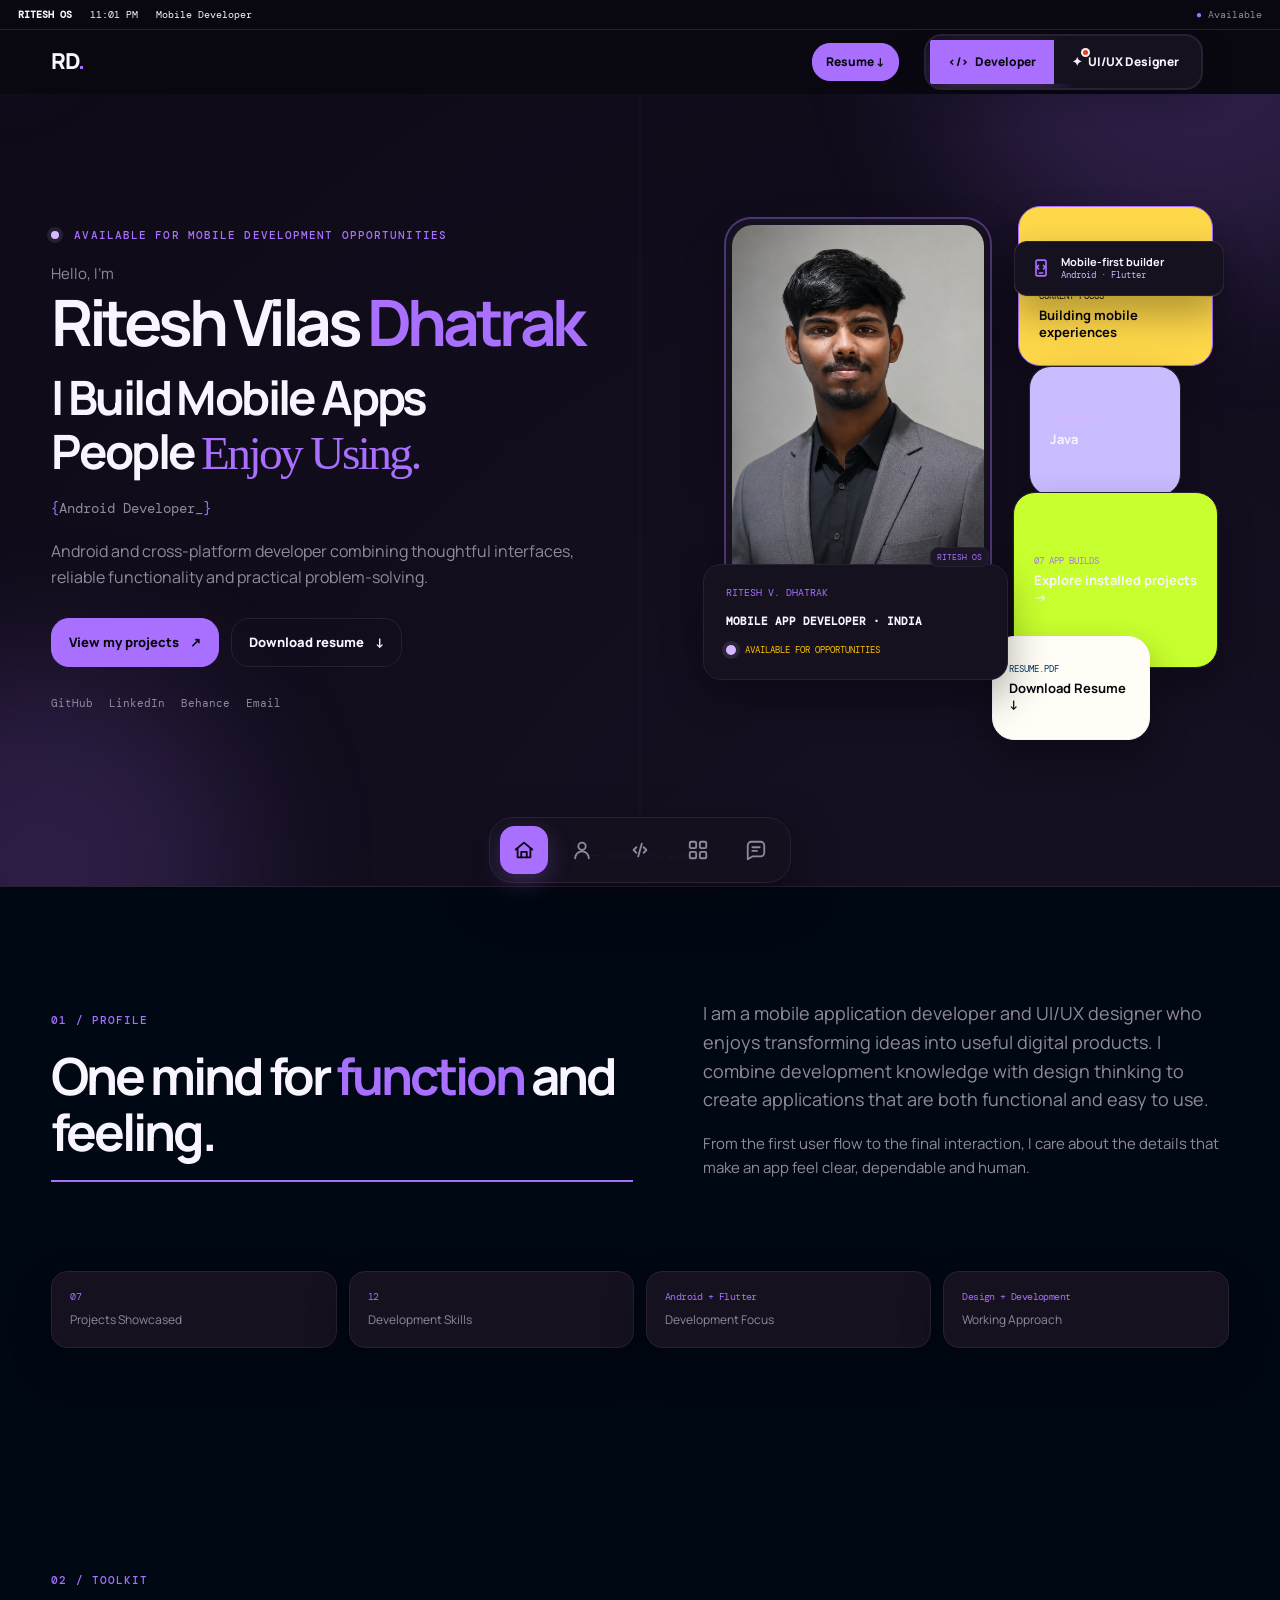
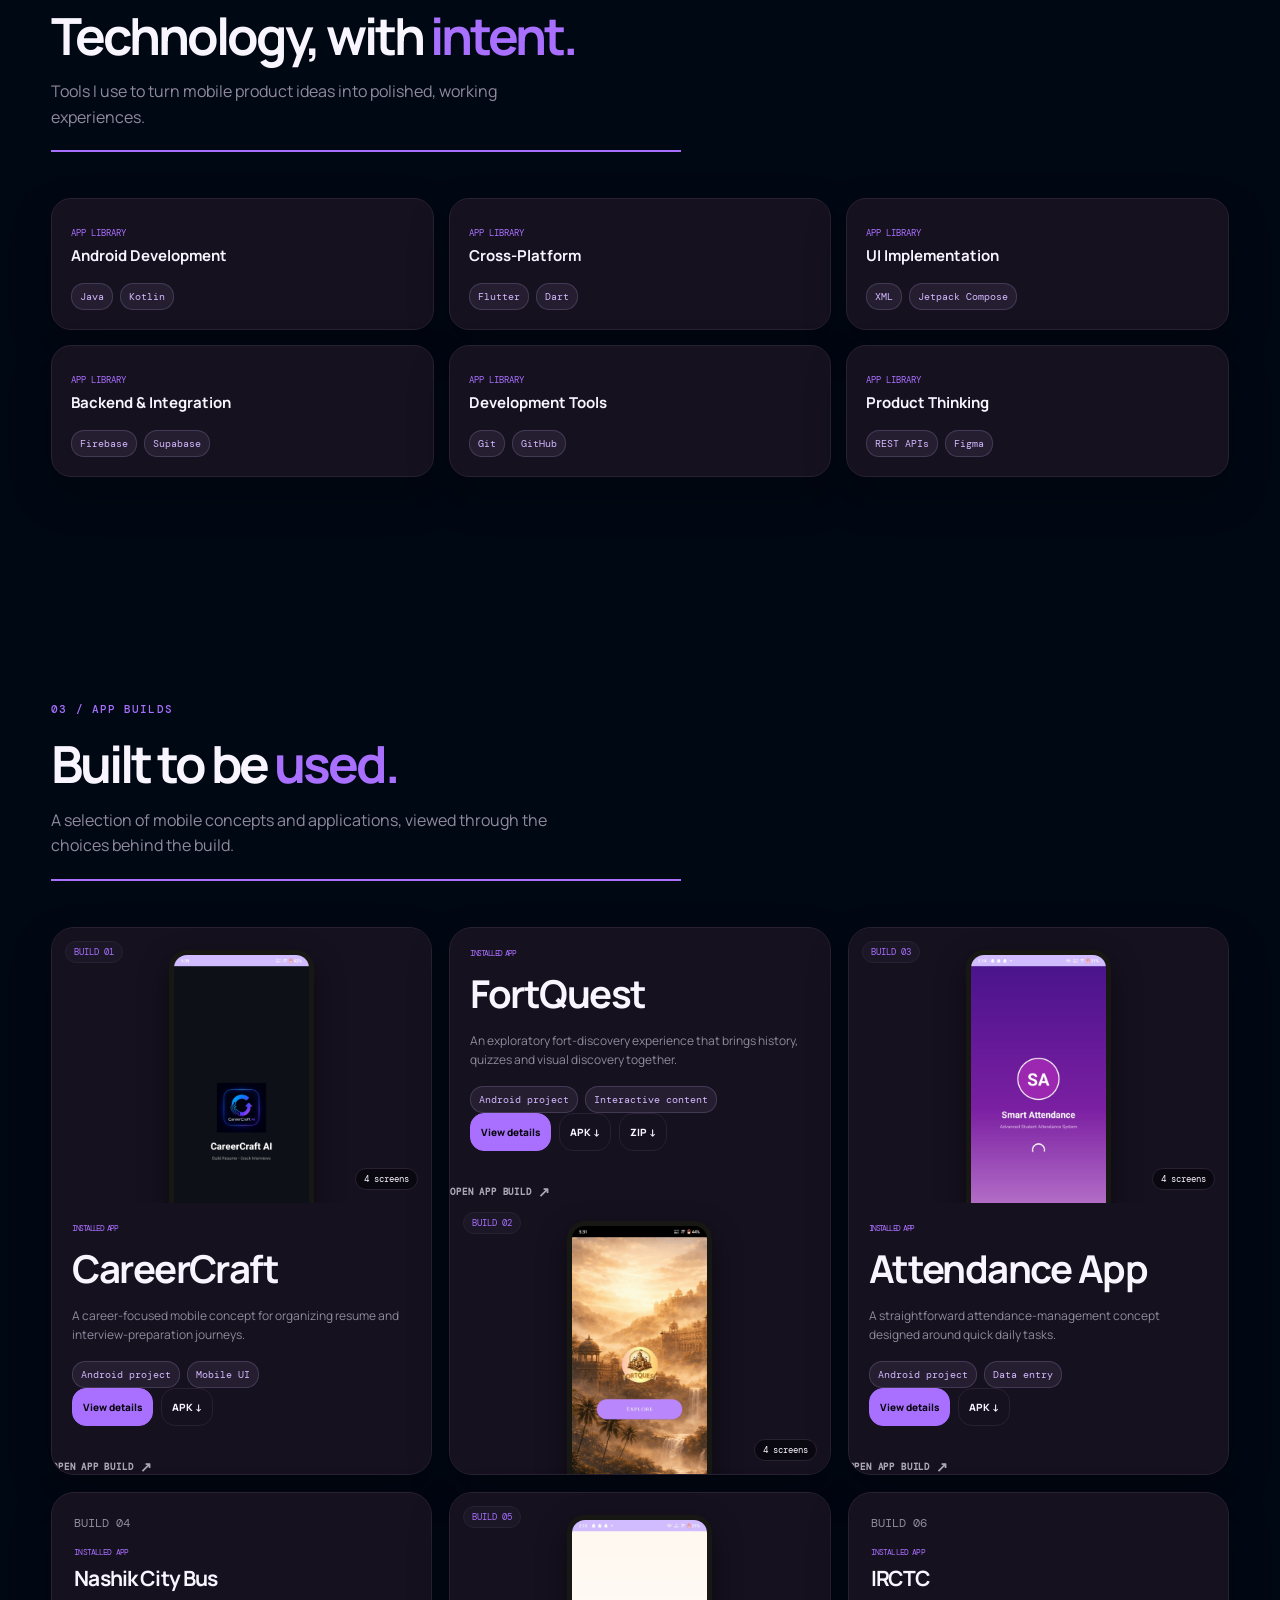
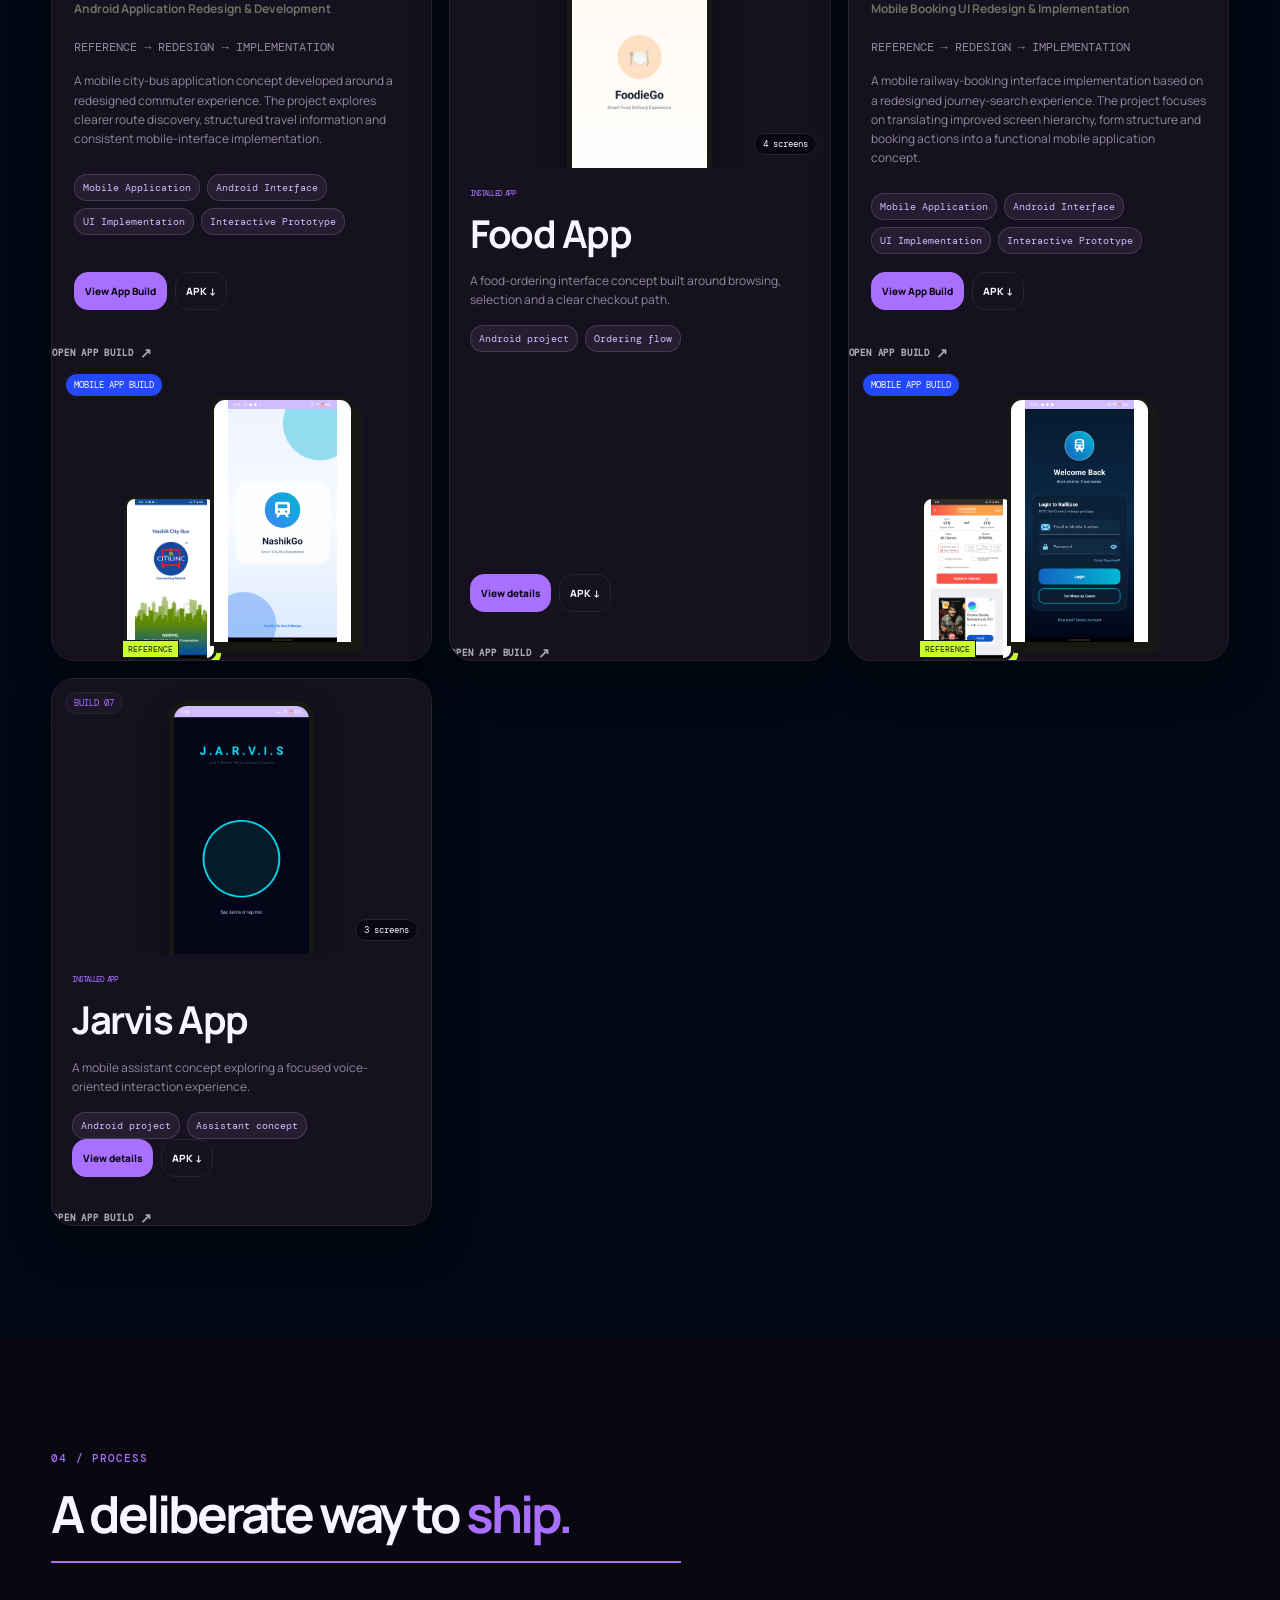
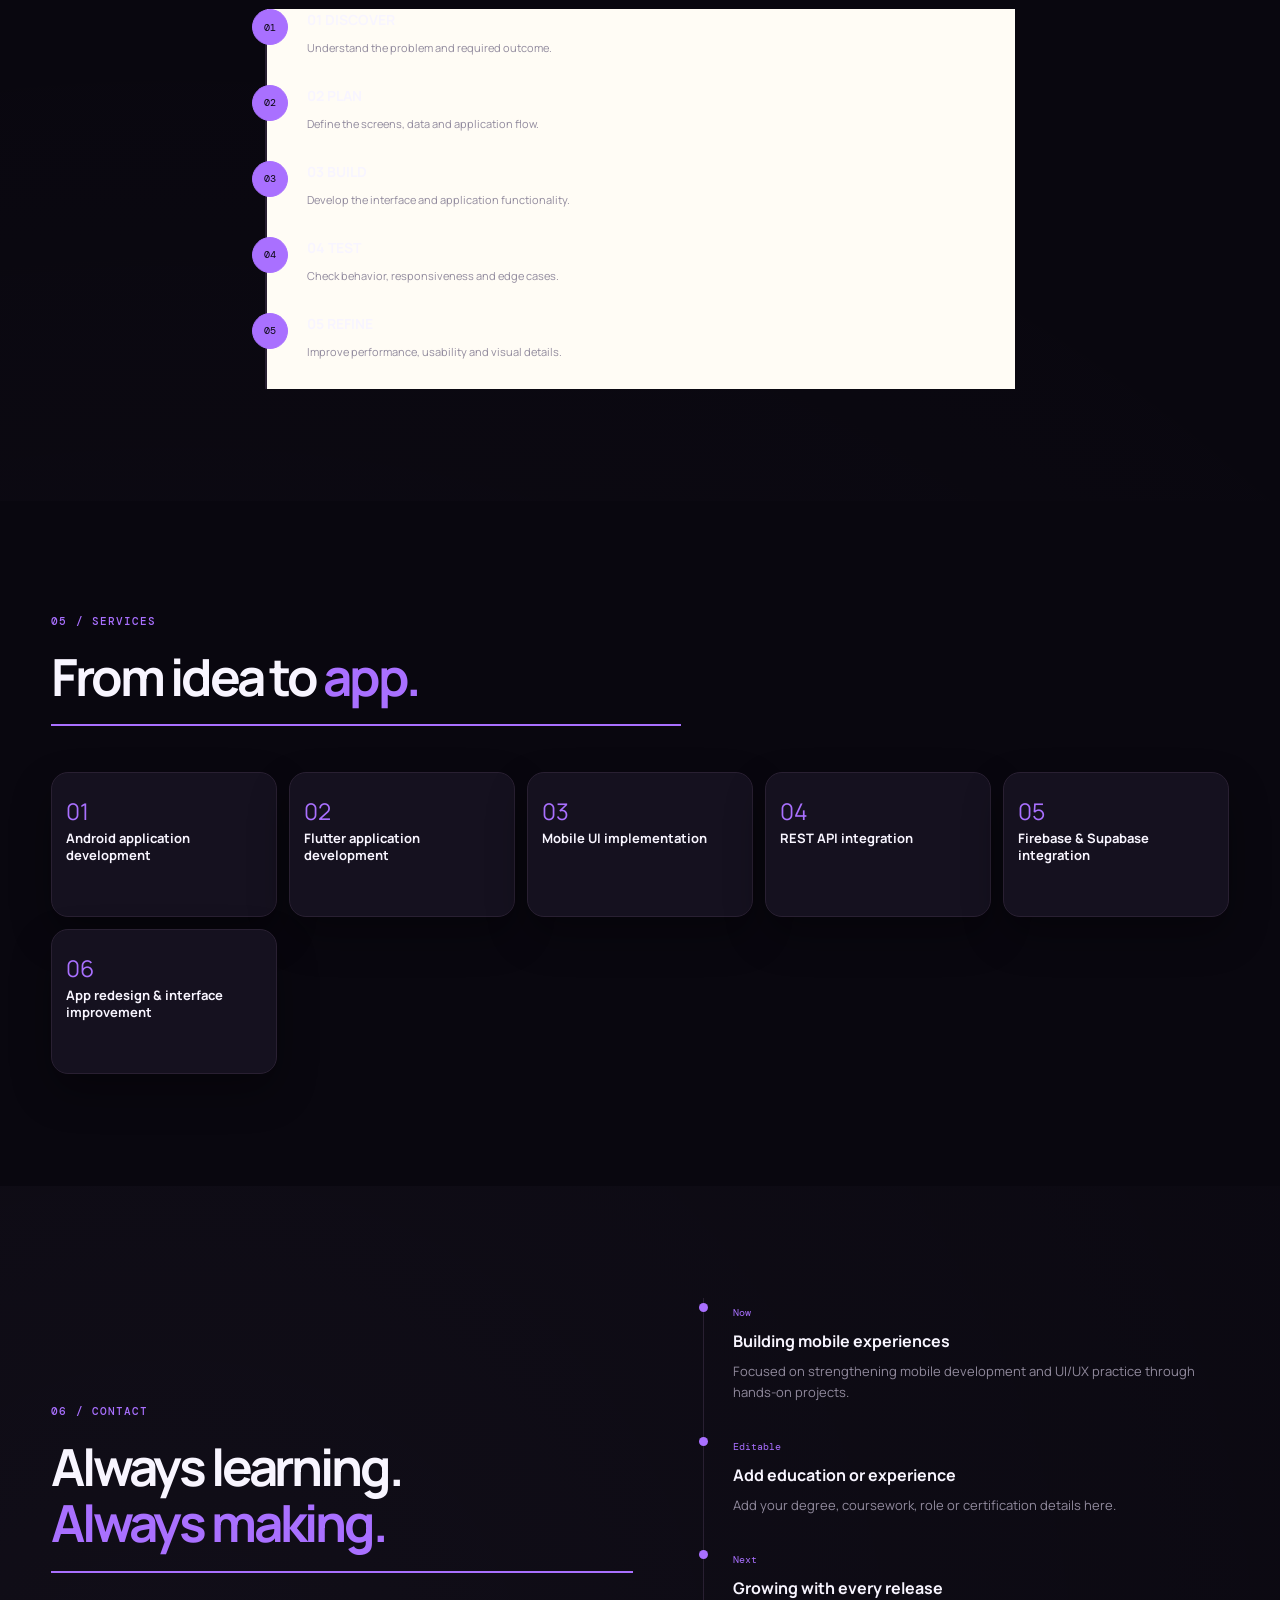
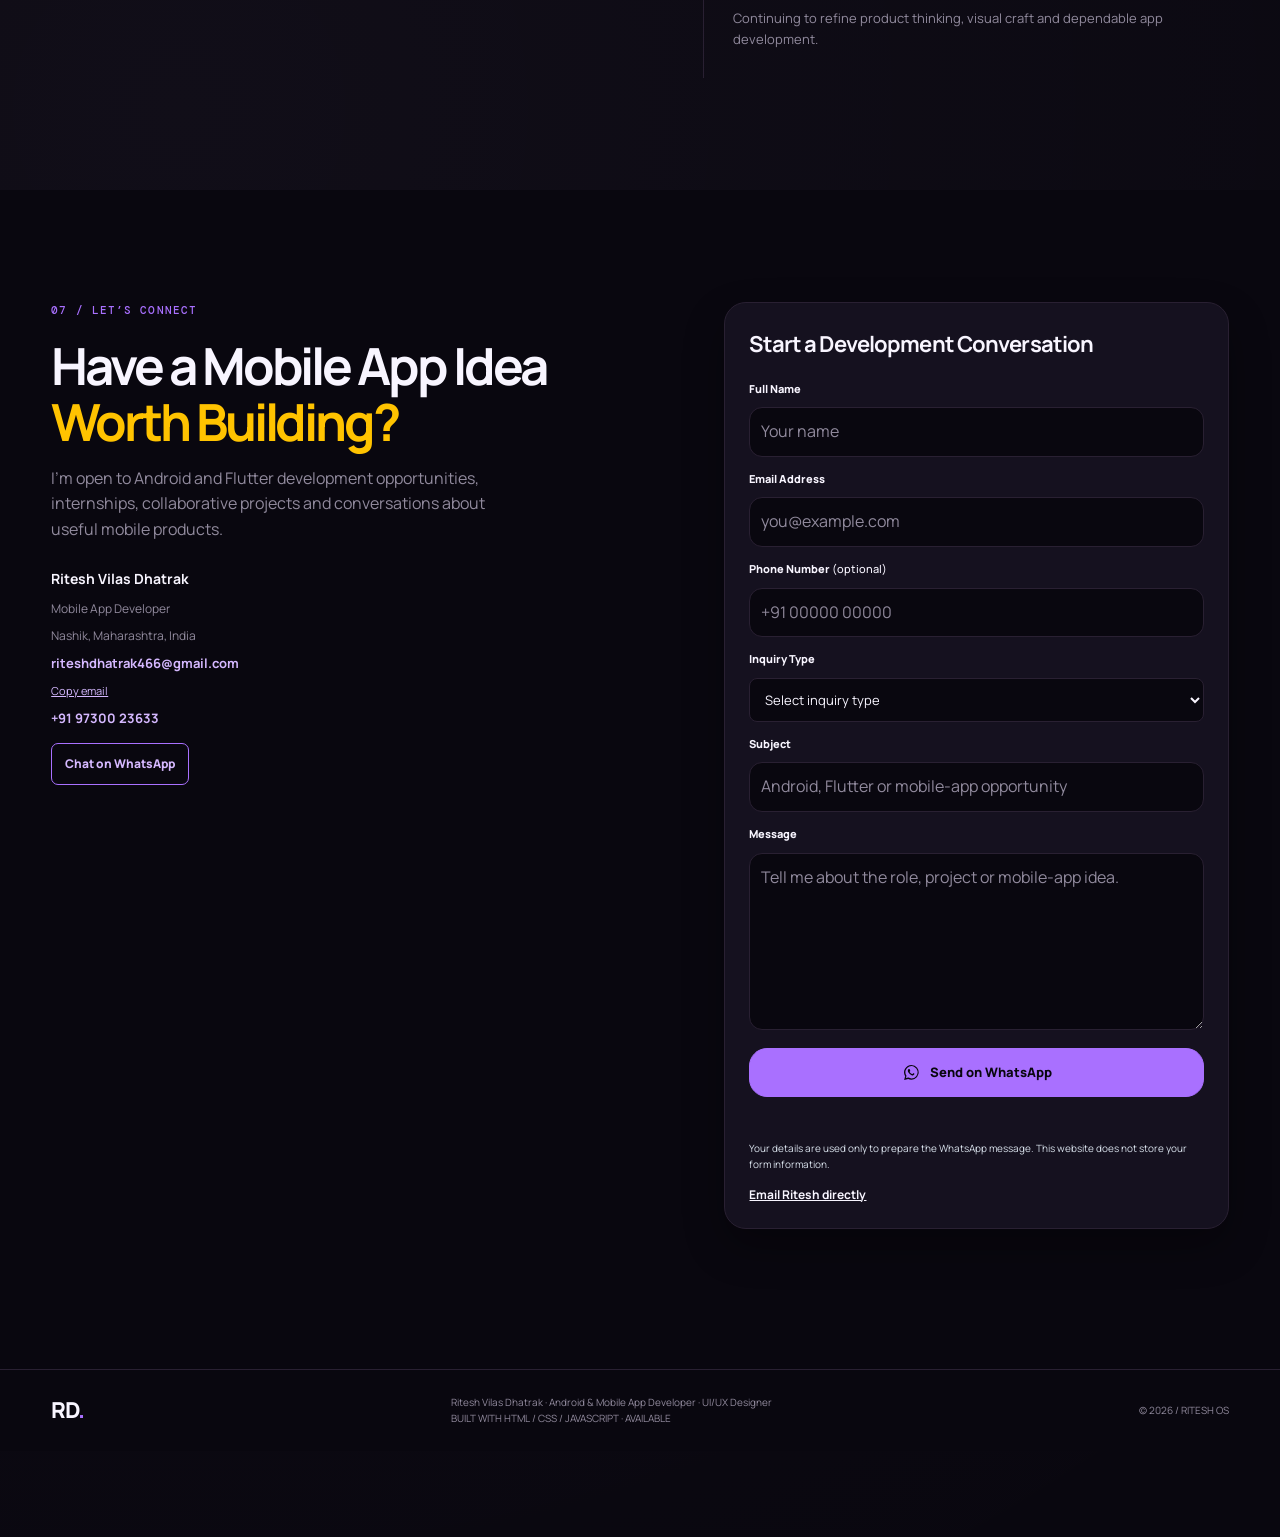
==== index.html @ 7b66fcb8 "Add files via upload" ====
<!doctype html>
<html lang="en">
<head>
  <meta charset="utf-8">
  <meta name="viewport" content="width=device-width, initial-scale=1">
  <meta name="description" content="Ritesh Vilas Dhatrak — Android & Mobile App Developer and UI/UX Designer.">
  <meta property="og:title" content="Ritesh Vilas Dhatrak | Mobile Developer & UI/UX Designer">
  <meta property="og:description" content="One professional who designs and develops thoughtful mobile experiences.">
  <meta property="og:image" content="./profile.png">
  <meta name="theme-color" content="#070b14">
  <title>Ritesh Vilas Dhatrak | Mobile Developer & UI/UX Designer</title>
  <link rel="preconnect" href="https://fonts.googleapis.com">
  <link rel="preconnect" href="https://fonts.gstatic.com" crossorigin>
  <link rel="preload" as="image" href="./uiuxprofile.png">
  <link href="https://fonts.googleapis.com/css2?family=DM+Mono:wght@400;500&family=Manrope:wght@400;500;600;700;800&display=swap" rel="stylesheet">
  <link rel="icon" href="data:image/svg+xml,%3Csvg xmlns='http://www.w3.org/2000/svg' viewBox='0 0 64 64'%3E%3Crect width='64' height='64' rx='16' fill='%2300d9ff'/%3E%3Ctext x='32' y='42' text-anchor='middle' font-family='Arial' font-size='29' font-weight='bold' fill='%23070b14'%3ERD%3C/text%3E%3C/svg%3E">
  <link rel="stylesheet" href="./style.css">
  <link rel="stylesheet" href="./workshop.css">
  <link rel="stylesheet" href="./porcelain-palette.css">
  <link rel="stylesheet" href="./midnight-tangerine.css">
  <link rel="stylesheet" href="./midnight-solar.css">
  <link rel="stylesheet" href="./design-canvas.css">
  <link rel="stylesheet" href="./developer-lock.css">
  <link rel="stylesheet" href="./curated-chaos.css">
  <link rel="stylesheet" href="./developer-lock-2.css">
</head>
<body data-mode="developer">
  <div class="os-bar" aria-label="Ritesh OS status"><b>RITESH OS</b><span id="os-time">--:--</span><span>Mobile Developer</span><span class="os-ready">● Available</span></div>
  <div class="page-wipe" aria-hidden="true"></div>
  <div class="loader" id="loader" aria-label="Loading portfolio"><div class="loader-mark">RD</div><p>Developer <span>×</span> Designer</p><i></i></div>
  <div class="ambient ambient-one" aria-hidden="true"></div><div class="ambient ambient-two" aria-hidden="true"></div><div class="cursor-glow" aria-hidden="true"></div>
  <a class="skip-link" href="#main">Skip to content</a>

  <header class="site-header" id="top">
    <nav class="nav container" aria-label="Primary navigation">
      <a class="brand" href="#home" aria-label="Ritesh Dhatrak home">RD<span>.</span></a>
      <div class="portfolio-mode-switch mode-switch" role="group" aria-label="Choose portfolio mode">
        <span class="mode-liquid-slider" aria-hidden="true"><span class="liquid-highlight"></span><span class="liquid-bubble liquid-bubble--one"></span><span class="liquid-bubble liquid-bubble--two"></span></span>
        <button type="button" class="mode-btn mode-option mode-option--developer active" data-mode-target="developer" aria-label="Developer Mode" aria-pressed="true"><span class="mode-icon" aria-hidden="true">&lt;/&gt;</span><span class="mode-option-label mode-label-full">Developer</span><span class="mode-option-label mode-label-short">Dev</span></button>
        <button type="button" class="mode-btn mode-option mode-option--uiux" data-mode-target="designer" aria-label="UI/UX Designer Mode" aria-pressed="false"><span class="mode-icon uiux-sparkle" aria-hidden="true">✦</span><span class="mode-option-label mode-label-full">UI/UX Designer</span><span class="mode-option-label mode-label-short">UI/UX</span></button>
        <p class="sr-only mode-status" role="status" aria-live="polite"></p>
      </div>
      <button class="menu-toggle" type="button" aria-expanded="false" aria-controls="nav-menu"><span></span><span></span><span></span><span class="sr-only">Open menu</span></button>
      <div class="nav-menu" id="nav-menu">
        <div class="nav-context" aria-hidden="true">CURRENT SECTION</div><div class="nav-links"><a href="#home">Home</a><a href="#about">About</a><a href="#skills">Skills</a><a href="#projects">Projects</a><a href="#process">Process</a><a href="#contact">Contact</a></div>
        <div class="mode-switch old-mode-switch" aria-hidden="true">
          <span class="switch-indicator" aria-hidden="true"></span>
          <button type="button" class="mode-btn active" data-mode-target="developer" aria-pressed="true"><span aria-hidden="true">&lt;/&gt;</span> Dev</button>
          <button type="button" class="mode-btn" data-mode-target="designer" aria-pressed="false"><span aria-hidden="true">✦</span> UI/UX</button>
        </div>
        <a class="nav-resume resume-download-link" href="./Resume.pdf" download="Ritesh-Vilas-Dhatrak-Resume.pdf" data-no-card-click aria-label="Download Ritesh Vilas Dhatrak resume">Resume <span aria-hidden="true">↓</span></a>
      </div>
    </nav>
  </header>

  <main id="main">
    <section class="hero section" id="home">
      <div class="container hero-grid">
        <div class="hero-copy reveal">
          <p class="eyebrow"><span class="status-dot"></span> <span data-dev="AVAILABLE FOR MOBILE DEVELOPMENT OPPORTUNITIES" data-design="Available for opportunities">AVAILABLE FOR MOBILE DEVELOPMENT OPPORTUNITIES</span></p>
          <p class="greeting">Hello, I’m</p><h1>Ritesh Vilas <span>Dhatrak</span></h1>
          <h2 class="mode-headline" data-dev="I Build Mobile Apps<br>People <em>Enjoy Using.</em>" data-design="I Design Digital Experiences<br>That <em>Feel Effortless.</em>">I Build Mobile Apps<br>People <em>Enjoy Using.</em></h2>
          <p class="role-line"><span class="code-bracket">{</span><span id="role-text">Android Developer</span><span class="caret">_</span><span class="code-bracket">}</span></p>
          <p class="hero-description" data-dev="Android and cross-platform developer combining thoughtful interfaces, reliable functionality and practical problem-solving." data-design="UI/UX designer creating thoughtful mobile interfaces, clear user journeys and engaging digital products from early ideas to polished experiences.">Android and cross-platform developer combining thoughtful interfaces, reliable functionality and practical problem-solving.</p>
          <div class="hero-actions"><a href="#projects" class="button button-primary">View my projects <span>↗</span></a><a href="./Resume.pdf" class="button button-quiet resume-download-link" download="Ritesh-Vilas-Dhatrak-Resume.pdf" data-no-card-click aria-label="Download Ritesh Vilas Dhatrak resume">Download resume <span>↓</span></a><a href="#contact" class="button dev-contact">Contact me <span>→</span></a></div>
          <div class="social-row" aria-label="Social links"><a href="https://github.com/ritesh15666" target="_blank" rel="noreferrer">GitHub</a><a href="#contact">LinkedIn</a><a href="#contact">Behance</a><a href="mailto:riteshdhatrak466@gmail.com">Email</a></div>
        </div>
        <div class="hero-visual reveal" aria-label="Portrait of Ritesh Vilas Dhatrak">
          <div class="workshop-screen" aria-hidden="true"></div><div class="orbit orbit-one"></div><div class="orbit orbit-two"></div><div class="profile-wrap profile-visual-card"><img id="profile-image" src="./profile.png" data-dev-src="./profile.png" data-design-src="./uiuxprofile.png" width="682" height="682" alt="Ritesh Vilas Dhatrak – Mobile App Developer" fetchpriority="high"></div><div class="identity-sheet developer-identity-card"><span>RITESH V. DHATRAK</span><b>MOBILE APP DEVELOPER · INDIA</b><div class="availability-status"><span class="availability-dot" aria-hidden="true"></span><span>Available for opportunities</span></div><small class="identity-os-label" id="build-number">RITESH OS</small></div><div class="os-widget focus-widget"><small>CURRENT FOCUS</small><b>Building mobile experiences</b></div><div class="os-widget tech-widget technology-widget"><small>TECHNOLOGY</small><b id="tech-ticker">Android</b></div><a class="os-widget apps-widget projects-widget" href="#projects"><small>07 APP BUILDS</small><b>Explore installed projects →</b></a><a class="os-widget resume-widget resume-download-link" href="./Resume.pdf" download="Ritesh-Vilas-Dhatrak-Resume.pdf" data-no-card-click aria-label="Download Ritesh Vilas Dhatrak resume PDF"><small>RESUME.PDF</small><b>Download Resume ↓</b></a><div class="ux-layer ux-type">Feel<br><em>Effortless.</em></div><div class="ux-layer ux-note">Ideas → Interfaces</div><div class="ux-layer ux-swatches"><i></i><i></i><i></i></div><div class="ux-layer ux-sticker">UI / UX / MOBILE</div>
          <div class="float-card float-card-top builder-badge"><span class="float-icon" aria-hidden="true"><svg viewBox="0 0 24 24" width="20" height="20" fill="none" stroke="currentColor" stroke-width="2" stroke-linecap="round" stroke-linejoin="round"><rect x="6" y="2.5" width="12" height="19" rx="2"></rect><path d="M10 18h4"></path><path d="m9 9-2 2 2 2"></path><path d="m15 9 2 2-2 2"></path></svg></span><b data-dev="Mobile-first builder" data-design="Design-led thinker">Mobile-first builder</b><small data-dev="Android · Flutter" data-design="UI · UX">Android · Flutter</small></div>
          <div class="float-card float-card-bottom"><span class="signal"></span><b>Ideas to impact</b><small>Design × Development</small></div>
        </div>
      </div>
      <a class="scroll-cue" href="#about"><span></span> Scroll to explore</a>
    </section>

    <section class="section about" id="about"><div class="container two-col"><div class="section-intro reveal"><p class="eyebrow">01 / About me</p><h2>One mind for <em>function</em> and feeling.</h2></div><div class="about-copy reveal"><p>I am a mobile application developer and UI/UX designer who enjoys transforming ideas into useful digital products. I combine development knowledge with design thinking to create applications that are both functional and easy to use.</p><p>From the first user flow to the final interaction, I care about the details that make an app feel clear, dependable and human.</p></div></div><div class="container stats-grid reveal" id="stats-grid"><article><strong class="counter" data-stat="projects">00</strong><span data-stat-label="projects">Projects Showcased</span></article><article><strong class="counter" data-stat="skills">00</strong><span data-stat-label="skills">Development Skills</span></article><article><strong data-stat="focus">Android + Flutter</strong><span data-stat-label="focus">Development Focus</span></article><article><strong data-stat="approach">Design + Development</strong><span data-stat-label="approach">Working Approach</span></article></div></section>

    <section class="section skills-section" id="skills"><div class="container"><div class="section-heading reveal"><p class="eyebrow">02 / Toolkit</p><h2 data-dev="Technology, with <em>intent.</em>" data-design="Design, with <em>clarity.</em>">Technology, with <em>intent.</em></h2><p class="mode-section-copy" data-dev="Tools I use to turn mobile product ideas into polished, working experiences." data-design="Methods and tools I use to make each interaction understandable and intentional.">Tools I use to turn mobile product ideas into polished, working experiences.</p></div><div class="skills-grid" id="skills-grid"></div></div></section>

    <section class="section projects-section" id="projects"><div class="container"><div class="section-heading projects-heading reveal"><p class="eyebrow">03 / Selected work</p><h2 data-dev="Built to be <em>used.</em>" data-design="Designed around <em>people.</em>">Built to be <em>used.</em></h2><p class="mode-section-copy" data-dev="A selection of mobile concepts and applications, viewed through the choices behind the build." data-design="The same work, reframed as focused interface and journey design case studies.">A selection of mobile concepts and applications, viewed through the choices behind the build.</p></div><div class="project-grid" id="project-grid" aria-live="polite"></div></div></section>

    <section class="section process-section" id="process"><div class="container"><div class="section-heading reveal"><p class="eyebrow">04 / My approach</p><h2 data-dev="A deliberate way to <em>ship.</em>" data-design="A thoughtful way to <em>shape.</em>">A deliberate way to <em>ship.</em></h2></div><ol class="process-list" id="process-list"></ol></div></section>

    <section class="section services-section"><div class="container"><div class="section-heading reveal"><p class="eyebrow">05 / What I can help with</p><h2 data-dev="From idea to <em>app.</em>" data-design="From complexity to <em>clarity.</em>">From idea to <em>app.</em></h2></div><div class="services-grid" id="services-grid"></div></div></section>

    <section class="section timeline-section"><div class="container two-col"><div class="section-intro reveal"><p class="eyebrow">06 / Journey</p><h2>Always learning.<br><em>Always making.</em></h2></div><div class="timeline reveal"><article><span>Now</span><h3>Building mobile experiences</h3><p>Focused on strengthening mobile development and UI/UX practice through hands-on projects.</p></article><article><span>Editable</span><h3>Add education or experience</h3><p><!-- Replace with actual education name and dates --> Add your degree, coursework, role or certification details here.</p></article><article><span>Next</span><h3>Growing with every release</h3><p>Continuing to refine product thinking, visual craft and dependable app development.</p></article></div></div></section>

    <section class="section contact-section" id="contact"><div class="container contact-wrap"><div class="contact-copy reveal"><p class="eyebrow" id="contact-kicker">07 / LET’S CONNECT</p><h2 id="contact-headline">Have a Mobile App Idea<br><em>Worth Building?</em></h2><p id="contact-description">I’m open to Android and Flutter development opportunities, internships, collaborative projects and conversations about useful mobile products.</p><div class="contact-details"><strong>Ritesh Vilas Dhatrak</strong><span id="contact-role">Mobile App Developer</span><span>Nashik, Maharashtra, India</span><a href="mailto:riteshdhatrak466@gmail.com">riteshdhatrak466@gmail.com</a><button class="copy-email" type="button" data-email="riteshdhatrak466@gmail.com">Copy email</button><a href="tel:+919730023633">+91 97300 23633</a><a href="https://wa.me/919730023633?text=Hello%20Ritesh%2C%20I%20found%20your%20portfolio%20and%20would%20like%20to%20connect%20with%20you." target="_blank" rel="noopener noreferrer" class="whatsapp-contact-link" aria-label="Chat with Ritesh on WhatsApp">Chat on WhatsApp</a></div></div><form class="contact-form reveal" id="contact-form"><h3 id="contact-form-title">Start a Development Conversation</h3><label for="contact-name">Full Name</label><input id="contact-name" type="text" name="name" autocomplete="name" required placeholder="Your name"><label for="contact-email">Email Address</label><input id="contact-email" type="email" name="email" autocomplete="email" required placeholder="you@example.com"><label for="contact-phone">Phone Number <span class="optional-label">(optional)</span></label><input id="contact-phone" type="tel" name="phone" autocomplete="tel" placeholder="+91 00000 00000"><label for="contact-inquiry">Inquiry Type</label><select id="contact-inquiry" name="inquiryType" required><option value="">Select inquiry type</option><option value="Job Opportunity">Job Opportunity</option><option value="Internship Opportunity">Internship Opportunity</option><option value="Mobile App Development">Mobile App Development</option><option value="UI/UX Design">UI/UX Design</option><option value="Freelance Project">Freelance Project</option><option value="Collaboration">Collaboration</option><option value="Other">Other</option></select><label for="contact-subject">Subject</label><input id="contact-subject" type="text" name="subject" required placeholder="Android, Flutter or mobile-app opportunity"><label for="contact-message">Message</label><textarea id="contact-message" name="message" rows="6" required placeholder="Tell me about the role, project or mobile-app idea."></textarea><button class="button button-primary whatsapp-submit" type="submit"><svg viewBox="0 0 32 32" aria-hidden="true" focusable="false"><path d="M16 3.2a12.5 12.5 0 0 0-10.7 19L3.6 28.8l6.8-1.7A12.5 12.5 0 1 0 16 3.2Zm0 22.7c-1.8 0-3.6-.5-5.1-1.4l-.4-.2-4 1 1.1-3.8-.3-.4A10.3 10.3 0 1 1 16 25.9Zm5.6-7.7c-.3-.1-1.9-.9-2.2-1s-.5-.1-.7.2-.8 1-.9 1.2-.3.2-.6.1a8.4 8.4 0 0 1-2.5-1.5 9.4 9.4 0 0 1-1.7-2.2c-.2-.3 0-.4.1-.6l.5-.5c.2-.2.2-.3.3-.5.1-.2 0-.4 0-.5l-1-2.3c-.2-.5-.5-.4-.7-.4h-.6c-.2 0-.5.1-.8.4s-1 1-1 2.5 1 2.9 1.2 3.1a11.7 11.7 0 0 0 4.5 4.1c.6.3 1 .5 1.4.6.6.2 1.1.2 1.5.1.5-.1 1.9-.8 2.1-1.5.3-.7.3-1.4.2-1.5-.1-.1-.3-.2-.6-.3Z" fill="currentColor"/></svg><span class="submit-label">Send on WhatsApp</span></button><p class="form-status" role="status" aria-live="polite"></p><p class="form-note">Your details are used only to prepare the WhatsApp message. This website does not store your form information.</p><a class="direct-email-fallback" href="mailto:riteshdhatrak466@gmail.com">Email Ritesh directly</a></form></div></section>
  </main>
  <nav class="os-dock developer-dock" aria-label="Developer portfolio navigation"><a href="#home" class="dock-item" data-section="home" aria-label="Go to Home section"><svg viewBox="0 0 24 24" width="22" height="22" fill="none" stroke="currentColor" stroke-width="2" stroke-linecap="round" stroke-linejoin="round" aria-hidden="true"><path d="M3 11.5 12 4l9 7.5"></path><path d="M5 10.5V20h14v-9.5"></path><path d="M9 20v-6h6v6"></path></svg><span class="dock-tooltip">Home</span></a><a href="#about" class="dock-item" data-section="about" aria-label="Go to About Me section"><svg viewBox="0 0 24 24" width="22" height="22" fill="none" stroke="currentColor" stroke-width="2" stroke-linecap="round" stroke-linejoin="round" aria-hidden="true"><circle cx="12" cy="8" r="4"></circle><path d="M4.5 21a7.5 7.5 0 0 1 15 0"></path></svg><span class="dock-tooltip">About</span></a><a href="#skills" class="dock-item" data-section="skills" aria-label="Go to Skills section"><svg viewBox="0 0 24 24" width="22" height="22" fill="none" stroke="currentColor" stroke-width="2" stroke-linecap="round" stroke-linejoin="round" aria-hidden="true"><path d="m8 9-3 3 3 3"></path><path d="m16 9 3 3-3 3"></path><path d="m14 5-4 14"></path></svg><span class="dock-tooltip">Skills</span></a><a href="#projects" class="dock-item" data-section="projects" aria-label="Go to Projects section"><svg viewBox="0 0 24 24" width="22" height="22" fill="none" stroke="currentColor" stroke-width="2" stroke-linecap="round" stroke-linejoin="round" aria-hidden="true"><rect x="3" y="3" width="7" height="7" rx="1.5"></rect><rect x="14" y="3" width="7" height="7" rx="1.5"></rect><rect x="3" y="14" width="7" height="7" rx="1.5"></rect><rect x="14" y="14" width="7" height="7" rx="1.5"></rect></svg><span class="dock-tooltip">Projects</span></a><a href="#contact" class="dock-item" data-section="contact" aria-label="Go to Contact section"><svg viewBox="0 0 24 24" width="22" height="22" fill="none" stroke="currentColor" stroke-width="2" stroke-linecap="round" stroke-linejoin="round" aria-hidden="true"><path d="M21 15a4 4 0 0 1-4 4H8l-5 3V7a4 4 0 0 1 4-4h10a4 4 0 0 1 4 4z"></path><path d="M8 9h8"></path><path d="M8 13h5"></path></svg><span class="dock-tooltip">Contact</span></a></nav>
  <footer><div class="container footer-row"><a class="brand" href="#home">RD<span>.</span></a><p>Ritesh Vilas Dhatrak · Android & Mobile App Developer · UI/UX Designer <span class="dev-footer-only"><br>BUILT WITH HTML / CSS / JAVASCRIPT · AVAILABLE</span></p><p>© <span id="year"></span> <span class="dev-footer-only">/ RITESH OS</span></p></div></footer>
  <button class="back-top" type="button" aria-label="Back to top">↑</button><div class="toast" id="toast" role="status" aria-live="polite"></div>

  <dialog class="project-modal" id="project-modal" aria-labelledby="modal-title"><div class="modal-shell"><button class="modal-close" type="button" aria-label="Close project details">×</button><div class="modal-gallery"><div class="gallery-stage"><img id="modal-image" src="" alt=""><button class="gallery-control prev" type="button" aria-label="Previous screenshot">←</button><button class="gallery-control next" type="button" aria-label="Next screenshot">→</button><span class="image-count" id="image-count"></span></div><div class="thumbs" id="modal-thumbs" aria-label="Screenshot navigation"></div></div><div class="modal-content"><p class="eyebrow" id="modal-kind"></p><h2 id="modal-title"></h2><p id="modal-overview"></p><h3 id="modal-list-title">Core features</h3><ul id="modal-list"></ul><div class="tag-list" id="modal-tags"></div><div class="modal-actions" id="modal-actions"></div></div></div></dialog>
  <dialog class="image-lightbox" id="image-lightbox" aria-labelledby="lightbox-caption"><button class="lightbox-close" type="button" aria-label="Close enlarged screenshot">×</button><img id="lightbox-image" src="" alt=""><p id="lightbox-caption"></p></dialog>
  <script src="./script.js"></script>
</body></html>
---- style.css ----
:root{--bg:#070b14;--surface:#0d1424;--surface-2:#121c30;--text:#f8fafc;--muted:#94a3b8;--primary:#00d9ff;--secondary:#5b6cff;--accent:#8b5cf6;--line:rgba(148,163,184,.16);--shadow:0 26px 80px rgba(0,0,0,.32);--font:'Manrope',Arial,sans-serif;--mono:'DM Mono',monospace}



*{box-sizing:border-box}



html{scroll-behavior:smooth}



body{margin:0;background:var(--bg);color:var(--text);font-family:var(--font);line-height:1.6;overflow-x:hidden;transition:background .8s,color .7s}



body[data-mode=designer]{--bg:#fff9f5;--surface:#fff;--surface-2:#fff3ed;--text:#17111c;--muted:#6b6470;--primary:#7c3aed;--secondary:#ec4899;--accent:#f97316;--line:rgba(73,42,85,.15);--shadow:0 26px 80px rgba(87,42,65,.14)}



a{color:inherit;text-decoration:none}



button,input,textarea{font:inherit}



button{cursor:pointer}



.container{width:min(1160px,calc(100% - 40px));margin:auto}



.sr-only{position:absolute;width:1px;height:1px;padding:0;margin:-1px;overflow:hidden;clip:rect(0,0,0,0);white-space:nowrap;border:0}



.skip-link{position:fixed;z-index:100;top:-60px;left:16px;background:var(--primary);color:#06111b;padding:10px 15px;border-radius:8px}



.skip-link:focus{top:16px}



.loader{position:fixed;inset:0;z-index:1000;background:#070b14;display:grid;place-content:center;text-align:center;gap:13px;transition:opacity .5s,visibility .5s}



.loader.done{opacity:0;visibility:hidden}



.loader-mark{width:76px;height:76px;display:grid;place-items:center;margin:auto;border:1px solid #00d9ff;border-radius:22px;color:#00d9ff;font-weight:800;font-size:25px;box-shadow:0 0 35px #00d9ff55}



.loader p{font-family:var(--mono);margin:0;color:#dce8f6;font-size:13px}



.loader p span{color:#00d9ff}



.loader i{width:160px;height:2px;margin:auto;background:linear-gradient(90deg,transparent,#00d9ff,transparent);animation:loader 1.25s ease-in-out infinite}



@keyframes loader{from{transform:scaleX(.2);opacity:.2}



50%{transform:scaleX(1);opacity:1}



to{transform:scaleX(.2);opacity:.2}



}



.ambient{position:fixed;z-index:-1;border-radius:50%;filter:blur(75px);opacity:.18;pointer-events:none;animation:drift 13s ease-in-out infinite}



.ambient-one{width:42vw;height:42vw;background:var(--primary);top:-20vw;right:-15vw}



.ambient-two{width:32vw;height:32vw;background:var(--accent);bottom:-13vw;left:-13vw;animation-delay:-6s}



.cursor-glow{position:fixed;pointer-events:none;z-index:-1;width:320px;height:320px;border-radius:50%;background:radial-gradient(circle,var(--primary),transparent 65%);opacity:.06;transform:translate(-50%,-50%)}



@keyframes drift{50%{transform:translate(5vw,7vw) scale(1.1)}



}



.site-header{position:sticky;z-index:30;top:0;border-bottom:1px solid transparent;transition:.3s}



.site-header.scrolled{background:color-mix(in srgb,var(--bg) 84%,transparent);backdrop-filter:blur(18px);border-color:var(--line)}



.nav{min-height:78px;display:flex;align-items:center;justify-content:space-between;gap:25px}



.brand{font-size:22px;font-weight:800;letter-spacing:-1.5px}



.brand span{color:var(--primary)}



.nav-menu{display:flex;align-items:center;gap:22px}



.nav-links{display:flex;gap:20px}



.nav-links a{font-size:13px;font-weight:700;color:var(--muted);position:relative}



.nav-links a:after{content:'';position:absolute;bottom:-7px;left:0;width:0;height:2px;background:var(--primary);transition:.25s}



.nav-links a:hover,.nav-links a.active{color:var(--text)}



.nav-links a.active:after{width:100%}



.mode-switch{display:flex;position:relative;isolation:isolate;background:var(--surface);border:1px solid var(--line);padding:3px;border-radius:999px}



.switch-indicator{position:absolute;z-index:-1;inset:3px auto 3px 3px;width:calc(50% - 3px);border-radius:999px;background:linear-gradient(120deg,var(--primary),var(--secondary));transition:transform .5s cubic-bezier(.2,.8,.2,1)}



body[data-mode=designer] .switch-indicator{transform:translateX(100%)}



.mode-btn{color:var(--muted);border:0;background:transparent;padding:7px 10px;min-height:34px;font-size:11px;font-weight:800}



.mode-btn.active{color:#06111b}



.nav-resume{font-size:12px;font-weight:800;color:var(--text);border:1px solid var(--line);padding:8px 12px;border-radius:9px}



.nav-resume:hover{border-color:var(--primary);color:var(--primary)}



.menu-toggle{display:none}



.section{padding:112px 0;position:relative}



.hero{min-height:calc(100svh - 78px);display:grid;align-items:center;padding:70px 0}



.hero-grid,.two-col{display:grid;grid-template-columns:1.05fr .95fr;gap:70px;align-items:center}



.eyebrow{font-family:var(--mono);font-size:11px;letter-spacing:.1em;text-transform:uppercase;color:var(--primary);margin:0 0 17px;font-weight:500}



.status-dot{display:inline-block;background:#36d399;width:8px;height:8px;border-radius:50%;margin-right:7px;box-shadow:0 0 0 4px #36d39925}



.greeting{font-size:15px;color:var(--muted);margin:0 0 3px}



h1,h2,h3,p{margin-top:0}



h1{font-size:clamp(42px,5vw,72px);line-height:1.04;letter-spacing:-.07em;margin-bottom:14px}



h1 span{color:var(--primary)}



.mode-headline{font-size:clamp(25px,3vw,42px);line-height:1.15;letter-spacing:-.055em;max-width:570px;margin:0 0 16px}



.mode-headline em,.section-heading em,.section-intro em,.contact-copy em{font-style:normal;color:var(--primary)}



.role-line{font-family:var(--mono);color:var(--muted);font-size:14px;margin-bottom:20px}



.code-bracket,.caret{color:var(--primary)}



.caret{animation:blink .8s steps(1) infinite}



@keyframes blink{50%{opacity:0}



}



.hero-description{font-size:16px;color:var(--muted);max-width:565px;margin-bottom:28px}



.hero-actions{display:flex;flex-wrap:wrap;gap:12px}



.button{border:1px solid transparent;border-radius:10px;display:inline-flex;align-items:center;gap:11px;padding:13px 17px;min-height:48px;font-size:13px;font-weight:800;transition:transform .25s,box-shadow .25s,border-color .25s}



.button:hover{transform:translateY(-3px);box-shadow:0 10px 27px color-mix(in srgb,var(--primary) 24%,transparent)}



.button:active{transform:translateY(0)}



.button-primary{background:linear-gradient(120deg,var(--primary),var(--secondary));color:#06111b}



.button-quiet{border-color:var(--line);color:var(--text);background:var(--surface)}



.social-row{display:flex;gap:16px;margin-top:28px}



.social-row a{font-family:var(--mono);font-size:11px;color:var(--muted)}



.social-row a:hover{color:var(--primary)}



.hero-visual{position:relative;min-height:500px;display:grid;place-items:center}



.profile-wrap{height:min(33vw,410px);width:min(33vw,410px);min-width:285px;min-height:285px;border-radius:48% 52% 44% 56% / 45% 44% 56% 55%;background:linear-gradient(145deg,var(--primary),var(--accent));padding:7px;box-shadow:0 0 0 16px color-mix(in srgb,var(--primary) 8%,transparent),var(--shadow);animation:float 6s ease-in-out infinite}



.profile-wrap img{width:100%;height:100%;object-fit:cover;object-position:center top;border-radius:inherit;display:block;background:var(--surface)}



@keyframes float{50%{transform:translateY(-13px) rotate(1deg)}



}



.orbit{position:absolute;border:1px dashed color-mix(in srgb,var(--primary) 50%,transparent);border-radius:50%;opacity:.55}



.orbit-one{width:min(42vw,505px);height:min(42vw,505px);animation:spin 25s linear infinite}



.orbit-two{width:min(49vw,585px);height:min(49vw,585px);border-color:color-mix(in srgb,var(--accent) 50%,transparent);animation:spin 32s linear infinite reverse}



@keyframes spin{to{transform:rotate(360deg)}



}



.float-card{position:absolute;padding:12px 14px;min-width:150px;border:1px solid var(--line);background:color-mix(in srgb,var(--surface) 84%,transparent);backdrop-filter:blur(13px);border-radius:13px;box-shadow:var(--shadow);display:grid;grid-template-columns:24px 1fr;column-gap:8px;animation:float 5s ease-in-out infinite}



.float-card b{font-size:11px}



.float-card small{grid-column:2;color:var(--muted);font-family:var(--mono);font-size:9px}



.float-icon{color:var(--primary);font-size:18px;grid-row:span 2}



.float-card-top{top:15%;right:-3%}



.float-card-bottom{bottom:13%;left:-5%;animation-delay:-2s}



.signal{width:11px;height:11px;background:var(--accent);border-radius:50%;margin-top:3px}



.scroll-cue{position:absolute;bottom:24px;left:50%;transform:translateX(-50%);font:10px var(--mono);color:var(--muted);display:flex;align-items:center;gap:8px}



.scroll-cue span{width:27px;height:1px;background:var(--primary)}



.section-heading{max-width:630px;margin-bottom:46px}



.section-heading h2,.section-intro h2,.contact-copy h2{font-size:clamp(32px,4vw,52px);line-height:1.1;letter-spacing:-.06em;margin-bottom:16px}



.mode-section-copy{color:var(--muted);max-width:520px}



.about{border-top:1px solid var(--line)}



.about-copy{font-size:18px;color:var(--muted)}



.about-copy p:last-child{font-size:15px}



.stats-grid{display:grid;grid-template-columns:repeat(4,1fr);border:1px solid var(--line);border-radius:15px;overflow:hidden;margin-top:76px;background:var(--surface)}



.stats-grid article{padding:25px;border-right:1px solid var(--line)}



.stats-grid article:last-child{border:0}



.stats-grid strong{display:block;font-size:30px;letter-spacing:-.06em;color:var(--primary);line-height:1.2}



.stats-grid span{font-size:12px;color:var(--muted)}



.stats-grid small{font-family:var(--mono);font-size:9px}



.skills-section{background:color-mix(in srgb,var(--surface) 58%,transparent)}



.skills-grid{display:grid;grid-template-columns:repeat(3,1fr);gap:15px}



.skill-card{border:1px solid var(--line);background:var(--surface);padding:25px;border-radius:14px;transition:.3s}



.skill-card:hover{transform:translateY(-5px);border-color:color-mix(in srgb,var(--primary) 60%,var(--line))}



.skill-card h3{font-size:15px;margin-bottom:15px}



.tag-list{display:flex;flex-wrap:wrap;gap:7px}



.tag{border:1px solid var(--line);color:var(--muted);font:10px var(--mono);padding:6px 8px;border-radius:5px}



.project-grid{display:grid;grid-template-columns:repeat(3,1fr);gap:22px}



.project-card{min-width:0;position:relative;display:flex;flex-direction:column;border:1px solid var(--line);background:color-mix(in srgb,var(--surface) 91%,transparent);border-radius:17px;overflow:hidden;transition:transform .35s,border-color .35s,box-shadow .35s}



.project-card:hover{transform:translateY(-7px);border-color:color-mix(in srgb,var(--primary) 60%,var(--line));box-shadow:var(--shadow)}



.project-shot{height:260px;position:relative;overflow:hidden;display:flex;justify-content:center;padding-top:22px;background:radial-gradient(circle at 50% 25%,color-mix(in srgb,var(--primary) 31%,transparent),transparent 54%),var(--surface-2)}



.project-shot:after{content:'';position:absolute;inset:0;background:linear-gradient(120deg,transparent 30%,#fff2 47%,transparent 60%);transform:translateX(-120%);transition:transform .7s}



.project-card:hover .project-shot:after{transform:translateX(120%)}



.phone-frame{width:130px;height:250px;background:#101010;border:5px solid #172034;border-radius:20px 20px 0 0;box-shadow:0 12px 30px #0007;overflow:hidden}



.phone-frame img{width:100%;height:100%;object-fit:cover;object-position:top}



.project-badge{position:absolute;top:13px;left:13px;z-index:1;background:var(--bg);color:var(--primary);border:1px solid var(--line);padding:4px 8px;border-radius:5px;font:9px var(--mono)}



.shot-count{position:absolute;z-index:1;right:13px;bottom:13px;background:#06111bcc;color:#fff;padding:4px 8px;border-radius:5px;font:9px var(--mono)}



.project-body{padding:20px;display:flex;flex-direction:column;flex:1}



.project-body h3{font-size:19px;letter-spacing:-.04em;margin-bottom:7px}



.project-body p{font-size:12px;color:var(--muted);margin-bottom:16px}



.project-actions{display:flex;gap:8px;margin-top:auto}



.project-actions .button{padding:9px 10px;min-height:38px;font-size:10px}



.project-actions .button-quiet{background:transparent}



.process-section{overflow:hidden}



.process-list{list-style:none;margin:0;padding:0;counter-reset:steps;display:grid;grid-template-columns:repeat(5,1fr);gap:0}



.process-list li{position:relative;padding:48px 13px 0;counter-increment:steps;border-top:1px solid var(--line);min-height:154px}



.process-list li:before{content:'0' counter(steps);position:absolute;top:-17px;width:34px;height:34px;display:grid;place-items:center;background:var(--bg);border:1px solid var(--primary);border-radius:50%;font:10px var(--mono);color:var(--primary)}



.process-list b{display:block;font-size:14px;margin-bottom:8px}



.process-list p{font-size:11px;color:var(--muted);margin:0}



.services-grid{display:grid;grid-template-columns:repeat(5,1fr);gap:12px}



.service-card{padding:20px 14px;border:1px solid var(--line);border-radius:12px;background:var(--surface);min-height:145px}



.service-icon{font-size:23px;color:var(--primary);display:block;margin-bottom:16px}



.service-card h3{font-size:13px;line-height:1.35;margin:0}



.timeline{border-left:1px solid var(--line);padding-left:29px}



.timeline article{position:relative;padding-bottom:29px}



.timeline article:before{content:'';position:absolute;width:9px;height:9px;background:var(--primary);border-radius:50%;left:-34px;top:5px}



.timeline span{font:10px var(--mono);color:var(--primary)}



.timeline h3{margin:6px 0;font-size:16px}



.timeline p{color:var(--muted);font-size:13px;margin:0}



.contact-section{background:var(--surface)}



.contact-wrap{display:grid;grid-template-columns:1fr .85fr;gap:80px}



.contact-copy>p:not(.eyebrow){color:var(--muted);max-width:480px}



.contact-details{margin-top:26px;display:grid;gap:8px}



.contact-details a{font-size:13px;font-weight:700}



.contact-details a:first-child{color:var(--primary);font-size:17px}



.contact-details span{font-size:12px;color:var(--muted)}



.copy-email{width:max-content;background:transparent;color:var(--muted);border:0;padding:0;font-size:11px;text-decoration:underline}



.contact-form{display:grid;gap:13px}



.contact-form label{font-size:11px;font-weight:800;color:var(--muted)}



input,textarea{width:100%;margin-top:5px;border:1px solid var(--line);background:var(--bg);color:var(--text);border-radius:8px;padding:11px;outline:0;resize:vertical;font-size:13px}



input:focus,textarea:focus{border-color:var(--primary);box-shadow:0 0 0 3px color-mix(in srgb,var(--primary) 14%,transparent)}



.form-note{font-size:10px;color:var(--muted);margin:0}

.form-honeypot{position:absolute!important;left:-9999px!important;width:1px!important;height:1px!important;opacity:0!important;pointer-events:none!important}

.contact-details strong{font-size:14px}

.contact-form h3{margin:0 0 4px;font-size:22px;letter-spacing:-.04em}

.contact-form label{display:block;margin-bottom:-8px}

.contact-form select{width:100%;margin-top:5px;border:1px solid var(--line);background:var(--bg);color:var(--text);border-radius:8px;padding:11px;outline:0;font-size:13px}

.contact-form select:focus{border-color:var(--primary);box-shadow:0 0 0 3px color-mix(in srgb,var(--primary) 14%,transparent)}

.contact-form button[type=submit]{justify-content:center;margin-top:5px}

.whatsapp-submit{display:inline-flex;align-items:center;gap:9px;min-height:46px}

.whatsapp-submit svg{width:19px;height:19px;flex:0 0 19px}

.whatsapp-contact-link{width:max-content;margin-top:7px;padding:10px 13px;border:1px solid var(--primary);border-radius:7px;font-size:12px!important;font-weight:800!important}

.optional-label{font-weight:500}

.contact-form button[type=submit]:disabled{cursor:wait;opacity:.62;filter:saturate(.6)}

.form-status{min-height:1.4em;margin:0;font-size:12px;font-weight:700}

.form-status.success{color:var(--primary)}

.form-status.error{color:#c93b32}

.form-status.info{color:var(--primary)}

.direct-email-fallback{width:max-content;font-size:12px;font-weight:700;text-decoration:underline}

body[data-mode=developer] .contact-section{padding-bottom:max(140px,env(safe-area-inset-bottom))}

body[data-mode=developer] .stats-grid{background:#001d3d;border-color:#1b4e7a}

body[data-mode=developer] .stats-grid strong{color:#ffc300}

body[data-mode=developer] .stats-grid span{color:#fff}

body[data-mode=developer] .form-status.success{padding:10px 12px;background:#001d3d;border-left:3px solid #ffc300;color:#fff}

body[data-mode=developer] .form-status.error{padding:10px 12px;background:#001d3d;border-left:3px solid #ff6b5e;color:#fff}

body[data-mode=developer] .form-status.info{padding:10px 12px;background:#001d3d;border-left:3px solid #ffc300;color:#fff}

body[data-mode=designer] .stats-grid{background:#f7f2e8;border-color:#111;border-radius:0}

body[data-mode=designer] .stats-grid strong{color:#e43d30;font-family:var(--mono)}

body[data-mode=designer] .stats-grid span{color:#111}

body[data-mode=designer] .form-status.success{padding:10px 12px;background:#f7f2e8;border-left:3px solid #e43d30;color:#111}

body[data-mode=designer] .form-status.error{padding:10px 12px;background:#f7f2e8;border-left:3px solid #e43d30;color:#111}

body[data-mode=designer] .form-status.info{padding:10px 12px;background:#f7f2e8;border-left:3px solid #e43d30;color:#111}

@media(max-width:680px){.contact-form .whatsapp-submit{width:100%;min-height:48px}.whatsapp-contact-link{width:100%;text-align:center}.contact-section{overflow-x:hidden}}



footer{border-top:1px solid var(--line);padding:23px 0}



.footer-row{display:flex;align-items:center;justify-content:space-between;gap:20px}



.footer-row p{font-size:10px;color:var(--muted);margin:0}



.back-top{position:fixed;z-index:20;right:20px;bottom:20px;width:43px;height:43px;border:1px solid var(--line);border-radius:50%;background:var(--surface);color:var(--primary);opacity:0;transform:translateY(10px);pointer-events:none;transition:.3s}



.back-top.visible{opacity:1;transform:none;pointer-events:auto}



.toast{position:fixed;z-index:100;left:50%;bottom:25px;transform:translate(-50%,20px);padding:10px 15px;border-radius:8px;background:var(--text);color:var(--bg);font-size:12px;font-weight:700;opacity:0;pointer-events:none;transition:.3s}



.toast.show{opacity:1;transform:translate(-50%,0)}



.project-modal{width:min(1040px,calc(100% - 32px));max-height:min(760px,calc(100% - 32px));padding:0;border:1px solid var(--line);border-radius:18px;background:var(--surface);color:var(--text);box-shadow:var(--shadow)}



.project-modal::backdrop{background:#020613c9;backdrop-filter:blur(5px)}



.modal-shell{display:grid;grid-template-columns:1.05fr .95fr;min-height:570px}



.modal-gallery{background:var(--surface-2);padding:28px;display:flex;flex-direction:column;justify-content:center;gap:13px;min-width:0}



.gallery-stage{height:430px;position:relative;display:grid;place-items:center}



.gallery-stage>img{max-width:100%;height:100%;object-fit:contain;border-radius:12px;box-shadow:0 20px 36px #0007}



.gallery-control{position:absolute;top:50%;transform:translateY(-50%);border:1px solid var(--line);width:36px;height:36px;border-radius:50%;color:var(--text);background:var(--bg);font-size:18px}



.gallery-control:hover{color:var(--primary);border-color:var(--primary)}



.gallery-control.prev{left:0}



.gallery-control.next{right:0}



.image-count{position:absolute;right:8px;bottom:8px;background:#06111bd9;color:#fff;font:10px var(--mono);padding:5px 7px;border-radius:5px}



.thumbs{display:flex;gap:7px;justify-content:center}



.thumbs button{padding:0;width:40px;height:50px;border:2px solid transparent;border-radius:5px;background:transparent;overflow:hidden}



.thumbs button.active{border-color:var(--primary)}



.thumbs img{width:100%;height:100%;object-fit:cover}



.modal-content{padding:45px 40px;overflow:auto}



.modal-content h2{font-size:34px;letter-spacing:-.06em;line-height:1.05;margin-bottom:15px}



.modal-content>p{font-size:13px;color:var(--muted)}



.modal-content h3{font-size:12px;text-transform:uppercase;letter-spacing:.1em;color:var(--primary);margin:25px 0 10px}



.modal-content ul{padding-left:18px;color:var(--muted);font-size:12px}



.modal-actions{display:flex;gap:10px;flex-wrap:wrap;margin-top:25px}



.modal-close{position:absolute;z-index:2;right:12px;top:10px;border:0;background:transparent;color:var(--text);font-size:29px;line-height:1}



.modal-close:hover{color:var(--primary)}



body.modal-open{overflow:hidden}



.reveal{opacity:0;transform:translateY(18px);transition:opacity .7s,transform .7s}



.reveal.in-view{opacity:1;transform:none}



.mode-changing main{animation:modeIn .75s ease both}



@keyframes modeIn{0%{opacity:.2;filter:blur(5px);transform:translateY(9px)}



100%{opacity:1;filter:none;transform:none}



}



.page-wipe{position:fixed;z-index:90;inset:0;pointer-events:none;background:radial-gradient(circle at 50% 50%,var(--primary),var(--accent));clip-path:circle(0 at 50% 50%)}



.page-wipe.active{animation:wipe .8s ease-out}



@keyframes wipe{0%{clip-path:circle(0 at 50% 50%);opacity:.7}



50%{clip-path:circle(110% at 50% 50%);opacity:.25}



100%{clip-path:circle(110% at 50% 50%);opacity:0}



}



:focus-visible{outline:3px solid var(--primary);outline-offset:3px}



@media(max-width:900px){.nav-links{gap:12px}



.nav-menu{gap:11px}



.nav-resume{display:none}



.hero-grid{gap:25px}



.project-grid{grid-template-columns:repeat(2,1fr)}



.skills-grid{grid-template-columns:repeat(2,1fr)}



.services-grid{grid-template-columns:repeat(3,1fr)}



}



@media(max-width:680px){.container{width:min(100% - 30px,1160px)}



.section{padding:74px 0}



.nav{min-height:65px}



.menu-toggle{display:flex;flex-direction:column;justify-content:center;gap:4px;width:42px;height:42px;border:1px solid var(--line);border-radius:8px;background:var(--surface)}



.menu-toggle span:not(.sr-only){height:2px;width:18px;background:var(--text);margin:auto}



.nav-menu{position:fixed;top:65px;left:0;right:0;display:grid;gap:18px;padding:25px 20px;background:color-mix(in srgb,var(--bg) 96%,transparent);backdrop-filter:blur(18px);border-bottom:1px solid var(--line);transform:translateY(-130%);transition:transform .3s;visibility:hidden}



.nav-menu.open{transform:none;visibility:visible}



.nav-links{display:grid;gap:4px}



.nav-links a{font-size:15px;padding:10px 0}



.nav-links a:after{display:none}



.mode-switch{width:max-content}



.hero{padding-top:40px;min-height:auto}



.hero-grid,.two-col,.contact-wrap{grid-template-columns:1fr;gap:40px}



.hero-copy{order:2}



.hero-visual{order:1;min-height:355px}



.profile-wrap{width:265px;height:265px;min-width:0;min-height:0}



.orbit-one{width:325px;height:325px}



.orbit-two{width:355px;height:355px}



.float-card-top{right:0}



.float-card-bottom{left:0}



.scroll-cue{display:none}



.stats-grid{grid-template-columns:repeat(2,1fr);margin-top:42px}



.stats-grid article:nth-child(2){border-right:0}



.stats-grid article:nth-child(-n+2){border-bottom:1px solid var(--line)}



.project-grid,.skills-grid{grid-template-columns:1fr}



.project-shot{height:280px}



.phone-frame{width:145px;height:270px}



.process-list{grid-template-columns:1fr;gap:0}



.process-list li{min-height:0;padding:10px 0 26px 42px;border-top:0;border-left:1px solid var(--line)}



.process-list li:before{left:-17px;top:0}



.services-grid{grid-template-columns:repeat(2,1fr)}



.modal-shell{grid-template-columns:1fr}



.project-modal{max-height:calc(100% - 18px);width:calc(100% - 18px)}



.modal-gallery{padding:35px 18px 15px}



.gallery-stage{height:360px}



.modal-content{padding:25px 22px}



.footer-row{align-items:flex-start;flex-direction:column;gap:8px}



.footer-row p{font-size:9px}



.ambient{filter:blur(50px)}



}



@media(max-width:360px){.hero-actions .button{width:100%;justify-content:center}



.float-card{transform:scale(.85)}



.float-card-top{right:-10px}



.float-card-bottom{left:-10px}



}



@media(prefers-reduced-motion:reduce){*,*:before,*:after{animation-duration:.01ms!important;animation-iteration-count:1!important;scroll-behavior:auto!important;transition-duration:.01ms!important}



.cursor-glow,.ambient{display:none}



}




/* UI/UX redesign case-study presentation — intentionally scoped to Designer Mode. */
body[data-mode=designer] .redesign-card{position:relative;overflow:hidden}


body[data-mode=designer] .redesign-card .project-shot{padding:32px 20px;background:linear-gradient(140deg,#e4ddd1,#f7f2e8)}


body[data-mode=designer] .redesign-card .project-body{padding:30px}


.redesign-badge{display:inline-flex;width:max-content;background:#e43d30;color:#fff;padding:5px 9px;font:700 10px var(--mono);letter-spacing:.08em}


.redesign-number{font:10px var(--mono);color:#2746b9;margin:0 0 16px}


.redesign-title{font-size:clamp(24px,2.6vw,38px)!important;line-height:.95!important;text-transform:uppercase}


.redesign-title span{display:block;font:italic .6em Georgia,serif;color:#e43d30;text-transform:none;letter-spacing:0}


.transformation-line{font:10px var(--mono);line-height:1.5;color:#2746b9;border-top:1px solid currentColor;border-bottom:1px solid currentColor;padding:9px 0;margin:18px 0}


.redesign-stack{position:relative;width:min(245px,75%);height:335px;margin:20px auto 0}


.redesign-stack img{position:absolute;display:block;width:175px;height:315px;object-fit:contain;background:#fff;border:1px solid #111;box-shadow:8px 9px 0 rgba(17,16,15,.15)}


.redesign-stack .before-shot{left:0;top:18px;transform:rotate(-7deg);opacity:.9}


.redesign-stack .after-shot{right:0;top:0;transform:rotate(3deg);z-index:1}


.screen-label{position:absolute;z-index:2;background:#111;color:#fff;padding:4px 7px;font:9px var(--mono);letter-spacing:.08em}


.before-label{left:-4px;top:8px}


.redesign-label{right:-5px;bottom:7px;background:#e43d30}


.redesign-actions{display:flex;flex-wrap:wrap;gap:8px;margin-top:auto}


.redesign-actions .button{padding:10px 12px}


.project-modal:has(.case-study){width:min(1260px,calc(100% - 24px));max-height:calc(100% - 24px);border-radius:0}


.project-modal:has(.case-study) .modal-shell{display:block;min-height:0}


.case-study{max-height:calc(100vh - 24px);overflow:auto;background:#f7f2e8;color:#111;padding:clamp(24px,5vw,72px)}


.case-study .modal-close{position:sticky;float:right;top:0;background:#111;color:#fff;border-radius:50%;width:42px;height:42px;font-size:28px}


.case-cover{display:grid;grid-template-columns:1.05fr .95fr;gap:48px;align-items:end;padding:35px 0 60px;border-bottom:1px solid #111}


.case-kicker,.case-section-label{font:10px var(--mono);letter-spacing:.12em;color:#2746b9;text-transform:uppercase}


.case-cover h2{font-size:clamp(44px,8vw,105px)!important;line-height:.78!important;letter-spacing:-.08em!important;text-transform:uppercase;margin:12px 0 25px!important}


.case-cover h2 span{display:block;font:italic .48em Georgia,serif;text-transform:none;letter-spacing:0;color:#e43d30}


.case-cover p{max-width:48ch}


.case-meta{display:grid;gap:12px;border-left:1px solid #111;padding-left:22px;font-size:13px}


.case-meta strong{font:10px var(--mono);letter-spacing:.1em;color:#e43d30}


.case-section{padding:62px 0;border-bottom:1px solid rgba(17,16,15,.25)}


.case-section h3{font-size:clamp(28px,4vw,52px);line-height:.95;letter-spacing:-.06em;margin:12px 0 22px}


.case-section>p{max-width:670px;color:#4c4945}


.case-screens{display:grid;grid-template-columns:repeat(2,minmax(0,1fr));gap:22px;margin-top:28px}


.case-screen{position:relative;min-height:440px;display:grid;place-items:center;padding:36px;background:#e6e3de;border:1px solid rgba(17,16,15,.23);cursor:zoom-in}


.case-screen.redesigned{background:#f9e4df;border:2px solid #e43d30}


.case-screen img{max-width:100%;max-height:510px;width:auto;height:auto;object-fit:contain;box-shadow:8px 12px 0 rgba(17,16,15,.12)}


.case-screen .screen-label{left:13px;top:13px}


.case-screen .screen-index{position:absolute;right:13px;bottom:10px;font:10px var(--mono)}


.case-note{margin:16px 0 0;font-size:12px;color:#5d5852}


.case-points{display:grid;grid-template-columns:repeat(2,minmax(0,1fr));gap:16px;padding:0;list-style:none}


.case-points li{padding:18px;border-left:3px solid #e43d30;background:#eee9df;font-size:14px}


.journey-flow{font:600 clamp(18px,2.5vw,30px)/1.3 Georgia,serif;color:#2746b9;max-width:850px}


.comparison-controls{display:flex;gap:8px;flex-wrap:wrap;margin:22px 0}


.comparison-controls button{background:#f7f2e8;border:1px solid #111;padding:10px 14px;font:700 11px var(--mono)}


.comparison-controls button[aria-pressed=true]{background:#111;color:#fff}


.comparison-stage{position:relative;display:grid;grid-template-columns:1fr 1fr;min-height:570px;overflow:hidden;border:1px solid #111;background:#ddd8cf;touch-action:pan-y}


.comparison-panel{display:grid;place-items:center;padding:46px;min-width:0}


.comparison-panel.original{background:#dedbd5}


.comparison-panel.redesign{background:#f8ded8}


.comparison-panel img{width:100%;height:470px;object-fit:contain}


.comparison-panel b{position:absolute;top:14px;font:10px var(--mono);letter-spacing:.12em}


.comparison-panel.original b{left:16px}


.comparison-panel.redesign b{right:16px;color:#b32c22}


.compare-handle{display:none;position:absolute;z-index:3;top:0;bottom:0;width:3px;background:#111;left:50%;cursor:ew-resize}


.compare-handle:after{content:'↔';position:absolute;top:50%;left:50%;transform:translate(-50%,-50%);width:38px;height:38px;border-radius:50%;display:grid;place-items:center;background:#111;color:#fff}


.comparison-stage.compare .comparison-panel{position:absolute;inset:0}


.comparison-stage.compare .original{width:var(--compare-position,50%);overflow:hidden;z-index:2;justify-content:start}


.comparison-stage.compare .redesign{z-index:1}


.comparison-stage.compare .original img{width:min(100%,450px)}


.comparison-stage.compare .redesign img{width:min(100%,450px);margin-left:auto}


.comparison-stage.compare .compare-handle{display:block;left:var(--compare-position,50%)}


.comparison-table{width:100%;border-collapse:collapse;margin-top:30px;font-size:13px}


.comparison-table th,.comparison-table td{text-align:left;vertical-align:top;border-bottom:1px solid rgba(17,16,15,.2);padding:14px 10px}


.comparison-table th{font:10px var(--mono);text-transform:uppercase;color:#2746b9}


.annotation-grid{display:grid;grid-template-columns:repeat(4,1fr);border:1px solid #111;margin-top:25px}


.annotation-grid div{padding:16px;border-right:1px solid #111;font-size:12px}


.annotation-grid div:last-child{border:0}


.annotation-grid b{display:block;color:#e43d30;font:10px var(--mono);margin-bottom:6px}


.attribution{margin-top:25px;padding:16px;border-left:4px solid #2746b9;background:#e9e4db;font-size:12px}


.case-outcome{display:grid;grid-template-columns:1fr auto;gap:25px;align-items:center}


.next-case{font:700 12px var(--mono);text-decoration:underline}


.image-lightbox{width:min(740px,calc(100% - 24px));padding:26px;background:#111;color:#fff;border:1px solid #fff}


.image-lightbox::backdrop{background:rgba(0,0,0,.85)}


.image-lightbox img{display:block;width:100%;max-height:80vh;object-fit:contain}


.image-lightbox p{margin:12px 0 0;font-size:12px}


.lightbox-close{position:absolute;right:8px;top:8px;width:36px;height:36px;border:0;border-radius:50%;background:#fff;color:#111;font-size:25px}


@media(max-width:680px){body[data-mode=designer] .redesign-card .project-shot{min-height:420px}


.case-study{padding:24px 16px}


.case-cover{grid-template-columns:1fr;gap:24px;padding:20px 0 40px}


.case-meta{border-left:0;border-top:1px solid #111;padding:15px 0 0}


.case-section{padding:42px 0}


.case-screens{gap:14px}


.case-screen{min-height:330px;padding:25px 13px}


.case-screen img{max-height:385px}


.case-points{grid-template-columns:1fr}


.comparison-stage{min-height:490px;display:block}


.comparison-panel{position:absolute;inset:0;padding:44px 20px}


.comparison-panel img{height:400px}


.comparison-panel[hidden]{display:none}


.comparison-stage.compare{display:none}


.comparison-table{font-size:11px}


.comparison-table th,.comparison-table td{padding:10px 6px}


.annotation-grid{grid-template-columns:repeat(2,1fr)}


.annotation-grid div:nth-child(2){border-right:0}


.annotation-grid div:nth-child(-n+2){border-bottom:1px solid #111}


.case-outcome{grid-template-columns:1fr}


.comparison-controls button{min-height:44px;flex:1}


.redesign-stack{width:250px}


}



/* Living Mobile OS app-build views for the two redesign implementations. */
body[data-mode=developer] .developer-build-card .project-shot{height:300px;background:#111d4a;padding:18px}

body[data-mode=developer] .developer-build-card .project-body{padding:22px}

.developer-build-badge{position:absolute;z-index:2;left:13px;top:13px;background:#2448ff;color:#fffdf5;border:1px solid #171713;border-radius:12px;padding:5px 8px;font:9px var(--mono)}

.build-screen-stack{position:relative;width:235px;height:265px;margin:18px auto 0}

.build-screen-stack .build-main{position:absolute;z-index:2;right:4px;top:0;width:145px;height:250px;object-fit:contain;background:#fff;border:4px solid #171713;border-radius:15px 15px 0 0;box-shadow:7px 7px 0 #171713}

.build-screen-stack .build-reference{position:absolute;left:0;bottom:0;width:93px;height:165px;object-fit:contain;background:#fff;border:3px solid #171713;border-radius:11px;box-shadow:4px 4px 0 #c8ff2e}

.build-reference-label{position:absolute;z-index:3;left:-2px;bottom:3px;padding:3px 5px;background:#c8ff2e;color:#171713;border:1px solid #171713;font:8px var(--mono)}

.build-route{font:9px var(--mono);color:#2448ff;margin:14px 0}

.developer-build-card h3{font-size:21px!important}

.developer-build-card h3 span{display:block;font-size:12px;letter-spacing:0;color:#706f66;margin-top:4px}

.build-tags{margin:10px 0 18px}

.developer-build-view{max-height:calc(100vh - 24px);overflow:auto;background:#f1f0e8;color:#171713;padding:clamp(22px,4vw,62px)}

.developer-build-view .modal-close{position:sticky;float:right;top:0;border:1px solid #171713;border-radius:15px;background:#fffdf5;color:#171713;width:42px;height:42px;font-size:26px}

.build-hero{display:grid;grid-template-columns:1.1fr .9fr;gap:38px;align-items:end;padding:25px 0 55px;border-bottom:2px solid #171713}

.build-kicker,.build-section-label{font:10px var(--mono);color:#2448ff;letter-spacing:.1em}

.build-hero h2{font-size:clamp(42px,7vw,88px)!important;line-height:.82!important;letter-spacing:-.075em!important;margin:12px 0 22px!important}

.build-hero h2 span{display:block;font-size:.44em;color:#2448ff;letter-spacing:-.045em}

.build-status{display:grid;gap:10px;padding:18px;border:1px solid #171713;border-radius:20px;background:#fffdf5;box-shadow:5px 5px 0 #171713;font:11px var(--mono)}

.build-status b{color:#2448ff}

.build-section{padding:50px 0;border-bottom:1px solid #171713}

.build-section h3{font-size:clamp(27px,4vw,46px);line-height:1;margin:9px 0 19px;letter-spacing:-.06em}

.build-section>p{max-width:690px;color:#55544d}

.build-feature-list{display:grid;grid-template-columns:repeat(3,1fr);gap:10px;padding:0;list-style:none}

.build-feature-list li{padding:15px;background:#fffdf5;border:1px solid #171713;border-radius:15px;font-size:12px;box-shadow:3px 3px 0 #171713}

.os-flow{display:grid;grid-template-columns:repeat(3,1fr);margin-top:25px;border:1px solid #171713;background:#fffdf5}

.os-flow div{position:relative;padding:21px 16px;min-height:130px;border-right:1px solid #171713}

.os-flow div:last-child{border:0;background:#c8ff2e}

.os-flow b{display:block;font:10px var(--mono);color:#2448ff;margin-bottom:10px}

.os-flow div:not(:last-child):after{content:'→';position:absolute;right:-9px;top:50%;z-index:1;display:grid;place-items:center;width:18px;height:18px;border:1px solid #171713;border-radius:50%;background:#f1f0e8;font-size:12px}

.build-gallery{display:grid;grid-template-columns:.65fr 1.35fr;gap:20px;margin-top:25px}

.build-gallery-group{padding:17px;border:1px solid #171713;background:#fffdf5}

.build-gallery-group.implemented{background:#c9bcff;box-shadow:5px 5px 0 #171713}

.build-gallery-group h4{margin:0 0 5px;font:10px var(--mono);letter-spacing:.08em;color:#2448ff}

.build-gallery-group p{font-size:11px;margin:0 0 14px;color:#55544d}

.build-gallery-screens{display:grid;grid-template-columns:repeat(2,1fr);gap:10px}

.build-gallery-screens button{padding:0;border:2px solid #171713;background:#fffdf5;cursor:zoom-in}

.build-gallery-screens img{display:block;width:100%;height:300px;object-fit:contain}

.build-gallery-group.implemented img{height:390px}

.build-download{display:flex;justify-content:space-between;gap:25px;align-items:center;padding:24px;border:1px solid #171713;border-radius:20px;background:#fffdf5;box-shadow:5px 5px 0 #171713}

.build-download p{margin:0;font:11px var(--mono)}

@media(max-width:680px){body[data-mode=developer] .developer-build-card .project-shot{height:350px}

.build-hero{grid-template-columns:1fr;gap:20px}

.build-section{padding:38px 0}

.build-feature-list{grid-template-columns:1fr}

.os-flow{grid-template-columns:1fr}

.os-flow div{border-right:0;border-bottom:1px solid #171713;min-height:0}

.os-flow div:last-child{border:0}

.os-flow div:not(:last-child):after{right:auto;left:50%;top:auto;bottom:-10px;transform:rotate(90deg)}

.build-gallery{grid-template-columns:1fr}

.build-gallery-group.implemented img{height:330px}

.build-download{align-items:flex-start;flex-direction:column}

}


/* Full-width Developer Mode app-build modal; isolated from the UI/UX case study. */
body[data-mode=developer] .project-modal:has(.developer-build-view){width:min(1500px,calc(100vw - 48px));height:min(900px,calc(100vh - 48px));max-width:none;max-height:none;margin:24px auto;padding:0;overflow:hidden;border:1px solid rgba(255,255,255,.22);border-radius:18px;background:#001d3d;color:#f8fafc;box-shadow:0 24px 80px rgba(0,8,20,.7)}
body[data-mode=developer] .project-modal:has(.developer-build-view)::backdrop{background:rgba(0,8,20,.84);backdrop-filter:blur(5px)}
body[data-mode=developer] .developer-build-shell,body[data-mode=developer] .developer-build-view,body[data-mode=developer] .developer-comparison-section{width:100%;max-width:none;box-sizing:border-box}
.developer-build-shell{display:block!important;min-height:0!important;height:100%}
.developer-build-view{height:100%;max-height:none;overflow-y:auto;overscroll-behavior:contain;scrollbar-gutter:stable;padding:0!important;background:#001d3d!important;color:#f8fafc!important}
.developer-build-header{position:relative;display:grid;grid-template-columns:minmax(0,1fr) auto;gap:26px;padding:clamp(25px,4vw,52px);padding-right:clamp(86px,10vw,150px);background:#000814;border-bottom:1px solid rgba(255,255,255,.17)}
.developer-build-header-copy{min-width:0}
.developer-build-kicker{font:700 11px var(--mono);letter-spacing:.12em;color:#ffc300;margin:0 0 12px}
.developer-build-header h2{max-width:100%;font-size:clamp(38px,5.5vw,76px)!important;line-height:.88!important;letter-spacing:-.07em!important;margin:0 0 18px!important;overflow-wrap:anywhere;color:#f8fafc!important}
.developer-build-header h2 span{display:block;margin-top:9px;font-size:clamp(16px,2vw,27px);line-height:1.1;letter-spacing:-.035em;color:#aab8c7}
.developer-build-header p{max-width:840px;color:#aab8c7;font-size:14px}
.developer-build-tags{margin:18px 0}
.developer-build-tags .tag{border-color:rgba(255,255,255,.32);color:#f8fafc;background:#001d3d}
.developer-build-header .modal-close{position:sticky!important;top:18px;align-self:start;margin-left:auto;z-index:20;width:44px;height:44px;border:1px solid rgba(255,255,255,.48);border-radius:50%;background:#001d3d;color:#f8fafc;font-size:28px;line-height:1}
.developer-comparison-section{padding:clamp(26px,4vw,54px);background:#001d3d}
.developer-comparison-grid{display:grid;grid-template-columns:minmax(0,.85fr) minmax(0,1.15fr);gap:clamp(20px,3vw,48px);width:100%;align-items:start}
.developer-comparison-panel{min-width:0;padding:clamp(18px,2.5vw,30px);border:1px solid rgba(255,255,255,.16)}
.developer-before-panel{background:#001d3d}
.developer-after-panel{background:#003566;border-color:rgba(255,195,0,.42)}
.developer-panel-heading{min-height:128px}
.developer-panel-heading h3{margin:10px 0 7px;font-size:clamp(24px,3vw,38px);line-height:1;letter-spacing:-.05em;color:#f8fafc}
.developer-panel-heading p{margin:0;color:#aab8c7;font-size:13px}
.developer-phase{display:inline-flex;padding:5px 9px;border-radius:0;font:700 10px var(--mono);letter-spacing:.12em}
.developer-phase.before{background:transparent;color:#f8fafc;border:1px solid rgba(255,255,255,.34)}
.developer-phase.after{background:#ffc300;color:#000814;border:1px solid #ffc300}
.developer-flow-arrow{display:none}
.developer-screen-grid{display:grid;grid-template-columns:repeat(2,minmax(0,1fr));gap:clamp(14px,2vw,24px);width:100%}
.developer-screen-card{display:block;min-width:0;width:100%;padding:0;border:0;background:transparent;color:#f8fafc;text-align:left;cursor:zoom-in}
.developer-screen-card>span{display:block;margin-bottom:2px;font:700 10px var(--mono);letter-spacing:.1em;color:#ffc300}
.developer-screen-card>small{display:block;margin-bottom:9px;color:#aab8c7;font-size:11px}
.developer-phone-frame{width:min(100%,300px);margin-inline:auto;aspect-ratio:9/19.5;display:grid;place-items:center;border:1px solid rgba(255,255,255,.25);background:#000814;overflow:hidden}
.developer-after-panel .developer-phone-frame{border-color:#ffc300}
.developer-phone-frame img{display:block;width:100%;height:100%;object-fit:contain;object-position:center}
.developer-build-details{width:100%;padding:0 clamp(26px,4vw,54px) clamp(32px,4vw,58px);background:#001d3d}
.developer-transform{display:grid;grid-template-columns:repeat(3,minmax(0,1fr));border:1px solid rgba(255,255,255,.2);background:#000814}
.developer-transform div{position:relative;display:grid;gap:8px;padding:22px;border-right:1px solid rgba(255,255,255,.18)}
.developer-transform div:last-child{border:0;background:#003566}
.developer-transform b{color:#ffc300;font:700 10px var(--mono);letter-spacing:.1em}
.developer-transform span{color:#f8fafc;font-size:13px}
.developer-detail-grid{display:grid;grid-template-columns:1.1fr .9fr;gap:28px;padding-top:32px}
.developer-focus-list{display:grid;grid-template-columns:repeat(2,minmax(0,1fr));gap:10px;margin:12px 0 0;padding:0;list-style:none}
.developer-focus-list li{padding:12px;border-left:3px solid #ffc300;background:#003566;color:#f8fafc;font-size:12px}
.developer-download-panel{padding:23px;border:1px solid rgba(255,195,0,.48);background:#000814}
.developer-download-panel p{color:#aab8c7;font-size:13px}
.developer-download-panel .button{background:#ffc300;color:#000814;border-color:#ffc300}
@media(max-width:1100px){body[data-mode=developer] .project-modal:has(.developer-build-view){width:min(100vw - 32px,1000px);height:min(900px,calc(100vh - 32px));margin:16px auto}
.developer-comparison-grid{grid-template-columns:1fr}
.developer-flow-arrow{display:flex;align-items:center;justify-content:center;gap:12px;color:#ffc300;font:10px var(--mono);letter-spacing:.1em}
.developer-flow-arrow b{font-size:24px}
.developer-detail-grid{grid-template-columns:1fr}
}
@media(max-width:700px){body[data-mode=developer] .project-modal:has(.developer-build-view){width:100vw;height:100dvh;margin:0;border-radius:0}
.developer-build-header{padding:24px 18px;padding-right:76px}
.developer-build-header h2{font-size:clamp(34px,12vw,54px)!important}
.developer-comparison-section{padding:24px 16px}
.developer-screen-grid{grid-template-columns:1fr}
.developer-panel-heading{min-height:0;margin-bottom:22px}
.developer-build-details{padding:0 16px 32px}
.developer-transform,.developer-focus-list{grid-template-columns:1fr}
.developer-transform div{border-right:0;border-bottom:1px solid rgba(255,255,255,.18)}
.developer-transform div:last-child{border-bottom:0}
.developer-download-panel .button{width:100%;justify-content:center}
.developer-build-header .modal-close{position:absolute!important;right:18px;top:18px}
}

/* Clickable card affordance; inner actions remain independent controls. */
.project-card{cursor:pointer}.card-explore-indicator{display:flex;align-items:center;gap:6px;margin-top:14px;font:700 9px var(--mono);letter-spacing:.09em;opacity:.66;transition:opacity .3s,transform .3s}.card-explore-indicator:after{content:'↗';font-size:14px;line-height:1}.project-card:hover .card-explore-indicator,.project-card:focus-visible .card-explore-indicator{opacity:1;transform:translateX(4px)}body[data-mode=developer] .card-explore-indicator:before{content:'OPEN APP BUILD'}body[data-mode=developer] .project-card:hover{border-color:#ffc300;transform:translateY(-8px);box-shadow:0 24px 55px rgba(0,8,20,.46)}body[data-mode=developer] .project-card:focus-visible{outline:3px solid #ffd60a;outline-offset:5px}body[data-mode=designer] .card-explore-indicator{color:#e43d30}body[data-mode=designer] .card-explore-indicator:before{content:'OPEN CASE STUDY'}body[data-mode=designer] .project-card:hover .project-shot{transform:translateY(-3px)}body[data-mode=designer] .project-card:focus-visible{outline:3px solid #e43d30;outline-offset:5px}@media(hover:none){.card-explore-indicator{opacity:1}.project-card:hover{transform:none!important}}@media(prefers-reduced-motion:reduce){.card-explore-indicator,.project-shot{transition:none!important}}

/* Responsive foundation and persistent portfolio switch. */
:root{--page-gutter:clamp(16px,4vw,72px);--content-width:1760px}
html{width:100%;max-width:100%;overflow-x:clip}
body{width:100%;min-width:0;overflow-x:clip}
img,video,svg,canvas{display:block;max-width:100%}
button,a,input,select,textarea{min-width:0}
button,input,select,textarea{font:inherit}
.container{width:min(var(--content-width),calc(100% - (var(--page-gutter) * 2)));margin-inline:auto}
.old-mode-switch{display:none!important}
.nav{display:grid;grid-template-columns:auto minmax(0,1fr) auto auto;justify-content:initial;gap:clamp(10px,2vw,28px)}
.nav-menu{min-width:0;justify-content:flex-end;order:2}
.portfolio-mode-switch{order:3;display:flex;position:relative;isolation:isolate;min-height:52px;padding:4px;flex-shrink:0}
.menu-toggle{order:4}
.mode-option{position:relative;z-index:1;display:inline-flex;align-items:center;justify-content:center;gap:6px;min-width:88px;min-height:44px;padding-inline:18px;font-size:12px}
.mode-label-short{display:none}
.mode-switch-slider{inset:4px auto 4px 4px;width:calc(50% - 4px)}
@keyframes uiuxSparkleInvite{0%,100%{transform:scale(1) rotate(0);opacity:.7}35%{transform:scale(1.45) rotate(90deg);opacity:1}65%{transform:scale(1.1) rotate(180deg);opacity:.9}}
.hero-copy,.hero-visual,.project-card,.contact-copy,.contact-form{min-width:0}
h1,h2,h3,p,.contact-details a{overflow-wrap:break-word}
.stats-grid{grid-template-columns:repeat(4,minmax(0,1fr))}

@media (min-width:1024px) and (max-width:1279px){.nav-links{gap:12px}.nav-links a{font-size:12px}.mode-option{min-width:74px;padding-inline:12px}.project-grid,body[data-mode=developer] .project-grid{grid-template-columns:repeat(2,minmax(0,1fr))}.hero-grid,.two-col{gap:clamp(32px,5vw,56px)}}
@media (min-width:1280px){.mode-option{min-width:118px}}
@media (max-width:1279px){.mode-label-full{display:none}.mode-label-short{display:inline}}
@media (max-width:1023px){.nav{grid-template-columns:auto auto 1fr auto;gap:12px}.nav-menu{order:4}.nav-links{display:none}.nav-resume{display:inline-flex;order:2}.portfolio-mode-switch{order:1}.menu-toggle{display:flex;order:3}.nav-menu{position:fixed;top:var(--header-offset,78px);left:0;right:0;display:grid;gap:18px;padding:22px var(--page-gutter);background:color-mix(in srgb,var(--bg) 96%,transparent);backdrop-filter:blur(18px);border-bottom:1px solid var(--line);transform:translateY(-130%);transition:transform .3s;visibility:hidden}.nav-menu.open{transform:none;visibility:visible}.nav-menu .nav-links{display:grid}.nav-menu .nav-resume{display:none}.hero-grid,.two-col,.contact-wrap{grid-template-columns:1fr;gap:42px}.hero-copy{order:1}.hero-visual{order:2}.project-grid,body[data-mode=developer] .project-grid{grid-template-columns:repeat(2,minmax(0,1fr))}.stats-grid{grid-template-columns:repeat(2,minmax(0,1fr))}.services-grid{grid-template-columns:repeat(3,minmax(0,1fr))}body[data-mode=developer] .hero-visual{min-height:500px}}
@media (max-width:767px){:root{--page-gutter:18px}.site-header{padding-top:env(safe-area-inset-top)}body[data-mode=developer] .site-header{top:30px}.nav{min-height:66px;grid-template-columns:auto minmax(128px,1fr) auto;gap:8px}.brand{font-size:21px}.portfolio-mode-switch{justify-self:center;min-height:44px;padding:4px}.mode-option{min-width:64px;min-height:36px;padding-inline:10px;font-size:.78rem}.mode-option-label{text-transform:uppercase}.nav-resume{display:none}.menu-toggle{width:42px;height:42px}.nav-menu{top:calc(66px + env(safe-area-inset-top));padding:20px var(--page-gutter)}body[data-mode=developer] .nav-menu{top:calc(96px + env(safe-area-inset-top))}.mode-invite-tooltip{right:50%;transform:translate(50%,-5px);white-space:nowrap}.portfolio-mode-switch.is-inviting .mode-invite-tooltip{transform:translate(50%,0)}.section{padding:clamp(58px,12vw,74px) 0}.hero{min-height:0;padding:36px 0 48px;align-items:start}.hero-grid{gap:28px}.hero-copy{order:1}.hero-visual{order:2;min-height:440px}.hero-actions>.button{flex:1 1 150px;justify-content:center}.stats-grid{grid-template-columns:1fr;margin-top:38px}.stats-grid article,.stats-grid article:nth-child(n){border-right:0;border-bottom:1px solid var(--line)}.stats-grid article:last-child{border-bottom:0}.project-grid,body[data-mode=developer] .project-grid{grid-template-columns:1fr}.skills-grid,.services-grid{grid-template-columns:1fr}.contact-wrap{gap:32px}.contact-details a{max-width:100%}.contact-form{padding:18px!important}.whatsapp-submit{width:100%}.footer-row{align-items:flex-start;flex-direction:column}.project-modal{width:100vw!important;height:100dvh!important;max-width:none!important;max-height:none!important;margin:0!important;border-radius:0!important}.modal-shell{max-width:100%;overflow-x:hidden}body[data-mode=developer]{padding-bottom:calc(104px + env(safe-area-inset-bottom))}body[data-mode=developer] .contact-section{padding-bottom:calc(150px + env(safe-area-inset-bottom))}body[data-mode=developer] .hero-visual{min-height:430px}body[data-mode=developer] .profile-wrap{left:4%;top:3%;width:min(54vw,210px);height:auto;aspect-ratio: .76}body[data-mode=developer] .identity-sheet{left:3%;top:58%;width:min(70vw,250px)}body[data-mode=developer] .focus-widget{right:2%;top:4%;width:min(38vw,145px)}body[data-mode=developer] .tech-widget{right:2%;top:27%;width:min(34vw,130px)}body[data-mode=developer] .apps-widget{right:2%;bottom:6%;width:min(45vw,170px)}body[data-mode=developer] .resume-widget{right:38%;bottom:0;width:min(35vw,130px)}body[data-mode=designer] .hero:before,body[data-mode=designer] .hero:after{display:none}body[data-mode=designer] .hero-visual{min-height:430px}body[data-mode=designer] .profile-wrap{left:0;width:min(72vw,280px);height:auto;aspect-ratio: .69}body[data-mode=designer] .project-grid{display:block;overflow:visible}body[data-mode=designer] .project-card,body[data-mode=designer] .project-card:nth-child(n){display:flex;min-height:0;grid-template-columns:none}body[data-mode=designer] .project-shot{min-height:330px}body[data-mode=designer] .project-body{padding:30px 18px}}
@media (max-width:374px){.nav{gap:5px}.mode-option{min-width:58px;padding-inline:7px}.mode-option span:first-child{display:none}.hero-actions>.button{flex-basis:100%}.os-bar{font-size:7px!important}.contact-form{padding:15px!important}}
@media (max-height:600px) and (orientation:landscape){.hero{padding:22px 0;min-height:0}.hero-visual{min-height:360px!important}.ambient,.orbit{animation:none!important}.site-header,.nav{min-height:56px}.nav-menu{top:56px}.project-modal{height:100dvh!important}}
@media (hover:none),(pointer:coarse){.cursor-glow{display:none}.project-card:hover,.service-card:hover,.skill-card:hover{transform:none!important}}
@media (prefers-reduced-motion:reduce){*,*::before,*::after{scroll-behavior:auto!important;animation-duration:.01ms!important;animation-iteration-count:1!important;transition-duration:.01ms!important}.mode-invite-tooltip{display:none}.page-wipe.active{animation:fadeWipe .25s linear}@keyframes fadeWipe{from{opacity:.18}to{opacity:0}}}
@media (max-width:767px){.portfolio-mode-switch.is-showing-tooltip .mode-invite-tooltip{transform:translate(50%,0)}.menu-toggle{justify-self:end}}


/* Liquid Magnetic Switch: one contained, low-motion animation system. */
.portfolio-mode-switch{overflow:hidden!important;background:#f7f2e8!important;border:2px solid rgba(255,255,255,.65)!important;box-shadow:0 10px 30px rgba(0,8,20,.22),inset 0 0 0 1px rgba(0,8,20,.08)!important}
body[data-mode=designer] .portfolio-mode-switch{background:#11100f!important;border-color:rgba(17,16,15,.8)!important;box-shadow:0 10px 30px rgba(30,20,16,.16),inset 0 0 0 1px rgba(247,242,232,.12)!important}
.portfolio-mode-switch::before,.portfolio-mode-switch::after{display:none!important}
.switch-indicator{display:none!important}
.mode-liquid-slider{--liquid-target:0;position:absolute;z-index:1;top:4px;bottom:4px;left:4px;width:calc(50% - 4px);overflow:hidden;border-radius:999px;background:#ffc300;box-shadow:0 8px 22px rgba(255,195,0,.24),inset 0 1px 0 rgba(255,255,255,.45);pointer-events:none;transform:translateX(0);transition:transform 780ms cubic-bezier(.22,1,.36,1),background-color 450ms ease,box-shadow 450ms ease}
body[data-mode=designer] .mode-liquid-slider{--liquid-target:100%;transform:translateX(100%);background:#e43d30;box-shadow:0 8px 22px rgba(228,61,48,.22),inset 0 1px 0 rgba(255,255,255,.28)}
.liquid-highlight{position:absolute;inset:0;background:linear-gradient(110deg,transparent 0 34%,rgba(255,255,255,.34) 48%,transparent 62% 100%);transform:translateX(-120%);pointer-events:none;will-change:transform;animation:liquidLightSweep 3.8s cubic-bezier(.45,0,.2,1) infinite}
.mode-liquid-slider::after{content:'';position:absolute;inset:0;background:linear-gradient(90deg,transparent,rgba(255,255,255,.08),transparent);pointer-events:none;transform-origin:center;animation:developerMagneticLean 5s ease-in-out infinite}
body[data-mode=designer] .mode-liquid-slider::after{animation-name:uiuxMagneticLean}
.liquid-bubble{position:absolute;border-radius:50%;background:rgba(255,255,255,.22);pointer-events:none;will-change:transform}
.liquid-bubble--one{width:52px;height:52px;top:-28px;left:8%;animation:liquidDriftOne 5.5s ease-in-out infinite alternate}
.liquid-bubble--two{width:38px;height:38px;right:5%;bottom:-22px;background:rgba(255,255,255,.16);animation:liquidDriftTwo 4.6s ease-in-out infinite alternate}
.mode-option{z-index:3!important;color:#554f49!important;overflow:hidden;transition:transform .2s ease,color .35s ease}
.mode-option:not(.active){animation:none!important}
.mode-option:not(.active) .mode-option-label{background:none!important;color:inherit!important;animation:none!important}
.mode-option.active{color:#000814!important}
body[data-mode=designer] .mode-option{color:#c9c3b8!important}body[data-mode=designer] .mode-option.active{color:#f7f2e8!important}
.mode-icon,.uiux-sparkle{position:relative;display:inline-block;animation:none!important;transition:transform .3s ease,color .3s ease,letter-spacing .3s ease}
.mode-option:not(.active)::after{content:'';position:absolute;left:24%;right:24%;bottom:7px;height:2px;border-radius:999px;transform:scaleX(0);opacity:0;animation:inactiveUnderline 3.4s ease-in-out infinite}
body[data-mode=developer] .mode-option--uiux:not(.active)::after{background:#e43d30}body[data-mode=designer] .mode-option--developer:not(.active)::after{background:#ffc300}
body[data-mode=developer] .mode-option--uiux:not(.active) .mode-icon::after,body[data-mode=designer] .mode-option--developer:not(.active) .mode-icon::after{content:'';position:absolute;width:5px;height:5px;border-radius:50%;top:-2px;right:-6px;background:#e43d30;box-shadow:0 0 0 2px #f7f2e8}
body[data-mode=designer] .mode-option--developer:not(.active) .mode-icon::after{background:#ffc300;box-shadow:0 0 0 2px #11100f}
.portfolio-mode-switch.is-switching .mode-liquid-slider{animation:liquidSwitchMorph 780ms cubic-bezier(.22,1,.36,1)}
.portfolio-mode-switch.is-switching .mode-option.active::before{content:'';position:absolute;z-index:-1;width:10px;height:10px;left:50%;top:50%;border-radius:50%;background:rgba(255,255,255,.58);transform:translate(-50%,-50%);pointer-events:none;animation:liquidRipple .5s ease-out}
.portfolio-mode-switch.is-switching .mode-option.active .mode-icon{animation:liquidIconSelect .45s cubic-bezier(.22,1,.36,1)}
@media (hover:hover) and (pointer:fine){.mode-option:hover{transform:translateY(-1px)}body[data-mode=developer] .mode-option--uiux:not(.active):hover .mode-icon{color:#e43d30}body[data-mode=designer] .mode-option--developer:not(.active):hover .mode-icon{color:#ffc300}.mode-option:hover .mode-icon{transform:scale(1.08)}.mode-option--developer:hover .mode-icon{letter-spacing:1px}.mode-option--uiux:hover .mode-icon{transform:rotate(90deg) scale(1.15)}}
@keyframes liquidDriftOne{from{transform:translate3d(-8px,0,0) scale(1)}to{transform:translate3d(42px,8px,0) scale(1.18)}}
@keyframes liquidDriftTwo{from{transform:translate3d(8px,0,0) scale(1.12)}to{transform:translate3d(-38px,-7px,0) scale(.92)}}
@keyframes liquidLightSweep{0%,28%{transform:translateX(-120%)}62%,100%{transform:translateX(120%)}}
@keyframes developerMagneticLean{0%,72%,100%{transform:translateX(0) scaleX(1)}82%{transform:translateX(5px) scaleX(1.055)}90%{transform:translateX(1px) scaleX(1.015)}}
@keyframes uiuxMagneticLean{0%,72%,100%{transform:translateX(0) scaleX(1)}82%{transform:translateX(-5px) scaleX(1.055)}90%{transform:translateX(-1px) scaleX(1.015)}}
@keyframes inactiveUnderline{0%,35%,100%{transform:scaleX(0);opacity:0}55%,72%{transform:scaleX(1);opacity:1}}
@keyframes liquidSwitchMorph{0%,100%{filter:none}45%{filter:brightness(1.06);transform:translateX(var(--liquid-target,0)) scaleX(.88)}}
@keyframes liquidRipple{from{opacity:.7;transform:translate(-50%,-50%) scale(1)}to{opacity:0;transform:translate(-50%,-50%) scale(9)}}
@keyframes liquidIconSelect{50%{transform:scale(1.16)}100%{transform:none}}
.page-is-hidden .portfolio-mode-switch *{animation-play-state:paused!important}
@media (max-width:767px){.portfolio-mode-switch{overflow:hidden!important}.liquid-bubble--one{width:38px;height:38px;top:-20px}.liquid-bubble--two{width:28px;height:28px;bottom:-15px}.mode-option:not(.active)::after{bottom:5px}}
@media (prefers-reduced-motion:reduce){.mode-liquid-slider,.mode-liquid-slider *,.mode-option:not(.active)::after{animation:none!important}.mode-liquid-slider{transition-duration:180ms!important}}

/* Recognizable Developer dock navigation. */
body[data-mode=developer] nav.developer-dock.os-dock{display:flex;align-items:center;justify-content:center;gap:clamp(4px,1vw,10px);padding:8px 10px;padding-bottom:calc(8px + env(safe-area-inset-bottom));background:#000814;border:1px solid rgba(248,250,252,.26);box-shadow:0 10px 30px rgba(0,8,20,.32)}
body[data-mode=developer] .developer-dock .dock-item{position:relative;display:grid;place-items:center;width:48px;height:48px;border-radius:14px;color:rgba(248,250,252,.72);background:transparent;font-size:0;transition:transform .18s ease,color .18s ease,background .18s ease,box-shadow .18s ease}
body[data-mode=developer] .developer-dock .dock-item svg{width:22px;height:22px;stroke:currentColor;fill:none}
body[data-mode=developer] .developer-dock .dock-item.is-active{color:#000814;background:#ffc300;box-shadow:0 8px 22px rgba(255,195,0,.22)}
.dock-tooltip{position:absolute;z-index:2;bottom:calc(100% + 12px);left:50%;padding:7px 11px;border-radius:8px;background:#f8fafc;color:#000814;font-size:.78rem;font-weight:700;line-height:1;white-space:nowrap;opacity:0;visibility:hidden;pointer-events:none;transform:translate(-50%,6px);transition:opacity .18s ease,transform .18s ease,visibility .18s ease}
.dock-item:hover .dock-tooltip,.dock-item:focus-visible .dock-tooltip{opacity:1;visibility:visible;transform:translate(-50%,0)}
.dock-item:focus-visible{outline:3px solid #ffd60a;outline-offset:4px}.dock-item.is-active:focus-visible{outline-color:#f8fafc}
.dock-item:active{transform:scale(.94)}
section{scroll-margin-top:100px}
@media (hover:hover) and (pointer:fine){body[data-mode=developer] .developer-dock .dock-item:hover{transform:translateY(-3px);color:#ffd60a}body[data-mode=developer] .developer-dock .dock-item.is-active:hover{color:#000814}}
@media (max-width:600px){body[data-mode=developer] nav.developer-dock.os-dock{gap:clamp(2px,1vw,5px);padding-inline:7px;justify-content:center}body[data-mode=developer] .developer-dock .dock-item{width:44px;height:44px;border-radius:12px}body[data-mode=developer] .developer-dock .dock-item svg{width:21px;height:21px}.dock-tooltip{display:none}}
@media (max-width:340px){body[data-mode=developer] nav.developer-dock.os-dock{width:calc(100% - 12px);gap:1px;padding-inline:4px}body[data-mode=developer] .developer-dock .dock-item{width:42px;height:44px}}

/* Structured Developer hero visual composition. */
body[data-mode=developer] .hero-visual{position:relative;isolation:isolate;width:min(100%,760px);min-height:640px;margin-inline:auto;display:block}
body[data-mode=developer] .hero-visual .profile-visual-card{position:absolute;left:4%;top:4%;width:51%;height:78%;min-width:0;min-height:0;z-index:2;padding:6px;border:2px solid #ffd60a;border-radius:27px;background:#fffdf5;box-shadow:0 18px 36px rgba(0,8,20,.34);animation:osPop .7s cubic-bezier(.2,1.2,.4,1) both}
body[data-mode=developer] .profile-visual-card img{width:100%;height:100%;object-fit:cover;object-position:center top;border-radius:20px}
body[data-mode=developer] .hero-visual .developer-identity-card{position:absolute;left:0;bottom:13%;width:58%;min-height:116px;z-index:6;display:grid;gap:5px;padding:20px 22px;border:1px solid #171713;border-radius:18px;background:#fffdf5;box-shadow:4px 4px 0 #171713;font-family:var(--mono);overflow-wrap:break-word}
body[data-mode=developer] .developer-identity-card>span:first-child{font-size:10px;color:#2448ff;white-space:nowrap}body[data-mode=developer] .developer-identity-card b{font-size:11px;line-height:1.35;margin:0}.availability-status{display:flex;align-items:center;gap:9px;font:9px var(--mono);color:#706f66;text-transform:uppercase}.availability-dot{width:10px;height:10px;flex:0 0 10px;border-radius:50%;background:#ffd60a;box-shadow:0 0 0 5px rgba(255,214,10,.12)}
body[data-mode=developer] .developer-identity-card .identity-os-label{position:absolute;top:-18px;right:18px;z-index:2;background:#ff5c4d;color:#171713;padding:3px 6px;border:1px solid #171713;border-radius:8px;font-size:8px}
body[data-mode=developer] .hero-visual .focus-widget{position:absolute;top:2%;right:3%;width:37%;min-height:160px;height:auto;z-index:3;padding:78px 20px 20px;background:#ffd84a!important}body[data-mode=developer] .focus-widget b{max-width:100%;font-size:clamp(1rem,1.5vw,1.4rem);line-height:1.18}
body[data-mode=developer] .hero-visual .technology-widget{position:absolute;top:31%;right:9%;width:29%;min-height:130px;height:auto;z-index:4;padding:20px;background:#c9bcff!important}body[data-mode=developer] .technology-widget b{font-size:clamp(1rem,1.5vw,1.35rem);overflow-wrap:anywhere}
body[data-mode=developer] .hero-visual .projects-widget{position:absolute;top:54%;right:2%;width:39%;min-height:150px;height:auto;z-index:4;padding:22px 20px;background:#c8ff2e!important}body[data-mode=developer] .projects-widget b{line-height:1.3}
body[data-mode=developer] .hero-visual .resume-widget{position:absolute;right:15%;bottom:1%;width:30%;min-height:104px;height:auto;z-index:5;padding:18px 16px;background:#fffdf5!important}body[data-mode=developer] .resume-widget b{line-height:1.3}
body[data-mode=developer] .hero-visual .builder-badge{position:absolute;top:5%;right:1%;width:min(250px,34%);min-width:210px;z-index:7;transform:translateY(18px);padding:13px 14px;background:#000814;color:#f8fafc;border-color:#171713;box-shadow:4px 4px 0 #171713;animation:none}body[data-mode=developer] .builder-badge .float-icon{display:grid;place-items:center;color:#ffd60a}body[data-mode=developer] .builder-badge b{font-size:11px;line-height:1.2}body[data-mode=developer] .builder-badge small{color:#d9e2ec}
body[data-mode=developer] .hero-visual .float-card-bottom{display:none}

@media (min-width:1024px) and (max-width:1279px){body[data-mode=developer] .hero-grid{grid-template-columns:1fr;gap:32px}body[data-mode=developer] .hero-visual{width:min(100%,660px);min-height:600px}body[data-mode=developer] .hero-visual .focus-widget{padding:68px 17px 17px;min-height:145px}body[data-mode=developer] .hero-visual .technology-widget{min-height:118px}body[data-mode=developer] .hero-visual .projects-widget{min-height:135px}body[data-mode=developer] .hero-visual .builder-badge{min-width:185px;width:31%}}
@media (max-width:1023px){body[data-mode=developer] .hero-visual{display:grid;width:100%;min-height:0;grid-template-columns:repeat(2,minmax(0,1fr));gap:18px;align-items:stretch}body[data-mode=developer] .hero-visual>.profile-visual-card,body[data-mode=developer] .hero-visual>.developer-identity-card,body[data-mode=developer] .hero-visual>.os-widget,body[data-mode=developer] .hero-visual>.builder-badge{position:relative;inset:auto;transform:none;width:auto;min-width:0;height:auto;margin:0;box-sizing:border-box}body[data-mode=developer] .hero-visual>.profile-visual-card{grid-row:span 2;min-height:440px;order:1}body[data-mode=developer] .hero-visual>.focus-widget{order:2;min-height:0}body[data-mode=developer] .hero-visual>.technology-widget{order:3;min-height:0}body[data-mode=developer] .hero-visual>.developer-identity-card{grid-column:1/-1;order:4;min-height:116px}body[data-mode=developer] .hero-visual>.projects-widget{order:5;min-height:130px}body[data-mode=developer] .hero-visual>.resume-widget{order:6;min-height:104px}body[data-mode=developer] .hero-visual>.builder-badge{order:7;color:#f8fafc;min-height:86px}body[data-mode=developer] .hero-visual>.workshop-screen,body[data-mode=developer] .hero-visual>.orbit{display:none}}
@media (max-width:700px){body[data-mode=developer] .hero-visual{grid-template-columns:1fr;gap:14px}body[data-mode=developer] .hero-visual>.profile-visual-card{grid-row:auto;order:1;min-height:380px;aspect-ratio:4/5}body[data-mode=developer] .hero-visual>.developer-identity-card{grid-column:auto;order:2;padding:18px}body[data-mode=developer] .hero-visual>.focus-widget{order:3}body[data-mode=developer] .hero-visual>.builder-badge{order:4}body[data-mode=developer] .hero-visual>.technology-widget{order:5}body[data-mode=developer] .hero-visual>.projects-widget{order:6}body[data-mode=developer] .hero-visual>.resume-widget{order:7}body[data-mode=developer] .hero-visual>.os-widget,body[data-mode=developer] .hero-visual>.builder-badge{width:100%;min-height:104px;padding:18px}body[data-mode=developer] .focus-widget b{max-width:100%}}
@media (max-width:374px){body[data-mode=developer] .hero-visual>.profile-visual-card{min-height:330px}body[data-mode=developer] .hero-visual>.developer-identity-card,body[data-mode=developer] .hero-visual>.os-widget,body[data-mode=developer] .hero-visual>.builder-badge{padding:16px}body[data-mode=developer] .developer-identity-card>span:first-child{white-space:normal}}

/* Developer-only Obsidian / Lime / Mint color system. */
body[data-mode=developer][data-mode]{--dev-bg:#0a0d0b;--dev-surface:#111713;--dev-primary:#b8ff3d;--dev-secondary:#7cffb2;--dev-text:#f2f5f0;--dev-muted:#8c978d;--dev-border:#263129;--dev-primary-soft:rgba(184,255,61,.12);--dev-primary-medium:rgba(184,255,61,.24);--dev-secondary-soft:rgba(124,255,178,.12);--dev-surface-hover:#172019;--dev-shadow:rgba(0,0,0,.4);--bg:var(--dev-bg);--surface:var(--dev-surface);--surface-2:var(--dev-surface);--text:var(--dev-text);--muted:var(--dev-muted);--primary:var(--dev-primary);--secondary:var(--dev-secondary);--accent:var(--dev-primary);--line:var(--dev-border);--shadow:0 18px 48px var(--dev-shadow);background-color:var(--dev-bg)!important;background-image:radial-gradient(circle at 85% 12%,rgba(184,255,61,.07),transparent 30%),radial-gradient(circle at 12% 80%,rgba(124,255,178,.04),transparent 24%)!important;color:var(--dev-text)!important}
body[data-mode=developer] :focus-visible{outline-color:#b8ff3d!important}
body[data-mode=developer] .loader,body[data-mode=developer] .os-bar,body[data-mode=developer] .site-header{background:#0a0d0b!important;color:#f2f5f0!important;border-color:#263129!important}
body[data-mode=developer] .loader-mark{color:#b8ff3d!important;border-color:#b8ff3d!important;box-shadow:none!important}body[data-mode=developer] .loader p,body[data-mode=developer] .os-ready{color:#8c978d!important}body[data-mode=developer] .loader p span,body[data-mode=developer] .os-ready:first-letter{color:#b8ff3d!important}
body[data-mode=developer] .nav-resume,body[data-mode=developer] .button-primary{background:#b8ff3d!important;color:#0a0d0b!important;border-color:#b8ff3d!important}body[data-mode=developer] .nav-resume:hover,body[data-mode=developer] .button-primary:hover{background:#7cffb2!important;border-color:#7cffb2!important;box-shadow:0 12px 30px rgba(184,255,61,.18)!important}body[data-mode=developer] .button-quiet,body[data-mode=developer] .dev-contact{background:transparent!important;color:#f2f5f0!important;border-color:#263129!important}body[data-mode=developer] .button-quiet:hover,body[data-mode=developer] .dev-contact:hover{background:#111713!important;color:#b8ff3d!important;border-color:#b8ff3d!important}
body[data-mode=developer] .hero{background:linear-gradient(90deg,transparent 49.9%,rgba(184,255,61,.05) 50%,transparent 50.1%)!important}body[data-mode=developer] .hero:before{background:rgba(184,255,61,.1)!important;color:#b8ff3d!important;border-color:rgba(184,255,61,.28)!important}body[data-mode=developer] h1,body[data-mode=developer] h2,body[data-mode=developer] .hero-copy{color:#f2f5f0!important}body[data-mode=developer] h1 span,body[data-mode=developer] .mode-headline em,body[data-mode=developer] .eyebrow,body[data-mode=developer] .code-bracket,body[data-mode=developer] .caret{color:#b8ff3d!important}body[data-mode=developer] .mode-headline em{background:transparent!important;padding:0!important}body[data-mode=developer] .hero-description,body[data-mode=developer] .greeting,body[data-mode=developer] .role-line{color:#8c978d!important}body[data-mode=developer] .status-dot{background:#7cffb2!important;box-shadow:0 0 0 4px rgba(124,255,178,.12)!important}
body[data-mode=developer] .profile-visual-card{background:#111713!important;border-color:rgba(184,255,61,.38)!important;box-shadow:0 24px 60px rgba(0,0,0,.38),0 0 0 1px rgba(184,255,61,.06)!important}body[data-mode=developer] .developer-identity-card,body[data-mode=developer] .technology-widget,body[data-mode=developer] .builder-badge{background:#111713!important;color:#f2f5f0!important;border-color:#263129!important;box-shadow:0 18px 36px rgba(0,0,0,.32)!important}body[data-mode=developer] .developer-identity-card>span:first-child,body[data-mode=developer] .identity-os-label,body[data-mode=developer] .projects-widget small{color:#b8ff3d!important}body[data-mode=developer] .availability-status,body[data-mode=developer] .technology-widget small,body[data-mode=developer] .builder-badge small{color:#7cffb2!important}body[data-mode=developer] .availability-dot{background:#7cffb2!important;box-shadow:0 0 0 5px rgba(124,255,178,.12)!important}body[data-mode=developer] .identity-os-label{background:#172019!important;border-color:#263129!important}body[data-mode=developer] .focus-widget{background:#b8ff3d!important;color:#0a0d0b!important;border-color:#b8ff3d!important;box-shadow:0 18px 36px rgba(0,0,0,.28)!important}body[data-mode=developer] .focus-widget small,body[data-mode=developer] .focus-widget b{color:#0a0d0b!important}body[data-mode=developer] .projects-widget{background:#172019!important;color:#f2f5f0!important;border-color:rgba(184,255,61,.22)!important;box-shadow:0 18px 36px rgba(0,0,0,.32)!important}body[data-mode=developer] .projects-widget b{color:#f2f5f0!important}body[data-mode=developer] .resume-widget{background:#f2f5f0!important;color:#0a0d0b!important;border-color:#f2f5f0!important;box-shadow:0 18px 36px rgba(0,0,0,.32)!important}body[data-mode=developer] .builder-badge .float-icon{color:#b8ff3d!important}
body[data-mode=developer] main .stats-grid article,body[data-mode=developer] main .skill-card,body[data-mode=developer] main .project-card,body[data-mode=developer] main .service-card,body[data-mode=developer] main .contact-form{background:#111713!important;color:#f2f5f0!important;border-color:#263129!important;box-shadow:0 18px 40px rgba(0,0,0,.28)!important}body[data-mode=developer] main .stats-grid strong,body[data-mode=developer] main .skill-card:before,body[data-mode=developer] main .project-badge,body[data-mode=developer] main .project-body h3:before,body[data-mode=developer] main .service-icon{color:#b8ff3d!important}body[data-mode=developer] main .stats-grid span,body[data-mode=developer] main .project-body p,body[data-mode=developer] main .about-copy,body[data-mode=developer] main .timeline p{color:#8c978d!important}body[data-mode=developer] main .tag{background:rgba(124,255,178,.08)!important;color:#7cffb2!important;border-color:rgba(124,255,178,.18)!important}body[data-mode=developer] main .skill-card:hover,body[data-mode=developer] main .project-card:hover,body[data-mode=developer] main .service-card:hover{background:#172019!important;border-color:#b8ff3d!important;box-shadow:0 24px 55px rgba(0,0,0,.4),0 0 0 1px rgba(184,255,61,.08)!important}body[data-mode=developer] main .project-shot,body[data-mode=developer] main .project-card:nth-child(n) .project-shot{background:#111713!important}body[data-mode=developer] main .project-badge{background:#172019!important;border-color:#263129!important}body[data-mode=developer] main .shot-count{background:#0a0d0b!important;color:#f2f5f0!important;border-color:#263129!important}body[data-mode=developer] main .project-actions .button{background:#b8ff3d!important;color:#0a0d0b!important;border-color:#b8ff3d!important}body[data-mode=developer] main .project-actions .button-quiet{background:transparent!important;color:#f2f5f0!important;border-color:#263129!important}
body[data-mode=developer] main .process-list,body[data-mode=developer] main .timeline{border-color:#263129!important}body[data-mode=developer] .services-section{background:#0a0d0b!important}body[data-mode=developer] main .process-list li:before{background:#b8ff3d!important;border-color:#b8ff3d!important;color:#0a0d0b!important}body[data-mode=developer] .section-heading:after,body[data-mode=developer] .section-intro:after{background:#b8ff3d!important}
body[data-mode=developer] .contact-section,body[data-mode=developer] footer{background:#0a0d0b!important;color:#f2f5f0!important;border-color:#263129!important}body[data-mode=developer] .contact-details a,body[data-mode=developer] .copy-email{color:#7cffb2!important}body[data-mode=developer] .contact-form label,body[data-mode=developer] .contact-form h3{color:#f2f5f0!important}body[data-mode=developer] .contact-form input,body[data-mode=developer] .contact-form textarea,body[data-mode=developer] .contact-form select{background:#0a0d0b!important;color:#f2f5f0!important;border-color:#263129!important}body[data-mode=developer] .contact-form input::placeholder,body[data-mode=developer] .contact-form textarea::placeholder{color:#8c978d!important}body[data-mode=developer] .contact-form input:focus,body[data-mode=developer] .contact-form textarea:focus,body[data-mode=developer] .contact-form select:focus{border-color:#b8ff3d!important;box-shadow:0 0 0 3px rgba(184,255,61,.12)!important}
body[data-mode=developer] nav.developer-dock.os-dock{background:rgba(17,23,19,.96)!important;border-color:#263129!important;box-shadow:0 18px 48px rgba(0,0,0,.42)!important}body[data-mode=developer] .developer-dock .dock-item{color:#8c978d!important}body[data-mode=developer] .developer-dock .dock-item.is-active{background:#b8ff3d!important;color:#0a0d0b!important;box-shadow:0 8px 22px rgba(184,255,61,.22)!important}body[data-mode=developer] .developer-dock .dock-item:hover{color:#b8ff3d!important}.dock-tooltip{background:#f2f5f0!important;color:#0a0d0b!important}.dock-item:focus-visible{outline-color:#b8ff3d!important}.dock-item.is-active:focus-visible{outline-color:#f2f5f0!important}
body[data-mode=developer] .portfolio-mode-switch{background:#111713!important;border-color:#263129!important}body[data-mode=developer] .mode-liquid-slider{background:#b8ff3d!important;box-shadow:0 8px 22px rgba(184,255,61,.24),inset 0 1px 0 rgba(255,255,255,.45)!important}body[data-mode=developer] .mode-option--developer[aria-pressed=true]{background:#b8ff3d!important;color:#0a0d0b!important}body[data-mode=developer] .mode-option--uiux:not(.active){background:#111713!important;color:#f2f5f0!important}body[data-mode=developer] .mode-option--uiux:not(.active)::after{background:#7cffb2!important}
body[data-mode=developer] .project-modal{background:#111713!important;color:#f2f5f0!important;border-color:#263129!important;box-shadow:0 24px 60px rgba(0,0,0,.4)!important}body[data-mode=developer] .project-modal::backdrop{background:rgba(10,13,11,.88)!important}body[data-mode=developer] .developer-build-view,body[data-mode=developer] .developer-comparison-section,body[data-mode=developer] .developer-build-details{background:#111713!important;color:#f2f5f0!important}body[data-mode=developer] .developer-build-header,body[data-mode=developer] .developer-before-panel{background:#0a0d0b!important;border-color:#263129!important}body[data-mode=developer] .developer-after-panel,body[data-mode=developer] .developer-transform div:last-child{background:#172019!important;border-color:rgba(184,255,61,.38)!important}body[data-mode=developer] .developer-phase.after,body[data-mode=developer] .developer-download-panel .button{background:#b8ff3d!important;color:#0a0d0b!important;border-color:#b8ff3d!important}body[data-mode=developer] .developer-phase.before{color:#f2f5f0!important;border-color:#263129!important}body[data-mode=developer] .developer-build-header h2,body[data-mode=developer] .developer-panel-heading h3,body[data-mode=developer] .developer-transform span{color:#f2f5f0!important}body[data-mode=developer] .developer-build-kicker,body[data-mode=developer] .developer-phase.after,body[data-mode=developer] .developer-transform b,body[data-mode=developer] .developer-screen-card>span{color:#b8ff3d!important}
/* Developer-only Midnight Violet palette; intentionally scoped to Developer Mode. */
body[data-mode=developer][data-mode]{--dev-bg:#09070f;--dev-surface:#15111f;--dev-bg-raised:#1c1727;--dev-surface-hover:#211a2d;--dev-primary:#a970ff;--dev-secondary:#d5b8ff;--dev-text:#f8f5ff;--dev-muted:#918a9d;--dev-border:#292032;--dev-primary-soft:rgba(169,112,255,.12);--dev-primary-medium:rgba(169,112,255,.24);--dev-secondary-soft:rgba(213,184,255,.12);--dev-shadow:rgba(0,0,0,.42);--bg:var(--dev-bg);--surface:var(--dev-surface);--surface-2:var(--dev-surface);--text:var(--dev-text);--muted:var(--dev-muted);--primary:var(--dev-primary);--secondary:var(--dev-secondary);--accent:var(--dev-primary);--line:var(--dev-border);--shadow:0 18px 48px var(--dev-shadow);background-color:#09070f!important;background-image:radial-gradient(circle at 82% 14%,rgba(169,112,255,.09),transparent 32%),radial-gradient(circle at 14% 82%,rgba(213,184,255,.04),transparent 26%)!important;color:#f8f5ff!important}
body[data-mode=developer] :focus-visible{outline-color:#a970ff!important}body[data-mode=developer] .loader,body[data-mode=developer] .os-bar,body[data-mode=developer] .site-header,body[data-mode=developer] .services-section,body[data-mode=developer] .contact-section,body[data-mode=developer] footer{background:#09070f!important;color:#f8f5ff!important;border-color:#292032!important}body[data-mode=developer] .loader-mark,body[data-mode=developer] h1 span,body[data-mode=developer] .mode-headline em,body[data-mode=developer] .eyebrow,body[data-mode=developer] .code-bracket,body[data-mode=developer] .caret{color:#a970ff!important;border-color:#a970ff!important}body[data-mode=developer] .loader p,body[data-mode=developer] .os-ready,body[data-mode=developer] .hero-description,body[data-mode=developer] .greeting,body[data-mode=developer] .role-line{color:#918a9d!important}body[data-mode=developer] .loader p span,body[data-mode=developer] .os-ready:first-letter{color:#a970ff!important}
body[data-mode=developer] .nav-resume,body[data-mode=developer] .button-primary,body[data-mode=developer] main .project-actions .button,body[data-mode=developer] .focus-widget,body[data-mode=developer] .developer-phase.after,body[data-mode=developer] .developer-download-panel .button{background:#a970ff!important;color:#09070f!important;border-color:#a970ff!important}body[data-mode=developer] .nav-resume:hover,body[data-mode=developer] .button-primary:hover{background:#d5b8ff!important;border-color:#d5b8ff!important;box-shadow:0 12px 30px rgba(169,112,255,.18)!important}body[data-mode=developer] .button-quiet,body[data-mode=developer] .dev-contact,body[data-mode=developer] main .project-actions .button-quiet{background:transparent!important;color:#f8f5ff!important;border-color:#292032!important}body[data-mode=developer] .button-quiet:hover,body[data-mode=developer] .dev-contact:hover{background:#15111f!important;color:#a970ff!important;border-color:#a970ff!important}
body[data-mode=developer] .hero{background:linear-gradient(90deg,transparent 49.9%,rgba(169,112,255,.05) 50%,transparent 50.1%)!important}body[data-mode=developer] .hero:before{background:rgba(169,112,255,.1)!important;color:#a970ff!important;border-color:rgba(169,112,255,.28)!important}body[data-mode=developer] h1,body[data-mode=developer] h2,body[data-mode=developer] .hero-copy{color:#f8f5ff!important}body[data-mode=developer] .status-dot,body[data-mode=developer] .availability-dot{background:#d5b8ff!important;box-shadow:0 0 0 4px rgba(213,184,255,.12)!important}
body[data-mode=developer] .profile-visual-card,body[data-mode=developer] .developer-identity-card,body[data-mode=developer] .technology-widget,body[data-mode=developer] .builder-badge,body[data-mode=developer] main .stats-grid article,body[data-mode=developer] main .skill-card,body[data-mode=developer] main .project-card,body[data-mode=developer] main .service-card,body[data-mode=developer] main .contact-form{background:#15111f!important;color:#f8f5ff!important;border-color:#292032!important;box-shadow:0 18px 40px rgba(0,0,0,.32)!important}body[data-mode=developer] .profile-visual-card{border-color:rgba(169,112,255,.38)!important}body[data-mode=developer] .developer-identity-card>span:first-child,body[data-mode=developer] .identity-os-label,body[data-mode=developer] .projects-widget small,body[data-mode=developer] main .stats-grid strong,body[data-mode=developer] main .skill-card:before,body[data-mode=developer] main .project-badge,body[data-mode=developer] main .project-body h3:before,body[data-mode=developer] main .service-icon{color:#a970ff!important}body[data-mode=developer] .availability-status,body[data-mode=developer] .technology-widget small,body[data-mode=developer] .builder-badge small{color:#d5b8ff!important}body[data-mode=developer] .identity-os-label,body[data-mode=developer] .projects-widget,body[data-mode=developer] main .project-badge{background:#1c1727!important;border-color:#292032!important}body[data-mode=developer] .projects-widget,body[data-mode=developer] .projects-widget b{color:#f8f5ff!important}body[data-mode=developer] .focus-widget small,body[data-mode=developer] .focus-widget b{color:#09070f!important}body[data-mode=developer] .resume-widget{background:#f8f5ff!important;color:#09070f!important;border-color:#f8f5ff!important}body[data-mode=developer] .builder-badge .float-icon{color:#a970ff!important}
body[data-mode=developer] main .stats-grid span,body[data-mode=developer] main .project-body p,body[data-mode=developer] main .about-copy,body[data-mode=developer] main .timeline p{color:#918a9d!important}body[data-mode=developer] main .tag{background:rgba(213,184,255,.08)!important;color:#d5b8ff!important;border-color:rgba(213,184,255,.18)!important}body[data-mode=developer] main .skill-card:hover,body[data-mode=developer] main .project-card:hover,body[data-mode=developer] main .service-card:hover{background:#211a2d!important;border-color:#a970ff!important;box-shadow:0 24px 55px rgba(0,0,0,.4),0 0 0 1px rgba(169,112,255,.08)!important}body[data-mode=developer] main .project-shot,body[data-mode=developer] main .project-card:nth-child(n) .project-shot{background:#15111f!important}body[data-mode=developer] main .shot-count{background:#09070f!important;color:#f8f5ff!important;border-color:#292032!important}body[data-mode=developer] main .process-list,body[data-mode=developer] main .timeline{border-color:#292032!important}body[data-mode=developer] main .process-list li:before,body[data-mode=developer] .section-heading:after,body[data-mode=developer] .section-intro:after{background:#a970ff!important;border-color:#a970ff!important;color:#09070f!important}
body[data-mode=developer] .contact-details a,body[data-mode=developer] .copy-email{color:#d5b8ff!important}body[data-mode=developer] .contact-form label,body[data-mode=developer] .contact-form h3{color:#f8f5ff!important}body[data-mode=developer] .contact-form input,body[data-mode=developer] .contact-form textarea,body[data-mode=developer] .contact-form select{background:#09070f!important;color:#f8f5ff!important;border-color:#292032!important}body[data-mode=developer] .contact-form input::placeholder,body[data-mode=developer] .contact-form textarea::placeholder{color:#918a9d!important}body[data-mode=developer] .contact-form input:focus,body[data-mode=developer] .contact-form textarea:focus,body[data-mode=developer] .contact-form select:focus{border-color:#a970ff!important;box-shadow:0 0 0 3px rgba(169,112,255,.12)!important}
body[data-mode=developer] nav.developer-dock.os-dock{background:rgba(21,17,31,.96)!important;border-color:#292032!important;box-shadow:0 18px 48px rgba(0,0,0,.42)!important}body[data-mode=developer] .developer-dock .dock-item{color:#918a9d!important}body[data-mode=developer] .developer-dock .dock-item.is-active{background:#a970ff!important;color:#09070f!important;box-shadow:0 8px 22px rgba(169,112,255,.22)!important}body[data-mode=developer] .developer-dock .dock-item:hover{color:#a970ff!important}body[data-mode=developer] .dock-tooltip{background:#f8f5ff!important;color:#09070f!important}.dock-item:focus-visible{outline-color:#a970ff!important}.dock-item.is-active:focus-visible{outline-color:#f8f5ff!important}
body[data-mode=developer] .portfolio-mode-switch{background:#15111f!important;border-color:#292032!important}body[data-mode=developer] .mode-liquid-slider{background:#a970ff!important;box-shadow:0 8px 22px rgba(169,112,255,.24),inset 0 1px 0 rgba(255,255,255,.45)!important}body[data-mode=developer] .mode-option--developer[aria-pressed=true]{background:#a970ff!important;color:#09070f!important}body[data-mode=developer] .mode-option--uiux:not(.active){background:#15111f!important;color:#f8f5ff!important}body[data-mode=developer] .mode-option--uiux:not(.active)::after{background:#d5b8ff!important}
body[data-mode=developer] .project-modal{background:#15111f!important;color:#f8f5ff!important;border-color:#292032!important;box-shadow:0 24px 60px rgba(0,0,0,.42)!important}body[data-mode=developer] .project-modal::backdrop{background:rgba(9,7,15,.9)!important}body[data-mode=developer] .developer-build-view,body[data-mode=developer] .developer-comparison-section,body[data-mode=developer] .developer-build-details{background:#15111f!important;color:#f8f5ff!important}body[data-mode=developer] .developer-build-header,body[data-mode=developer] .developer-before-panel,body[data-mode=developer] .developer-transform,body[data-mode=developer] .developer-phone-frame,body[data-mode=developer] .developer-download-panel{background:#09070f!important;border-color:#292032!important}body[data-mode=developer] .developer-after-panel,body[data-mode=developer] .developer-transform div:last-child,body[data-mode=developer] .developer-focus-list li{background:#1c1727!important;border-color:rgba(169,112,255,.38)!important}body[data-mode=developer] .developer-focus-list li{border-left-color:#a970ff!important;color:#f8f5ff!important}body[data-mode=developer] .developer-after-panel .developer-phone-frame{border-color:#a970ff!important}body[data-mode=developer] .developer-phase.before{color:#f8f5ff!important;border-color:#292032!important}body[data-mode=developer] .developer-build-header h2,body[data-mode=developer] .developer-panel-heading h3,body[data-mode=developer] .developer-transform span{color:#f8f5ff!important}body[data-mode=developer] .developer-build-header h2 span,body[data-mode=developer] .developer-build-header p,body[data-mode=developer] .developer-panel-heading p,body[data-mode=developer] .developer-screen-card>small,body[data-mode=developer] .developer-download-panel p{color:#918a9d!important}body[data-mode=developer] .developer-build-kicker,body[data-mode=developer] .developer-transform b,body[data-mode=developer] .developer-screen-card>span,body[data-mode=developer] .developer-flow-arrow{color:#a970ff!important}
body[data-mode=developer] .project-modal:has(.developer-build-view),body[data-mode=developer] .developer-build-view{background:#15111f!important;color:#f8f5ff!important;border-color:#292032!important}body[data-mode=developer] .project-modal:has(.developer-build-view)::backdrop{background:rgba(9,7,15,.9)!important}body[data-mode=developer] .developer-build-tags .tag,body[data-mode=developer] .developer-build-header .modal-close{background:#09070f!important;color:#f8f5ff!important;border-color:#292032!important}body[data-mode=developer] .developer-build-header .modal-close:hover{background:#a970ff!important;color:#09070f!important}body[data-mode=developer] .developer-transform div{border-color:#292032!important}body[data-mode=developer] .developer-download-panel{border-color:rgba(169,112,255,.48)!important}
/* Developer dock: Midnight Violet states, safe positioning, and clear affordances. */
body[data-mode=developer] .developer-dock{position:fixed;left:50%;bottom:24px;z-index:80;transform:translateX(-50%);display:flex!important;align-items:center;justify-content:center;gap:clamp(4px,1vw,10px);padding:8px 10px;background:rgba(21,17,31,.96)!important;border:1px solid #292032!important;box-shadow:0 18px 48px rgba(0,0,0,.42)!important}
body[data-mode=developer] .developer-dock .dock-item{position:relative;display:grid;place-items:center;width:48px;height:48px;border:1px solid transparent;border-radius:14px;color:#918a9d!important;background:transparent!important;font-size:0;transition:transform .18s ease,color .18s ease,background .18s ease,border-color .18s ease,box-shadow .18s ease}
body[data-mode=developer] .developer-dock .dock-item.is-active{color:#09070f!important;background:#a970ff!important;border-color:#a970ff!important;box-shadow:0 8px 24px rgba(169,112,255,.25)!important}
body[data-mode=developer] .developer-dock .dock-item:focus-visible{outline:3px solid #d5b8ff!important;outline-offset:4px}
body[data-mode=developer] .developer-dock .dock-item:active{transform:scale(.94)}
body[data-mode=developer] .developer-dock .dock-tooltip{background:#f8f5ff!important;color:#09070f!important;border:1px solid #292032!important}
body[data-mode=developer] section[id]{scroll-margin-top:110px}
body.modal-open[data-mode=developer] .developer-dock{opacity:0;visibility:hidden;pointer-events:none}
@media (hover:hover) and (pointer:fine){body[data-mode=developer] .developer-dock .dock-item:not(.is-active):hover{color:#d5b8ff!important;background:rgba(213,184,255,.08)!important;border-color:rgba(213,184,255,.16)!important;transform:translateY(-2px)}body[data-mode=developer] .developer-dock .dock-item.is-active:hover{color:#09070f!important;background:#d5b8ff!important;border-color:#d5b8ff!important}}
@media (max-width:767px){body[data-mode=developer] .developer-dock{bottom:calc(10px + env(safe-area-inset-bottom));width:min(calc(100vw - 24px),390px);padding:7px;gap:clamp(2px,1vw,5px)}body[data-mode=developer] .developer-dock .dock-item{width:44px;height:44px;border-radius:12px}body[data-mode=developer] section[id]{scroll-margin-top:88px}}
@media (hover:none),(pointer:coarse){body[data-mode=developer] .developer-dock .dock-tooltip{display:none!important}}
@media (prefers-reduced-motion:reduce){body[data-mode=developer] .developer-dock .dock-item,body[data-mode=developer] .developer-dock .dock-tooltip{transition-duration:.01ms!important}}
/* Keep static resume downloads above decorative hero layers and fully clickable. */
.resume-download-link{position:relative;z-index:5;cursor:pointer;pointer-events:auto}
.resume-download-link::before,.resume-download-link::after,.resume-widget *[aria-hidden="true"]{pointer-events:none}
---- workshop.css ----
/* Living Mobile OS — all rules are isolated from Designer Mode */
body[data-mode=designer] .identity-sheet,body[data-mode=designer] .workshop-screen,body[data-mode=designer] .os-widget,body[data-mode=designer] .os-dock,body[data-mode=designer] .os-bar{display:none}.dev-footer-only{display:none}body[data-mode=developer] .dev-footer-only{display:inline}
body[data-mode=developer]{--bg:#f1f0e8;--surface:#fffdf5;--surface-2:#fffdf5;--text:#171713;--muted:#706f66;--primary:#2448ff;--secondary:#ff5c4d;--accent:#c8ff2e;--line:rgba(23,23,19,.16);--shadow:7px 7px 0 #171713;background:#f1f0e8;color:#171713;padding-bottom:86px}body[data-mode=developer] .loader{background:#f1f0e8;color:#171713}body[data-mode=developer] .loader-mark{color:#2448ff;border-color:#171713;box-shadow:none}.os-bar{display:none}body[data-mode=developer] .os-bar{position:fixed;z-index:40;top:0;left:0;right:0;height:30px;padding:0 18px;background:#fffdf5;border-bottom:1px solid #171713;display:flex;align-items:center;gap:18px;font:10px var(--mono);color:#171713}.os-ready{margin-left:auto;color:#171713}.os-ready:first-letter{color:#75a400}body[data-mode=developer] .site-header{top:30px;background:#f1f0e8eF;border:0;backdrop-filter:none}body[data-mode=developer] .nav{min-height:64px}body[data-mode=developer] .nav-context{display:none}.nav-context{display:none}body[data-mode=developer] .nav-links{display:none}body[data-mode=developer] .nav-resume,body[data-mode=developer] .mode-switch{border-radius:18px;background:#fffdf5;border:1px solid #171713}body[data-mode=developer] .nav-resume{background:#2448ff;color:#fffdf5;padding:8px 13px}body[data-mode=developer] .switch-indicator{background:#c8ff2e;border-radius:15px}body[data-mode=developer] .mode-btn.active{color:#171713}body[data-mode=developer] .hero{padding-top:60px;overflow:hidden;background:linear-gradient(90deg,transparent 49.9%,#1717130e 50%,transparent 50.1%)}body[data-mode=developer] .hero:before{content:'SYSTEM READY';position:absolute;right:8%;top:15%;border:1px solid #171713;background:#c8ff2e;padding:7px 10px;font:10px var(--mono);animation:notify 3.3s forwards}@keyframes notify{0%,75%{transform:translateY(-20px);opacity:0}88%{opacity:1;transform:none}100%{opacity:0}}body[data-mode=developer] h1,body[data-mode=developer] h2{font-family:'Plus Jakarta Sans','Manrope',sans-serif;color:#171713}body[data-mode=developer] h1 span{color:#2448ff}body[data-mode=developer] .mode-headline{font-size:clamp(29px,3.7vw,52px)}body[data-mode=developer] .mode-headline em{color:#171713;background:#c8ff2e;padding:0 5px;font-style:normal}.dev-contact{display:none}body[data-mode=developer] .dev-contact{display:inline-flex;border:1px solid #171713;border-radius:18px;padding:13px 16px;font-weight:800}body[data-mode=developer] .button{border-radius:18px;box-shadow:none;border:1px solid #171713;color:#171713;transition:transform .2s,background .2s}body[data-mode=developer] .button:active{transform:scale(.96)}body[data-mode=developer] .button-primary{background:#2448ff;color:#fffdf5}body[data-mode=developer] .button-quiet{background:#fffdf5}.workshop-screen,.identity-sheet,.os-widget{display:none}body[data-mode=developer] .orbit{display:none}body[data-mode=developer] .hero-visual{min-height:550px}body[data-mode=developer] .profile-wrap{position:absolute;left:10%;top:12%;width:255px;height:330px;min-width:0;min-height:0;padding:6px;border-radius:27px;background:#fffdf5;box-shadow:var(--shadow);animation:osPop .7s cubic-bezier(.2,1.2,.4,1) both}body[data-mode=developer] .profile-wrap img{border-radius:21px}@keyframes osPop{from{opacity:0;transform:scale(.72) translateY(28px)}to{opacity:1;transform:none}}body[data-mode=developer] .identity-sheet{display:grid;position:absolute;z-index:2;left:4%;top:67%;width:275px;padding:11px 13px;border:1px solid #171713;border-radius:18px;background:#fffdf5;box-shadow:4px 4px 0 #171713;font-family:var(--mono)}body[data-mode=developer] .identity-sheet span{font-size:9px;color:#2448ff}body[data-mode=developer] .identity-sheet b{font-size:11px;margin:4px 0}body[data-mode=developer] .identity-sheet i{font:9px var(--mono);color:#706f66}body[data-mode=developer] .identity-sheet small{position:absolute;right:9px;top:-11px;background:#ff5c4d;color:#171713;padding:3px 6px;border:1px solid #171713;border-radius:8px;font-size:8px}body[data-mode=developer] .os-widget{position:absolute;display:grid;align-content:center;gap:5px;border:1px solid #171713;border-radius:22px;padding:14px;color:#171713;box-shadow:4px 4px 0 #171713;transition:transform .25s;background:#fffdf5}body[data-mode=developer] .os-widget:hover{transform:translate(-2px,-2px)}body[data-mode=developer] .os-widget small{font:9px var(--mono)}body[data-mode=developer] .os-widget b{font-size:13px;line-height:1.25}.focus-widget{right:3%;top:10%;width:190px;height:112px;background:#ffd84a!important}.tech-widget{right:9%;top:37%;width:150px;height:87px;background:#c9bcff!important}.apps-widget{right:2%;bottom:14%;width:200px;height:100px;background:#c8ff2e!important}.resume-widget{right:38%;bottom:4%;width:140px;height:74px;background:#ff5c4d!important}.resume-widget:hover b{font-size:0}.resume-widget:hover b:after{content:'DOWNLOAD ↓';font-size:13px}.os-dock{display:none}body[data-mode=developer] .os-dock{position:fixed;z-index:45;left:50%;bottom:17px;transform:translateX(-50%);display:flex;gap:5px;padding:7px;background:#fffdf5;border:1px solid #171713;border-radius:24px;box-shadow:4px 4px 0 #171713}.os-dock a{width:43px;height:43px;display:grid;place-items:center;border-radius:16px;font-size:18px;position:relative}.os-dock a span{position:absolute;bottom:52px;background:#171713;color:#fffdf5;padding:3px 7px;border-radius:7px;font:9px var(--mono);opacity:0;pointer-events:none}.os-dock a:hover,.os-dock a:focus-visible{background:#c8ff2e}.os-dock a:hover span,.os-dock a:focus-visible span{opacity:1}body[data-mode=developer] .about,body[data-mode=developer] .skills-section,body[data-mode=developer] .projects-section,body[data-mode=developer] .contact-section{background:transparent}body[data-mode=developer] .section-heading:after,body[data-mode=developer] .section-intro:after{content:'';display:block;height:2px;background:#171713;margin-top:20px}body[data-mode=developer] .eyebrow{color:#2448ff}body[data-mode=developer] .stats-grid{background:transparent;border:0;border-radius:0;gap:12px;overflow:visible}body[data-mode=developer] .stats-grid article{border:1px solid #171713;border-radius:16px;background:#fffdf5;padding:18px;box-shadow:3px 3px 0 #171713}body[data-mode=developer] .stats-grid strong{font:10px var(--mono);color:#2448ff}body[data-mode=developer] .stats-grid span{display:block;margin-top:7px;color:#171713}body[data-mode=developer] .skill-card{border:1px solid #171713;border-radius:20px;background:#fffdf5;padding:19px;box-shadow:3px 3px 0 #171713}body[data-mode=developer] .skill-card:before{content:'APP LIBRARY';font:9px var(--mono);color:#2448ff}body[data-mode=developer] .skill-card:hover{transform:translateY(-5px);border-color:#171713}body[data-mode=developer] .tag{border-color:#171713;border-radius:13px;color:#171713;background:#f1f0e8}body[data-mode=developer] .project-grid{grid-template-columns:repeat(3,1fr);gap:17px}body[data-mode=developer] .project-card{border:1px solid #171713;border-radius:23px;background:#fffdf5;box-shadow:4px 4px 0 #171713;overflow:hidden}body[data-mode=developer] .project-card:hover{transform:translate(-3px,-4px);box-shadow:8px 8px 0 #171713;border-color:#171713}body[data-mode=developer] .project-shot{background:#c9bcff;height:275px}body[data-mode=developer] .project-card:nth-child(2n) .project-shot{background:#ffd84a}body[data-mode=developer] .project-card:nth-child(3n) .project-shot{background:#c8ff2e}body[data-mode=developer] .phone-frame{border-color:#171713;border-radius:18px 18px 0 0}body[data-mode=developer] .project-badge{background:#2448ff;color:#fffdf5;border-color:#171713;border-radius:12px}body[data-mode=developer] .shot-count{background:#fffdf5;color:#171713;border:1px solid #171713;border-radius:12px}body[data-mode=developer] .project-body h3:before{content:'INSTALLED APP';display:block;font:8px var(--mono);color:#ff5c4d;margin-bottom:5px}body[data-mode=developer] .project-actions .button{border-radius:14px;background:#c8ff2e}body[data-mode=developer] .process-list{display:block;max-width:750px;margin:auto;border-left:2px solid #171713}body[data-mode=developer] .process-list li{border:0;min-height:0;padding:0 0 28px 40px}body[data-mode=developer] .process-list li:before{left:-15px;top:0;background:#c8ff2e;border:1px solid #171713;border-radius:50%;color:#171713}body[data-mode=developer] .service-card{border:1px solid #171713;border-radius:17px;background:#fffdf5;color:#171713;min-height:145px;box-shadow:3px 3px 0 #171713}body[data-mode=developer] .service-card:nth-child(2n){background:#c9bcff}body[data-mode=developer] .service-icon{color:#2448ff}body[data-mode=developer] .contact-form{background:#fffdf5;border:1px solid #171713;border-radius:22px;padding:24px;box-shadow:6px 6px 0 #171713}body[data-mode=developer] input,body[data-mode=developer] textarea{background:#f1f0e8;color:#171713;border-color:#171713;border-radius:13px}body[data-mode=developer] footer{background:#fffdf5;border-color:#171713}body[data-mode=developer] .project-modal{border:1px solid #171713;border-radius:25px;background:#fffdf5;color:#171713;box-shadow:8px 8px 0 #171713}body[data-mode=developer] .project-modal::backdrop{background:#17171377}body[data-mode=developer] .modal-gallery{background:#c9bcff}body[data-mode=developer] .modal-content>p,body[data-mode=developer] .modal-content ul{color:#706f66}body[data-mode=developer] .gallery-control{border-color:#171713;background:#fffdf5;color:#171713;border-radius:14px}@media(max-width:680px){body[data-mode=developer]{padding-bottom:94px}body[data-mode=developer] .os-bar{gap:8px;padding:0 10px;font-size:8px}body[data-mode=developer] .os-bar span:nth-of-type(2){display:none}body[data-mode=developer] .hero-visual{min-height:540px}body[data-mode=developer] .profile-wrap{left:8%;top:4%;width:210px;height:276px}body[data-mode=developer] .identity-sheet{left:4%;top:55%;width:235px}.focus-widget{right:2%;top:5%;width:130px;height:88px}.tech-widget{right:3%;top:25%;width:125px}.apps-widget{right:3%;bottom:8%;width:160px}.resume-widget{right:38%;bottom:0;width:125px}.os-dock{bottom:10px;width:calc(100% - 20px);justify-content:space-around;padding-bottom:max(7px,env(safe-area-inset-bottom))}.os-dock a{width:44px}.os-dock a span{display:none}body[data-mode=developer] .project-grid{grid-template-columns:1fr}body[data-mode=developer] .services-grid{grid-template-columns:1fr}body[data-mode=developer] .hero-actions .button{width:auto}.workshop-screen{display:none!important}}@media(prefers-reduced-motion:reduce){body[data-mode=developer] .hero:before,body[data-mode=developer] .profile-wrap{animation:none}}
---- porcelain-palette.css ----
/* Porcelain × Burgundy × Sage — Living Mobile OS colour layer only */
body[data-mode=developer] .loader{background:#f3f0e8}body[data-mode=developer] .loader-mark{border-color:#7a1f3d;color:#7a1f3d;box-shadow:none}body[data-mode=developer] .loader p span{color:#f2a272}body[data-mode=developer] .loader i{background:linear-gradient(90deg,transparent,#7a1f3d,transparent)}body[data-mode=developer] .status-dot{background:#9db69a;box-shadow:0 0 0 4px rgba(157,182,154,.25)}
body[data-mode=developer]{--bg:#f3f0e8;--surface:#fffcf5;--surface-2:#fffcf5;--text:#201a1b;--muted:#746b6d;--primary:#7a1f3d;--secondary:#f2a272;--accent:#9db69a;--line:rgba(32,26,27,.15);--shadow:0 14px 40px rgba(74,40,49,.14);background-color:#f3f0e8;background-image:radial-gradient(rgba(122,31,61,.055) .7px,transparent .8px),linear-gradient(90deg,transparent 49.8%,rgba(157,182,154,.08) 50%,transparent 50.2%);background-size:17px 17px,100% 100%;color:#201a1b}body[data-mode=developer] :focus-visible{outline:3px solid #7a1f3d;outline-offset:4px}body[data-mode=developer] .os-bar{background:#fffcf5;border-color:#201a1b;color:#201a1b}body[data-mode=developer] .os-ready{color:#48624a}body[data-mode=developer] .site-header{background:#f3f0e8ef}body[data-mode=developer] .nav-resume{background:#7a1f3d;color:#fffcf5;border-color:#7a1f3d}body[data-mode=developer] .mode-switch{background:#fffcf5;border-color:rgba(32,26,27,.16)}body[data-mode=developer] .switch-indicator{background:#9db69a}body[data-mode=developer] .button-primary{background:#7a1f3d;color:#fffcf5;border-color:#7a1f3d}body[data-mode=developer] .button-primary:hover{background:#561329}body[data-mode=developer] .button-primary:focus-visible,body[data-mode=developer] .nav-resume:focus-visible{outline-color:#d8b968}body[data-mode=developer] .button-quiet{background:#fffcf5;border-color:#201a1b;color:#7a1f3d}body[data-mode=developer] .dev-contact{border-color:#7a1f3d;color:#7a1f3d}body[data-mode=developer] .hero:before{background:#9db69a}body[data-mode=developer] .mode-headline em{background:#e8c7cf;color:#7a1f3d}body[data-mode=developer] h1 span,body[data-mode=developer] .eyebrow,body[data-mode=developer] .social-row a:hover{color:#7a1f3d}body[data-mode=developer] .profile-wrap{background:#e8c7cf;box-shadow:0 20px 50px rgba(74,40,49,.12),0 3px 0 rgba(32,26,27,.08)}body[data-mode=developer] .identity-sheet{background:#e8c7cf;border-color:#201a1b;box-shadow:4px 4px 0 #201a1b}body[data-mode=developer] .identity-sheet span{color:#7a1f3d}body[data-mode=developer] .identity-sheet small{background:#f2a272;color:#201a1b;border-color:#201a1b}body[data-mode=developer] .focus-widget{background:#9db69a!important}body[data-mode=developer] .tech-widget{background:#201a1b!important;color:#fffcf5}body[data-mode=developer] .tech-widget small{color:#e8c7cf}body[data-mode=developer] .apps-widget{background:#7a1f3d!important;color:#fffcf5}body[data-mode=developer] .resume-widget{background:#d8b968!important;color:#201a1b}body[data-mode=developer] .os-widget{border-color:#201a1b;box-shadow:0 20px 50px rgba(74,40,49,.12),0 3px 0 rgba(32,26,27,.08)}body[data-mode=developer] .os-dock{background:rgba(255,252,245,.94);border-color:rgba(32,26,27,.16);box-shadow:0 18px 50px rgba(74,40,49,.16)}body[data-mode=developer] .os-dock a{color:#201a1b}body[data-mode=developer] .os-dock a:hover,body[data-mode=developer] .os-dock a:focus-visible{background:#e8c7cf;color:#7a1f3d}body[data-mode=developer] .os-dock a span{background:#fffcf5;color:#201a1b;border:1px solid rgba(32,26,27,.15)}body[data-mode=developer] .section-heading:after,body[data-mode=developer] .section-intro:after{background:#9db69a}body[data-mode=developer] .stats-grid article,body[data-mode=developer] .skill-card,body[data-mode=developer] .project-card,body[data-mode=developer] .service-card{background:#fffcf5;border-color:rgba(32,26,27,.15);box-shadow:0 14px 40px rgba(74,40,49,.14);color:#201a1b}body[data-mode=developer] .stats-grid strong,body[data-mode=developer] .skill-card:before{color:#7a1f3d}body[data-mode=developer] .tag{background:#f3f0e8;border-color:rgba(32,26,27,.15);color:#201a1b}body[data-mode=developer] .skill-card:nth-child(3n){background:#e8c7cf}body[data-mode=developer] .project-shot{background:#7a1f3d}body[data-mode=developer] .project-card:nth-child(2) .project-shot{background:#9db69a}body[data-mode=developer] .project-card:nth-child(3) .project-shot{background:#f2a272}body[data-mode=developer] .project-card:nth-child(4) .project-shot{background:#7a1f3d}body[data-mode=developer] .project-card:nth-child(5) .project-shot{background:#d8b968}body[data-mode=developer] .project-card:nth-child(6) .project-shot{background:#e8c7cf}body[data-mode=developer] .project-card:nth-child(7) .project-shot{background:#201a1b}body[data-mode=developer] .project-badge{background:#7a1f3d;color:#fffcf5;border-color:#7a1f3d}body[data-mode=developer] .project-card:nth-child(2) .project-badge{background:#48624a}body[data-mode=developer] .project-card:nth-child(6) .project-badge{background:#e8c7cf;color:#7a1f3d}body[data-mode=developer] .project-card:nth-child(7) .project-badge{background:#201a1b;color:#9db69a}body[data-mode=developer] .shot-count{background:#fffcf5;color:#201a1b;border-color:#201a1b}body[data-mode=developer] .project-body h3:before{color:#7a1f3d}body[data-mode=developer] .project-actions .button{background:#7a1f3d;color:#fffcf5;border-color:#7a1f3d}body[data-mode=developer] .project-actions .button-quiet{background:#fffcf5;color:#7a1f3d}body[data-mode=developer] .process-list{border-color:#9db69a}body[data-mode=developer] .process-list li:before{background:#9db69a;border-color:#201a1b;color:#201a1b}body[data-mode=developer] .service-card:nth-child(even){background:#e8c7cf}body[data-mode=developer] .service-card:nth-child(3n){background:#f2a272}body[data-mode=developer] .service-icon{color:#7a1f3d}body[data-mode=developer] .contact-form{background:#fffcf5;border-color:rgba(32,26,27,.15);box-shadow:0 14px 40px rgba(74,40,49,.14)}body[data-mode=developer] input,body[data-mode=developer] textarea{background:#f3f0e8;color:#201a1b;border-color:#201a1b}body[data-mode=developer] .copy-email,body[data-mode=developer] .contact-details a:first-child{color:#7a1f3d}body[data-mode=developer] footer{background:#fffcf5;border-color:rgba(32,26,27,.15)}body[data-mode=developer] .back-top{background:#7a1f3d;color:#fffcf5}body[data-mode=developer] .toast{background:#9db69a;color:#201a1b}body[data-mode=developer] .project-modal{background:#f3f0e8;border-color:#201a1b;box-shadow:0 18px 50px rgba(74,40,49,.16)}body[data-mode=developer] .modal-gallery{background:#e8c7cf}body[data-mode=developer] .modal-content{background:#fffcf5;color:#201a1b}body[data-mode=developer] .modal-content>p,body[data-mode=developer] .modal-content ul{color:#4f4749}body[data-mode=developer] .modal-content h3{color:#7a1f3d}body[data-mode=developer] .gallery-control{background:#fffcf5;color:#7a1f3d;border-color:#7a1f3d}body[data-mode=developer] .thumbs button.active{border-color:#7a1f3d}body[data-mode=developer] .image-count{background:#7a1f3d;color:#fffcf5}body[data-mode=developer] .page-wipe{background:#7a1f3d}
---- midnight-tangerine.css ----
/* Midnight Tangerine — final Developer Mode palette only */
body[data-mode=developer]{--bg:#0c0d0d;--surface:#191b1b;--surface-2:#222525;--text:#f7f4ec;--muted:#a5aaa7;--primary:#ff5a1f;--secondary:#96f2d7;--accent:#96f2d7;--line:rgba(247,244,236,.14);--shadow:0 20px 55px rgba(0,0,0,.34);background:#0c0d0d;background-image:radial-gradient(circle at 80% 15%,rgba(255,90,31,.11),transparent 30%),radial-gradient(circle at 15% 80%,rgba(150,242,215,.05),transparent 25%);color:#f7f4ec}body[data-mode=developer] :focus-visible{outline:3px solid #96f2d7;outline-offset:4px}body[data-mode=developer] .loader,body[data-mode=developer] .site-header,body[data-mode=developer] .os-bar{background:rgba(12,13,13,.92);color:#f7f4ec;border-color:rgba(247,244,236,.12)}body[data-mode=developer] .loader-mark{color:#ff5a1f;border-color:#ff5a1f}body[data-mode=developer] .loader p span,body[data-mode=developer] .loader i{color:#96f2d7}body[data-mode=developer] .status-dot,body[data-mode=developer] .os-ready{color:#96f2d7;background:#96f2d7}body[data-mode=developer] .os-ready{background:transparent}body[data-mode=developer] .nav-resume,body[data-mode=developer] .button-primary{background:#ff5a1f;color:#111313;border-color:#ff5a1f}body[data-mode=developer] .button-primary:hover{background:#ff713d;transform:translateY(-2px);box-shadow:0 12px 28px rgba(255,90,31,.22)}body[data-mode=developer] .button-quiet{background:transparent;color:#f7f4ec;border-color:rgba(247,244,236,.34)}body[data-mode=developer] .button-quiet:hover{background:#f6f3ea;color:#111313}body[data-mode=developer] .dev-contact{color:#f7f4ec;border-color:rgba(247,244,236,.34)}body[data-mode=developer] h1,body[data-mode=developer] h2{color:#f7f4ec}body[data-mode=developer] h1 span,body[data-mode=developer] .eyebrow,body[data-mode=developer] .mode-headline em{color:#ff5a1f;background:transparent}body[data-mode=developer] .hero-description,body[data-mode=developer] .role-line{color:#a5aaa7}body[data-mode=developer] .profile-wrap{background:#f6f3ea;box-shadow:0 20px 50px rgba(0,0,0,.32),0 0 0 1px #ff5a1f}body[data-mode=developer] .identity-sheet,body[data-mode=developer] .resume-widget{background:#f6f3ea;color:#111313;border-color:#111313;box-shadow:4px 4px 0 #111313}body[data-mode=developer] .identity-sheet span,body[data-mode=developer] .identity-sheet small{color:#ff5a1f;background:transparent;border-color:#ff5a1f}body[data-mode=developer] .focus-widget{background:#ff5a1f!important;color:#111313}body[data-mode=developer] .tech-widget{background:#222525!important;color:#f7f4ec;border-color:rgba(247,244,236,.14)}body[data-mode=developer] .tech-widget small{color:#96f2d7}body[data-mode=developer] .apps-widget{background:#191b1b!important;color:#f7f4ec;border-color:rgba(247,244,236,.14)}body[data-mode=developer] .apps-widget small{color:#ff5a1f}body[data-mode=developer] .os-widget{box-shadow:0 14px 40px rgba(0,0,0,.32);border-color:rgba(247,244,236,.14)}body[data-mode=developer] .resume-widget small{color:#ff5a1f}body[data-mode=developer] .os-dock{background:#f6f3ea;border-color:rgba(17,19,19,.14);box-shadow:0 20px 55px rgba(0,0,0,.34),0 4px 14px rgba(0,0,0,.16)}body[data-mode=developer] .os-dock a{color:#111313}body[data-mode=developer] .os-dock a:hover,body[data-mode=developer] .os-dock a:focus-visible{background:#f6f3ea;color:#ff5a1f}body[data-mode=developer] .os-dock a.active:after{content:'';position:absolute;width:5px;height:5px;bottom:3px;border-radius:50%;background:#96f2d7}body[data-mode=developer] .os-dock a span{background:#111313;color:#f7f4ec}body[data-mode=developer] .about,body[data-mode=developer] .skills-section,body[data-mode=developer] .projects-section{background:#0c0d0d}body[data-mode=developer] .contact-section{background:#f6f3ea;color:#111313}body[data-mode=developer] .contact-section h2,body[data-mode=developer] .contact-section .contact-details a{color:#111313}body[data-mode=developer] .contact-section h2 em,body[data-mode=developer] .contact-section .contact-details a:first-child{color:#ff5a1f}body[data-mode=developer] .section-heading:after,body[data-mode=developer] .section-intro:after{background:rgba(247,244,236,.14)}body[data-mode=developer] .stats-grid article,body[data-mode=developer] .skill-card,body[data-mode=developer] .project-card,body[data-mode=developer] .service-card{background:#191b1b;color:#f7f4ec;border-color:rgba(247,244,236,.13);box-shadow:none}body[data-mode=developer] .stats-grid strong,body[data-mode=developer] .skill-card:before,body[data-mode=developer] .project-body h3:before,body[data-mode=developer] .service-icon{color:#96f2d7}body[data-mode=developer] .stats-grid span,body[data-mode=developer] .project-body p{color:#a5aaa7}body[data-mode=developer] .skill-card:hover{background:#222525;border-color:#ff5a1f}body[data-mode=developer] .skill-card:nth-child(3n){background:#191b1b}body[data-mode=developer] .tag{background:#222525;color:#f7f4ec;border-color:rgba(247,244,236,.14)}body[data-mode=developer] .project-shot,body[data-mode=developer] .project-card:nth-child(n) .project-shot{background:#222525}body[data-mode=developer] .project-card:hover{transform:translateY(-8px);border-color:rgba(255,90,31,.7);box-shadow:0 24px 55px rgba(0,0,0,.32),0 0 0 1px rgba(255,90,31,.12)}body[data-mode=developer] .project-badge{background:#ff5a1f;color:#111313;border-color:#ff5a1f}body[data-mode=developer] .shot-count{background:#191b1b;color:#f7f4ec;border-color:rgba(247,244,236,.14)}body[data-mode=developer] .project-actions .button{background:#ff5a1f;color:#111313;border-color:#ff5a1f}body[data-mode=developer] .project-actions .button-quiet{background:#f6f3ea;color:#111313}body[data-mode=developer] .process-list{border-color:rgba(247,244,236,.14)}body[data-mode=developer] .process-list li:before{background:#96f2d7;color:#111313;border-color:#96f2d7}body[data-mode=developer] .process-list li:first-child:before{background:#ff5a1f;border-color:#ff5a1f}body[data-mode=developer] .service-card:nth-child(n){background:#191b1b}body[data-mode=developer] .service-card:hover{border-color:#ff5a1f}body[data-mode=developer] .contact-form{background:transparent;border-color:rgba(17,19,19,.24);box-shadow:none}body[data-mode=developer] .contact-form label,body[data-mode=developer] .contact-form .form-note,body[data-mode=developer] .copy-email{color:#111313}body[data-mode=developer] input,body[data-mode=developer] textarea{background:transparent;color:#111313;border-color:rgba(17,19,19,.24)}body[data-mode=developer] input:focus,body[data-mode=developer] textarea:focus{border-color:#ff5a1f;box-shadow:0 0 0 3px rgba(255,90,31,.13)}body[data-mode=developer] footer{background:#131515;border-color:rgba(247,244,236,.14)}body[data-mode=developer] .back-top{background:#ff5a1f;color:#111313}body[data-mode=developer] .toast{background:#96f2d7;color:#111313}body[data-mode=developer] .project-modal{background:#f6f3ea;color:#111313;border-color:#111313;box-shadow:0 20px 55px rgba(0,0,0,.34)}body[data-mode=developer] .project-modal::backdrop{background:rgba(5,6,6,.82)}body[data-mode=developer] .modal-gallery{background:#191b1b}body[data-mode=developer] .modal-content{background:#f6f3ea;color:#111313}body[data-mode=developer] .modal-content>p,body[data-mode=developer] .modal-content ul{color:#706f66}body[data-mode=developer] .modal-content h3{color:#ff5a1f}body[data-mode=developer] .gallery-control,body[data-mode=developer] .image-count{background:#ff5a1f;color:#111313;border-color:#ff5a1f}body[data-mode=developer] .thumbs button.active{border-color:#ff5a1f}body[data-mode=developer] .page-wipe{background:#ff5a1f}
---- midnight-solar.css ----
/* Midnight Blue × Solar Yellow — Developer Mode colour override only */
body[data-mode=developer]{--bg:#000814;--surface:#001d3d;--surface-2:#003566;--text:#f8fafc;--muted:#9aaabc;--primary:#ffc300;--secondary:#ffd60a;--accent:#ffd60a;--line:rgba(255,255,255,.13);--shadow:0 20px 55px rgba(0,8,20,.48);background-color:#000814;background-image:radial-gradient(circle at 85% 15%,rgba(0,53,102,.34),transparent 35%),linear-gradient(135deg,#000814 0%,#001d3d 100%);color:#f8fafc}body[data-mode=developer] :focus-visible{outline:3px solid #ffd60a;outline-offset:4px}body[data-mode=developer] .loader,body[data-mode=developer] .site-header,body[data-mode=developer] .os-bar{background:rgba(0,8,20,.92);color:#f8fafc;border-color:rgba(255,255,255,.1)}body[data-mode=developer] .loader-mark{color:#ffc300;border-color:#ffc300}body[data-mode=developer] .loader p span,body[data-mode=developer] .loader i{color:#ffd60a}body[data-mode=developer] .status-dot{background:#ffd60a;box-shadow:0 0 0 4px rgba(255,214,10,.15)}body[data-mode=developer] .os-ready{color:#ffd60a}body[data-mode=developer] .nav-resume,body[data-mode=developer] .button-primary{background:#ffc300;color:#000814;border-color:#ffc300}body[data-mode=developer] .button-primary:hover{background:#ffd60a;border-color:#ffd60a;transform:translateY(-2px);box-shadow:0 12px 28px rgba(255,195,0,.2)}body[data-mode=developer] .button-quiet,body[data-mode=developer] .dev-contact{background:transparent;color:#f8fafc;border-color:rgba(255,255,255,.28)}body[data-mode=developer] .button-quiet:hover{background:#003566;border-color:#ffc300}body[data-mode=developer] h1,body[data-mode=developer] h2{color:#f8fafc}body[data-mode=developer] h1 span,body[data-mode=developer] .eyebrow,body[data-mode=developer] .mode-headline em{color:#ffc300;background:transparent}body[data-mode=developer] .hero-description,body[data-mode=developer] .role-line{color:#d9e2ec}body[data-mode=developer] .profile-wrap{background:#001d3d;box-shadow:0 20px 50px rgba(0,8,20,.38),0 0 0 1px rgba(255,195,0,.32)}body[data-mode=developer] .identity-sheet{background:#001d3d;color:#f8fafc;border-color:rgba(255,195,0,.32);box-shadow:4px 4px 0 #000814}body[data-mode=developer] .identity-sheet span,body[data-mode=developer] .identity-sheet small{color:#ffc300;background:transparent;border-color:#ffc300}body[data-mode=developer] .focus-widget{background:#ffc300!important;color:#000814}body[data-mode=developer] .tech-widget{background:#001d3d!important;color:#f8fafc;border-color:rgba(255,255,255,.13)}body[data-mode=developer] .tech-widget small{color:#ffd60a}body[data-mode=developer] .apps-widget{background:#003566!important;color:#f8fafc;border-color:rgba(255,255,255,.13)}body[data-mode=developer] .apps-widget small{color:#ffd60a}body[data-mode=developer] .resume-widget{background:#f8fafc!important;color:#000814;border-color:#f8fafc}body[data-mode=developer] .resume-widget small{color:#003566}body[data-mode=developer] .os-widget{box-shadow:0 14px 40px rgba(0,8,20,.38);border-color:rgba(255,255,255,.13)}body[data-mode=developer] .os-dock{background:rgba(0,29,61,.96);border-color:rgba(255,255,255,.13);box-shadow:0 20px 55px rgba(0,8,20,.48)}body[data-mode=developer] .os-dock a{color:#f8fafc}body[data-mode=developer] .os-dock a:hover,body[data-mode=developer] .os-dock a:focus-visible{background:#003566;color:#ffc300}body[data-mode=developer] .os-dock a.active:after{background:#ffd60a}body[data-mode=developer] .os-dock a span{background:#000814;color:#f8fafc}body[data-mode=developer] .about,body[data-mode=developer] .skills-section,body[data-mode=developer] .projects-section,body[data-mode=developer] footer{background:#000814}body[data-mode=developer] .contact-section{background:#003566;color:#f8fafc}body[data-mode=developer] .contact-section h2,body[data-mode=developer] .contact-section .contact-details a{color:#f8fafc}body[data-mode=developer] .contact-section h2 em,body[data-mode=developer] .contact-section .contact-details a:first-child{color:#ffc300}body[data-mode=developer] .section-heading:after,body[data-mode=developer] .section-intro:after{background:rgba(255,255,255,.14)}body[data-mode=developer] .stats-grid article,body[data-mode=developer] .skill-card,body[data-mode=developer] .project-card,body[data-mode=developer] .service-card{background:#001d3d;color:#f8fafc;border-color:rgba(255,255,255,.11);box-shadow:none}body[data-mode=developer] .stats-grid strong,body[data-mode=developer] .skill-card:before,body[data-mode=developer] .project-body h3:before,body[data-mode=developer] .service-icon{color:#ffc300}body[data-mode=developer] .stats-grid span,body[data-mode=developer] .project-body p{color:#d9e2ec}body[data-mode=developer] .skill-card:hover{background:#003566;border-color:#ffc300;transform:translateY(-5px)}body[data-mode=developer] .skill-card:nth-child(3n){background:#001d3d}body[data-mode=developer] .tag{background:#003566;color:#f8fafc;border-color:rgba(255,255,255,.13)}body[data-mode=developer] .project-shot,body[data-mode=developer] .project-card:nth-child(n) .project-shot{background:#003566}body[data-mode=developer] .project-card:hover{transform:translateY(-8px);border-color:rgba(255,195,0,.72);box-shadow:0 25px 55px rgba(0,8,20,.48),0 0 0 1px rgba(255,195,0,.12)}body[data-mode=developer] .project-badge,body[data-mode=developer] .project-actions .button{background:#ffc300;color:#000814;border-color:#ffc300}body[data-mode=developer] .shot-count{background:#003566;color:#ffd60a;border-color:#ffc300}body[data-mode=developer] .project-actions .button-quiet{background:#f8fafc;color:#000814}body[data-mode=developer] .process-list{border-color:rgba(255,255,255,.14)}body[data-mode=developer] .process-list li:before,body[data-mode=developer] .process-list li:first-child:before{background:#003566;color:#ffc300;border-color:#ffc300}body[data-mode=developer] .service-card:nth-child(n){background:#001d3d}body[data-mode=developer] .service-card:hover{border-color:#ffc300}body[data-mode=developer] .contact-form{background:#001d3d;border-color:rgba(255,255,255,.16);box-shadow:none}body[data-mode=developer] .contact-form label,body[data-mode=developer] .contact-form .form-note,body[data-mode=developer] .copy-email{color:#d9e2ec}body[data-mode=developer] input,body[data-mode=developer] textarea{background:#000814;color:#f8fafc;border-color:rgba(255,255,255,.16)}body[data-mode=developer] input:focus,body[data-mode=developer] textarea:focus{border-color:#ffc300;box-shadow:0 0 0 3px rgba(255,195,0,.14)}body[data-mode=developer] .back-top{background:#ffc300;color:#000814}body[data-mode=developer] .toast{background:#ffc300;color:#000814;border-left:4px solid #ffd60a}body[data-mode=developer] .project-modal{background:#001d3d;color:#f8fafc;border-color:rgba(255,195,0,.3);box-shadow:0 20px 55px rgba(0,8,20,.48)}body[data-mode=developer] .project-modal::backdrop{background:rgba(0,8,20,.88)}body[data-mode=developer] .modal-gallery{background:#000814}body[data-mode=developer] .modal-content{background:#001d3d;color:#f8fafc}body[data-mode=developer] .modal-content>p,body[data-mode=developer] .modal-content ul{color:#9aaabc}body[data-mode=developer] .modal-content h3{color:#ffc300}body[data-mode=developer] .gallery-control,body[data-mode=developer] .image-count{background:#ffc300;color:#000814;border-color:#ffc300}body[data-mode=developer] .thumbs button.active{border-color:#ffd60a}body[data-mode=developer] .page-wipe{background:#000814}
---- design-canvas.css ----
/* The Interactive Design Canvas — Designer Mode only */
body[data-mode=designer]{--bg:#f4f0e8;--surface:#fffcf5;--surface-2:#fff;--text:#171717;--muted:#6e6b66;--primary:#e6372f;--secondary:#2945c8;--accent:#f4c430;--line:rgba(23,23,23,.16);--shadow:0 18px 45px rgba(45,35,30,.14);background:#f4f0e8;background-image:linear-gradient(rgba(23,23,23,.045) 1px,transparent 1px),linear-gradient(90deg,rgba(23,23,23,.045) 1px,transparent 1px);background-size:32px 32px;color:#171717}body[data-mode=designer] :focus-visible{outline:3px solid #2945c8;outline-offset:4px}body[data-mode=designer] .os-bar,body[data-mode=designer] .os-dock,body[data-mode=designer] .identity-sheet,body[data-mode=designer] .os-widget,body[data-mode=designer] .workshop-screen{display:none}body[data-mode=designer] .site-header{background:rgba(255,252,245,.94);border-color:rgba(23,23,23,.12);backdrop-filter:blur(10px)}body[data-mode=designer] .nav-links a.active,body[data-mode=designer] .nav-links a:hover{color:#e6372f}body[data-mode=designer] .nav-links a.active:after{background:#e6372f;height:3px}body[data-mode=designer] .nav-resume{background:#fffcf5;color:#171717;border-color:#171717;border-radius:0}body[data-mode=designer] .mode-switch{background:#fffcf5;border-radius:5px;border-color:#171717}body[data-mode=designer] .switch-indicator{background:#e6372f;border-radius:3px}body[data-mode=designer] .mode-btn.active{color:#fffcf5}body[data-mode=designer] .hero{background:linear-gradient(90deg,transparent 49.8%,rgba(41,69,200,.14) 50%,transparent 50.2%);overflow:hidden}body[data-mode=designer] .hero:before{content:'R';position:absolute;right:3%;top:4%;font-size:min(42vw,570px);font-weight:800;line-height:1;color:rgba(41,69,200,.055);pointer-events:none}body[data-mode=designer] h1,body[data-mode=designer] h2{font-family:'Plus Jakarta Sans','Manrope',sans-serif;color:#171717}body[data-mode=designer] h1 span{color:#e6372f}body[data-mode=designer] .mode-headline{font-size:clamp(31px,4vw,56px);max-width:650px}.mode-headline br+em,body[data-mode=designer] .mode-headline em{font-family:Georgia,'DM Serif Display',serif;color:#e6372f;font-weight:500}body[data-mode=designer] .eyebrow,body[data-mode=designer] .code-bracket,body[data-mode=designer] .caret{color:#2945c8}body[data-mode=designer] .hero-description{color:#6e6b66}body[data-mode=designer] .button{border-radius:0;box-shadow:none}body[data-mode=designer] .button-primary{background:#e6372f;color:#fffcf5;border-color:#e6372f}body[data-mode=designer] .button-primary:hover{background:#a91f1a;transform:translateY(-2px)}body[data-mode=designer] .button-quiet{background:#fffcf5;color:#171717;border-color:#171717}body[data-mode=designer] .button-quiet:hover{background:#171717;color:#fffcf5}.ux-layer{display:none}body[data-mode=designer] .hero-visual{min-height:560px}body[data-mode=designer] .orbit{display:none}body[data-mode=designer] .profile-wrap{position:relative;z-index:2;width:320px;height:440px;min-width:0;min-height:0;padding:8px;border-radius:32px 8px 32px 8px;background:#fffcf5;box-shadow:12px 12px 0 #e6372f;border:1px solid #171717;animation:canvasIn .85s cubic-bezier(.2,.9,.2,1) both}body[data-mode=designer] .profile-wrap:after{content:'';position:absolute;inset:-16px 15px 15px -16px;border:2px solid #e6372f;pointer-events:none}body[data-mode=designer] .profile-wrap:before{content:'';position:absolute;width:10px;height:10px;right:-21px;top:-21px;background:#f4c430;border:2px solid #171717;box-shadow:-349px 0 0 #f4c430,-349px 469px 0 #f4c430,0 469px 0 #f4c430;z-index:3}body[data-mode=designer] .profile-wrap img{border-radius:24px 4px 24px 4px;object-position:center top;filter:none}@keyframes canvasIn{from{opacity:0;transform:scale(.9) translateY(20px)}to{opacity:1;transform:none}}body[data-mode=designer] .ux-layer{display:block;position:absolute;z-index:3;border:1px solid #171717;background:#fffcf5;color:#171717;box-shadow:4px 4px 0 rgba(23,23,23,.22)}body[data-mode=designer] .ux-type{right:-2%;top:11%;padding:12px 17px;font:700 20px/1 Georgia,serif;color:#2945c8}body[data-mode=designer] .ux-type em{color:#e6372f}body[data-mode=designer] .ux-note{left:-4%;bottom:20%;padding:10px 13px;background:#f4c430;transform:rotate(-2deg);font:11px var(--mono)}body[data-mode=designer] .ux-swatches{right:0;bottom:12%;display:flex;padding:6px}.ux-swatches i{width:22px;height:22px;background:#e6372f}.ux-swatches i:nth-child(2){background:#2945c8}.ux-swatches i:nth-child(3){background:#f4c430}.ux-sticker{left:2%;top:12%;padding:5px 8px;color:#fffcf5!important;background:#171717!important;font:9px var(--mono);letter-spacing:.08em}body[data-mode=designer] .float-card{border-radius:0;background:#fffcf5;border-color:#171717;box-shadow:4px 4px 0 #2945c8}body[data-mode=designer] .section-heading:after,body[data-mode=designer] .section-intro:after{content:'';display:block;height:2px;background:#e6372f;margin-top:20px}body[data-mode=designer] .about{background:#fffcf5}body[data-mode=designer] .about-copy{font-size:19px;color:#171717}body[data-mode=designer] .stats-grid{border:0;border-radius:0;background:transparent;overflow:visible;gap:12px}body[data-mode=designer] .stats-grid article{background:#fffcf5;border:1px solid #171717;padding:18px;box-shadow:4px 4px 0 #2945c8}body[data-mode=designer] .stats-grid strong{color:#e6372f;font:11px var(--mono)}body[data-mode=designer] .stats-grid span{color:#171717}body[data-mode=designer] .skills-section{background:#f4f0e8}body[data-mode=designer] .skills-grid{grid-template-columns:repeat(3,1fr)}body[data-mode=designer] .skill-card{position:relative;background:#fffcf5;border:1px solid #171717;border-radius:0;padding:22px;min-height:150px;box-shadow:5px 5px 0 rgba(41,69,200,.22)}body[data-mode=designer] .skill-card:before{content:'COMPONENT / SPECIMEN';display:block;color:#2945c8;font:9px var(--mono);margin-bottom:13px}body[data-mode=designer] .skill-card:nth-child(2n):after{content:'';display:block;width:35px;height:15px;margin-top:17px;border-radius:12px;background:#e6372f;box-shadow:18px 0 0 #f3d9de}body[data-mode=designer] .skill-card:hover{transform:translateY(-5px);border-color:#e6372f;box-shadow:7px 7px 0 #e6372f}.tag{border-radius:0}body[data-mode=designer] .tag{border-color:#171717;color:#171717;background:#f4f0e8}body[data-mode=designer] .projects-section{background:#fffcf5}body[data-mode=designer] .project-grid{display:block}.project-card{margin-bottom:34px}body[data-mode=designer] .project-card{display:grid;grid-template-columns:1fr 1fr;min-height:350px;border-radius:0;border:1px solid #171717;background:#fffcf5;box-shadow:none;overflow:visible}.project-card:nth-child(even) .project-shot{order:2}.project-card:nth-child(3n){grid-template-columns:1.2fr .8fr;background:#f3d9de}.project-card:nth-child(3n) .project-shot{background:#dde4ff}body[data-mode=designer] .project-card:hover{transform:none;border-color:#e6372f;box-shadow:8px 8px 0 #e6372f}.project-shot{height:auto;min-height:350px}body[data-mode=designer] .project-shot{background:#dde4ff;padding-top:34px}.project-shot:before{content:'';position:absolute;inset:18px;border:1px solid #e6372f;pointer-events:none}.project-shot:after{display:none}.phone-frame{width:155px;height:310px}body[data-mode=designer] .phone-frame{border-color:#171717;border-radius:20px 20px 0 0;transform:rotate(-3deg);box-shadow:12px 12px 0 rgba(41,69,200,.18)}body[data-mode=designer] .project-badge{background:#e6372f;color:#fffcf5;border-color:#e6372f;border-radius:0}body[data-mode=designer] .shot-count{background:#fffcf5;color:#171717;border:1px solid #171717;border-radius:0}body[data-mode=designer] .project-body{padding:36px}.project-body h3{font-size:clamp(27px,3vw,42px)}body[data-mode=designer] .project-body h3:before{content:'CASE STUDY';display:block;color:#2945c8;font:10px var(--mono);letter-spacing:.1em;margin-bottom:9px}body[data-mode=designer] .project-actions .button{border-radius:0}.process-list{gap:15px}body[data-mode=designer] .process-list{display:flex;overflow:auto;padding-bottom:15px}.process-list li{min-width:205px;background:#fffcf5;border:1px solid #171717;border-top:5px solid #2945c8;padding:23px 16px 16px;min-height:180px}.process-list li:before{background:#e6372f;color:#fffcf5;border-color:#e6372f;border-radius:0;top:-22px}.services-section{background:#f4f0e8}body[data-mode=designer] .services-grid{display:block;border-top:1px solid #171717}.service-card{border-radius:0}body[data-mode=designer] .service-card{min-height:0;padding:20px 5px;background:transparent;border:0;border-bottom:1px solid #171717;display:flex;align-items:center;gap:18px}.service-card:hover{background:#f3d9de;padding-left:15px}.service-icon{margin:0}body[data-mode=designer] .contact-section{background:#171717;color:#fffcf5}body[data-mode=designer] .contact-copy h2,body[data-mode=designer] .contact-copy>p:not(.eyebrow){color:#fffcf5}body[data-mode=designer] .contact-copy h2 em{color:#f4c430}body[data-mode=designer] .contact-form{background:#fffcf5;padding:25px;border-radius:0}.contact-form label{color:#171717}body[data-mode=designer] input,body[data-mode=designer] textarea{border-color:#171717;background:#fffcf5;color:#171717;border-radius:0}body[data-mode=designer] footer{background:#f4f0e8;border-color:#171717}body[data-mode=designer] .back-top{background:#e6372f;color:#fffcf5;border-radius:0}body[data-mode=designer] .project-modal{background:#fffcf5;color:#171717;border-color:#171717;border-radius:0;box-shadow:10px 10px 0 #e6372f}body[data-mode=designer] .project-modal::backdrop{background:rgba(23,23,23,.8)}body[data-mode=designer] .modal-gallery{background:#dde4ff}body[data-mode=designer] .modal-content>p,body[data-mode=designer] .modal-content ul{color:#6e6b66}body[data-mode=designer] .modal-content h3{color:#e6372f}body[data-mode=designer] .gallery-control{background:#fffcf5;color:#171717;border-color:#171717;border-radius:0}.project-modal .button-primary{background:#e6372f;color:#fffcf5}@media(max-width:680px){body[data-mode=designer] .hero-visual{min-height:490px}body[data-mode=designer] .profile-wrap{width:250px;height:350px}body[data-mode=designer] .ux-type{right:0;top:4%;font-size:16px}.ux-note{left:0;bottom:8%}.ux-swatches{right:0;bottom:6%}.ux-sticker{display:none}body[data-mode=designer] .skills-grid{grid-template-columns:1fr}body[data-mode=designer] .project-card,body[data-mode=designer] .project-card:nth-child(n){display:flex;flex-direction:column;min-height:0}.project-card:nth-child(even) .project-shot{order:0}.project-shot{min-height:300px}body[data-mode=designer] .project-body{padding:25px}.process-list{margin:0}body[data-mode=designer] .process-list li{min-width:78vw}}
---- developer-lock.css ----
/* Restores only Developer dimensions that must not inherit canvas defaults. */
body[data-mode=developer] .project-card{margin-bottom:0;display:flex;min-height:0}body[data-mode=developer] .project-shot{height:275px;min-height:0}body[data-mode=developer] .phone-frame{width:145px;height:280px}body[data-mode=developer] .process-list{display:block;overflow:visible;padding-bottom:0}body[data-mode=developer] .services-section{background:#000814}body[data-mode=developer] .service-card{display:block;padding:20px 14px}body[data-mode=developer] .contact-form label{color:#d9e2ec}@media(max-width:680px){body[data-mode=developer] .project-shot{height:280px}body[data-mode=developer] .phone-frame{width:145px;height:270px}}
---- curated-chaos.css ----
/* Curated Chaos: final UI/UX Designer-only editorial magazine layer */
body[data-mode=designer]{--bg:#ede8de;--surface:#f7f2e8;--surface-2:#f7f2e8;--text:#11100f;--muted:#716d65;--primary:#e43d30;--secondary:#2746b9;--accent:#f1c84b;--line:rgba(17,16,15,.18);--shadow:0 18px 45px rgba(28,22,18,.16);background:#ede8de;color:#11100f}body[data-mode=designer] :focus-visible{outline:3px solid #2746b9;outline-offset:4px}body[data-mode=designer] .site-header{background:rgba(247,242,232,.94);border-color:rgba(17,16,15,.14);backdrop-filter:blur(8px)}body[data-mode=designer] .nav-links a.active,body[data-mode=designer] .nav-links a:hover{color:#e43d30}body[data-mode=designer] .nav-links a.active:after{background:#e43d30;height:2px}body[data-mode=designer] .nav-resume{background:#11100f;color:#f7f2e8;border-color:#11100f;border-radius:0}body[data-mode=designer] .mode-switch{background:#f7f2e8;border-color:#11100f;border-radius:0}body[data-mode=designer] .switch-indicator{background:#e43d30;border-radius:0}body[data-mode=designer] .mode-btn.active{color:#f7f2e8}body[data-mode=designer] .hero{overflow:hidden;background:linear-gradient(90deg,transparent 50%,rgba(39,70,185,.1) 50%,transparent 50.15%)}body[data-mode=designer] .hero:before{content:'R';position:absolute;z-index:0;right:4%;top:2%;font:800 min(52vw,680px)/.8 Arial,sans-serif;color:transparent;-webkit-text-stroke:1px rgba(17,16,15,.13)}body[data-mode=designer] .hero:after{content:'UI/UX • MOBILE • INTERACTION • PRODUCT';position:absolute;right:15px;top:23%;writing-mode:vertical-rl;font:10px var(--mono);letter-spacing:.17em;color:#2746b9}body[data-mode=designer] h1,body[data-mode=designer] h2{font-family:'Archivo','Plus Jakarta Sans',sans-serif;color:#11100f}body[data-mode=designer] h1{font-size:clamp(52px,7vw,102px);line-height:.82;text-transform:uppercase}body[data-mode=designer] h1 span{color:#11100f}body[data-mode=designer] .mode-headline{font-size:clamp(38px,5vw,76px);line-height:.84;text-transform:uppercase;letter-spacing:-.075em}body[data-mode=designer] .mode-headline em{font:italic 500 .75em Georgia,serif;color:#e43d30;text-transform:none}body[data-mode=designer] .eyebrow{color:#2746b9}body[data-mode=designer] .button{border-radius:0;box-shadow:none}body[data-mode=designer] .button-primary{background:#e43d30;color:#f7f2e8;border-color:#e43d30}body[data-mode=designer] .button-primary:hover{background:#a82821;transform:translateY(-2px)}body[data-mode=designer] .button-quiet{background:transparent;color:#11100f;border-color:#11100f}.dev-contact{display:none!important}body[data-mode=designer] .hero-visual{min-height:610px}body[data-mode=designer] .orbit,body[data-mode=designer] .float-card{display:none}body[data-mode=designer] .profile-wrap{position:relative;z-index:2;width:355px;height:490px;min-width:0;min-height:0;padding:0;border:0;border-radius:46% 46% 8% 8%/32% 32% 8% 8%;background:#e43d30;box-shadow:none;overflow:visible;animation:portraitReveal 1s cubic-bezier(.16,1,.3,1) both}body[data-mode=designer] .profile-wrap:before{content:'';position:absolute;z-index:-1;width:105%;height:82%;left:-13%;bottom:-8%;background:#e43d30;border-radius:50%;transform:rotate(-10deg)}body[data-mode=designer] .profile-wrap:after{content:'';position:absolute;z-index:-2;width:122%;height:2px;left:-30%;top:48%;background:#2746b9;transform:rotate(-7deg)}body[data-mode=designer] .profile-wrap img{border-radius:inherit;object-fit:cover;object-position:center top;filter:none}@keyframes portraitReveal{from{clip-path:inset(100% 0 0 0);transform:translateY(30px)}to{clip-path:inset(0);transform:none}}body[data-mode=designer] .ux-type{font:italic 26px/1 Georgia,serif!important;color:#11100f!important;background:transparent!important;border:0!important;box-shadow:none!important}body[data-mode=designer] .ux-type em{color:#e43d30}body[data-mode=designer] .ux-note{background:#f7f2e8!important;border-color:#11100f!important}body[data-mode=designer] .ux-sticker{background:#11100f!important;color:#f7f2e8!important}body[data-mode=designer] .ux-sticker:after{content:' / 01';color:#f1c84b}body[data-mode=designer] .section-heading:after,body[data-mode=designer] .section-intro:after{background:#e43d30}body[data-mode=designer] .section-heading h2,body[data-mode=designer] .section-intro h2{font-size:clamp(44px,6vw,82px);line-height:.9;text-transform:uppercase}body[data-mode=designer] .section-heading h2 em,body[data-mode=designer] .section-intro h2 em{font:italic .8em Georgia,serif;color:#e43d30;text-transform:none}body[data-mode=designer] .about{background:#f7f2e8}body[data-mode=designer] .about-copy{font-size:20px;color:#11100f}body[data-mode=designer] .about-copy:before{content:'“';display:block;color:#e43d30;font:100px/.4 Georgia,serif}body[data-mode=designer] .stats-grid,body[data-mode=designer] .stats-grid article{background:transparent;border-color:#11100f;border-radius:0;box-shadow:none}body[data-mode=designer] .stats-grid strong{color:#e43d30;font:11px var(--mono)}body[data-mode=designer] .skills-grid{display:block}body[data-mode=designer] .skill-card{display:inline-block;background:transparent;border:0;box-shadow:none;padding:5px 12px;margin:5px 0;min-height:0}body[data-mode=designer] .skill-card h3{font-size:clamp(30px,5vw,74px);line-height:.9;text-transform:uppercase;letter-spacing:-.07em;margin:0}body[data-mode=designer] .skill-card:before{content:'✦';color:#2746b9;font:12px var(--mono);margin-right:7px}body[data-mode=designer] .skill-card .tag-list{display:none}body[data-mode=designer] .skill-card:hover{background:#e43d30;color:#f7f2e8;transform:none}body[data-mode=designer] .project-grid{display:grid;grid-auto-flow:column;grid-auto-columns:minmax(70vw,930px);grid-template-columns:none;overflow-x:auto;scroll-snap-type:x mandatory;gap:0;padding-bottom:24px}body[data-mode=designer] .project-card{scroll-snap-align:start;display:grid;grid-template-columns:.85fr 1.15fr;min-height:570px;margin:0;border:0;border-right:1px solid #11100f;border-radius:0;background:#f7f2e8;box-shadow:none;overflow:visible}body[data-mode=designer] .project-card:nth-child(even){grid-template-columns:1.15fr .85fr}body[data-mode=designer] .project-card:nth-child(even) .project-shot{order:-1}body[data-mode=designer] .project-card:nth-child(3n){background:#11100f;color:#f7f2e8}.project-shot{height:auto;min-height:570px}body[data-mode=designer] .project-shot{background:#ede8de;padding-top:55px}.project-card:nth-child(3n) .project-shot{background:#2746b9}.project-shot:after{display:none}.project-shot:before{content:'';position:absolute;width:68%;height:75%;border:1px solid #e43d30;left:15%;top:12%;transform:rotate(-2deg)}body[data-mode=designer] .phone-frame{width:174px;height:355px;border-color:#11100f;border-radius:24px 24px 0 0;transform:rotate(-2deg);box-shadow:14px 16px 0 rgba(17,16,15,.15)}body[data-mode=designer] .project-badge{background:transparent;color:#e43d30;border:0;border-radius:0;font-size:17px;font-weight:800}body[data-mode=designer] .shot-count{background:#f7f2e8;color:#11100f;border:1px solid #11100f;border-radius:0}body[data-mode=designer] .project-body{padding:54px 38px}body[data-mode=designer] .project-body h3{font-size:clamp(44px,6vw,80px);line-height:.84;text-transform:uppercase}body[data-mode=designer] .project-body h3:before{content:'SELECTED WORK';display:block;color:#2746b9;font:10px var(--mono);letter-spacing:.15em;margin-bottom:16px}body[data-mode=designer] .process-list{display:block;max-width:900px;margin:auto;border-left:2px solid #e43d30}body[data-mode=designer] .process-list li{padding:25px 0 46px 65px;border:0;min-height:170px}body[data-mode=designer] .process-list li:before{left:-20px;top:23px;background:#11100f;color:#f7f2e8;border-color:#e43d30;border-radius:50%}body[data-mode=designer] .process-list b{font-size:clamp(28px,4vw,54px);text-transform:uppercase}body[data-mode=designer] .services-grid{display:block;border-top:1px solid #11100f}body[data-mode=designer] .service-card{min-height:0;padding:20px 7px;background:transparent;border:0;border-bottom:1px solid #11100f;border-radius:0;display:flex;align-items:center;gap:20px}body[data-mode=designer] .service-card h3{font-size:clamp(23px,3vw,43px)}body[data-mode=designer] .service-card:hover{background:#e43d30;color:#f7f2e8;padding-left:22px}body[data-mode=designer] .service-icon{color:#2746b9}body[data-mode=designer] .contact-section{background:#e43d30;color:#11100f}body[data-mode=designer] .contact-copy h2,body[data-mode=designer] .contact-copy>p:not(.eyebrow){color:#11100f}body[data-mode=designer] .contact-copy h2 em{color:#f7f2e8}body[data-mode=designer] .contact-form{background:#f7f2e8;padding:25px;border-radius:0}body[data-mode=designer] input,body[data-mode=designer] textarea{background:#f7f2e8;color:#11100f;border-color:#11100f;border-radius:0}body[data-mode=designer] footer{background:#11100f;color:#f7f2e8;border-color:#11100f}body[data-mode=designer] .back-top{background:#f7f2e8;color:#11100f;border-radius:0}body[data-mode=designer] .project-modal{background:#f7f2e8;color:#11100f;border-color:#11100f;border-radius:0;box-shadow:none}body[data-mode=designer] .project-modal::backdrop{background:rgba(17,16,15,.82)}body[data-mode=designer] .modal-gallery{background:#ede8de}body[data-mode=designer] .modal-content>p,body[data-mode=designer] .modal-content ul{color:#716d65}body[data-mode=designer] .modal-content h3{color:#e43d30}body[data-mode=designer] .gallery-control{background:#11100f;color:#f7f2e8;border-color:#11100f;border-radius:0}@media(max-width:680px){body[data-mode=designer] .hero-visual{min-height:510px}body[data-mode=designer] .profile-wrap{width:260px;height:375px;left:5%}body[data-mode=designer] .hero:after{display:none}body[data-mode=designer] .project-grid{display:block;overflow:visible;padding:0}body[data-mode=designer] .project-card,body[data-mode=designer] .project-card:nth-child(n){display:flex;flex-direction:column;min-height:0;border-right:0;border-bottom:1px solid #11100f}.project-shot{min-height:340px}body[data-mode=designer] .project-body{padding:34px 18px}body[data-mode=designer] .process-list li{padding-left:43px}}@media(prefers-reduced-motion:reduce){body[data-mode=designer] .profile-wrap{animation:none}}
---- developer-lock-2.css ----
/* Post-editorial Developer safeguards: no Developer visual changes. */
body[data-mode=developer] .project-shot{height:275px;min-height:0}body[data-mode=developer] .project-shot:before{content:none}body[data-mode=developer] .project-shot:after{display:none}body[data-mode=developer] .phone-frame{width:145px;height:280px}body[data-mode=developer] .project-card{margin:0;display:flex;min-height:0}body[data-mode=developer] .project-grid{display:grid;overflow:visible;padding:0}body[data-mode=developer] .project-body{padding:20px}body[data-mode=developer] .process-list{display:block;padding:0;overflow:visible}body[data-mode=developer] .service-card{display:block;padding:20px 14px}@media(max-width:680px){body[data-mode=developer] .project-shot{height:280px}body[data-mode=developer] .phone-frame{height:270px}}
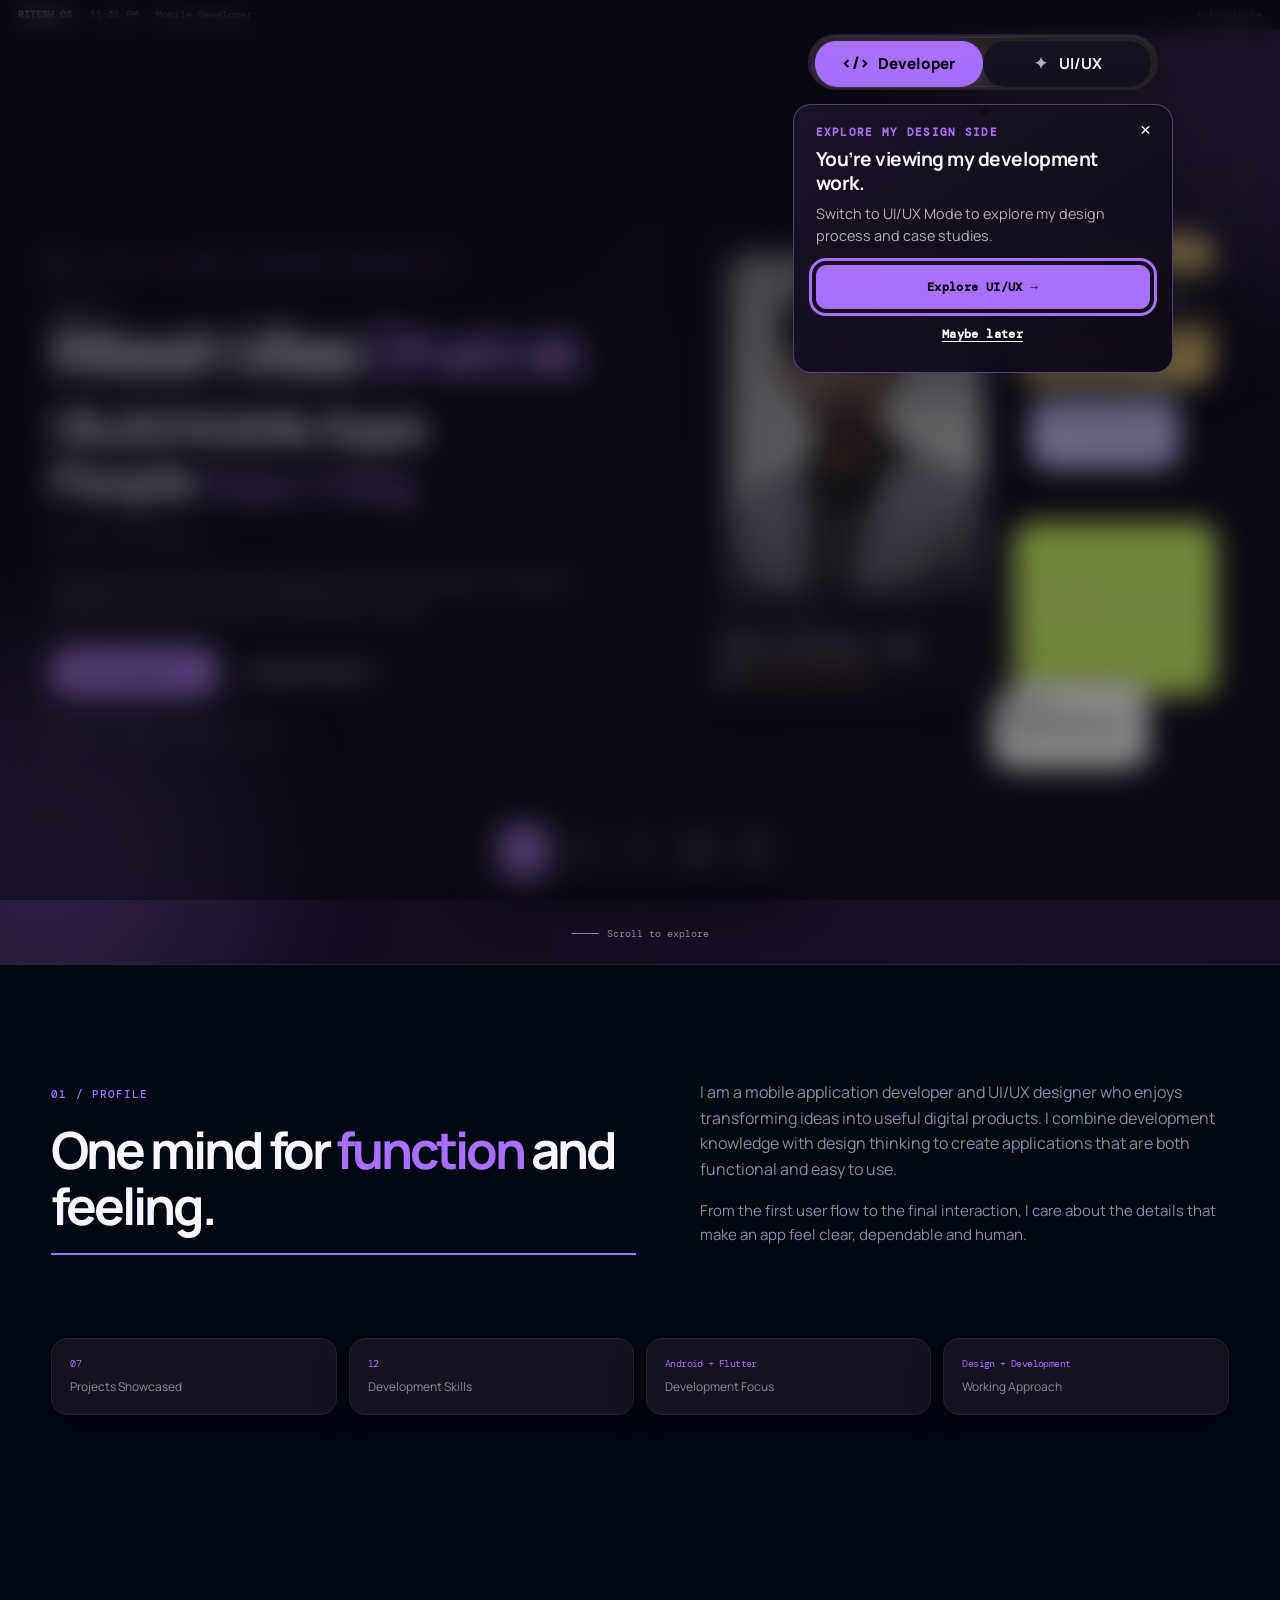
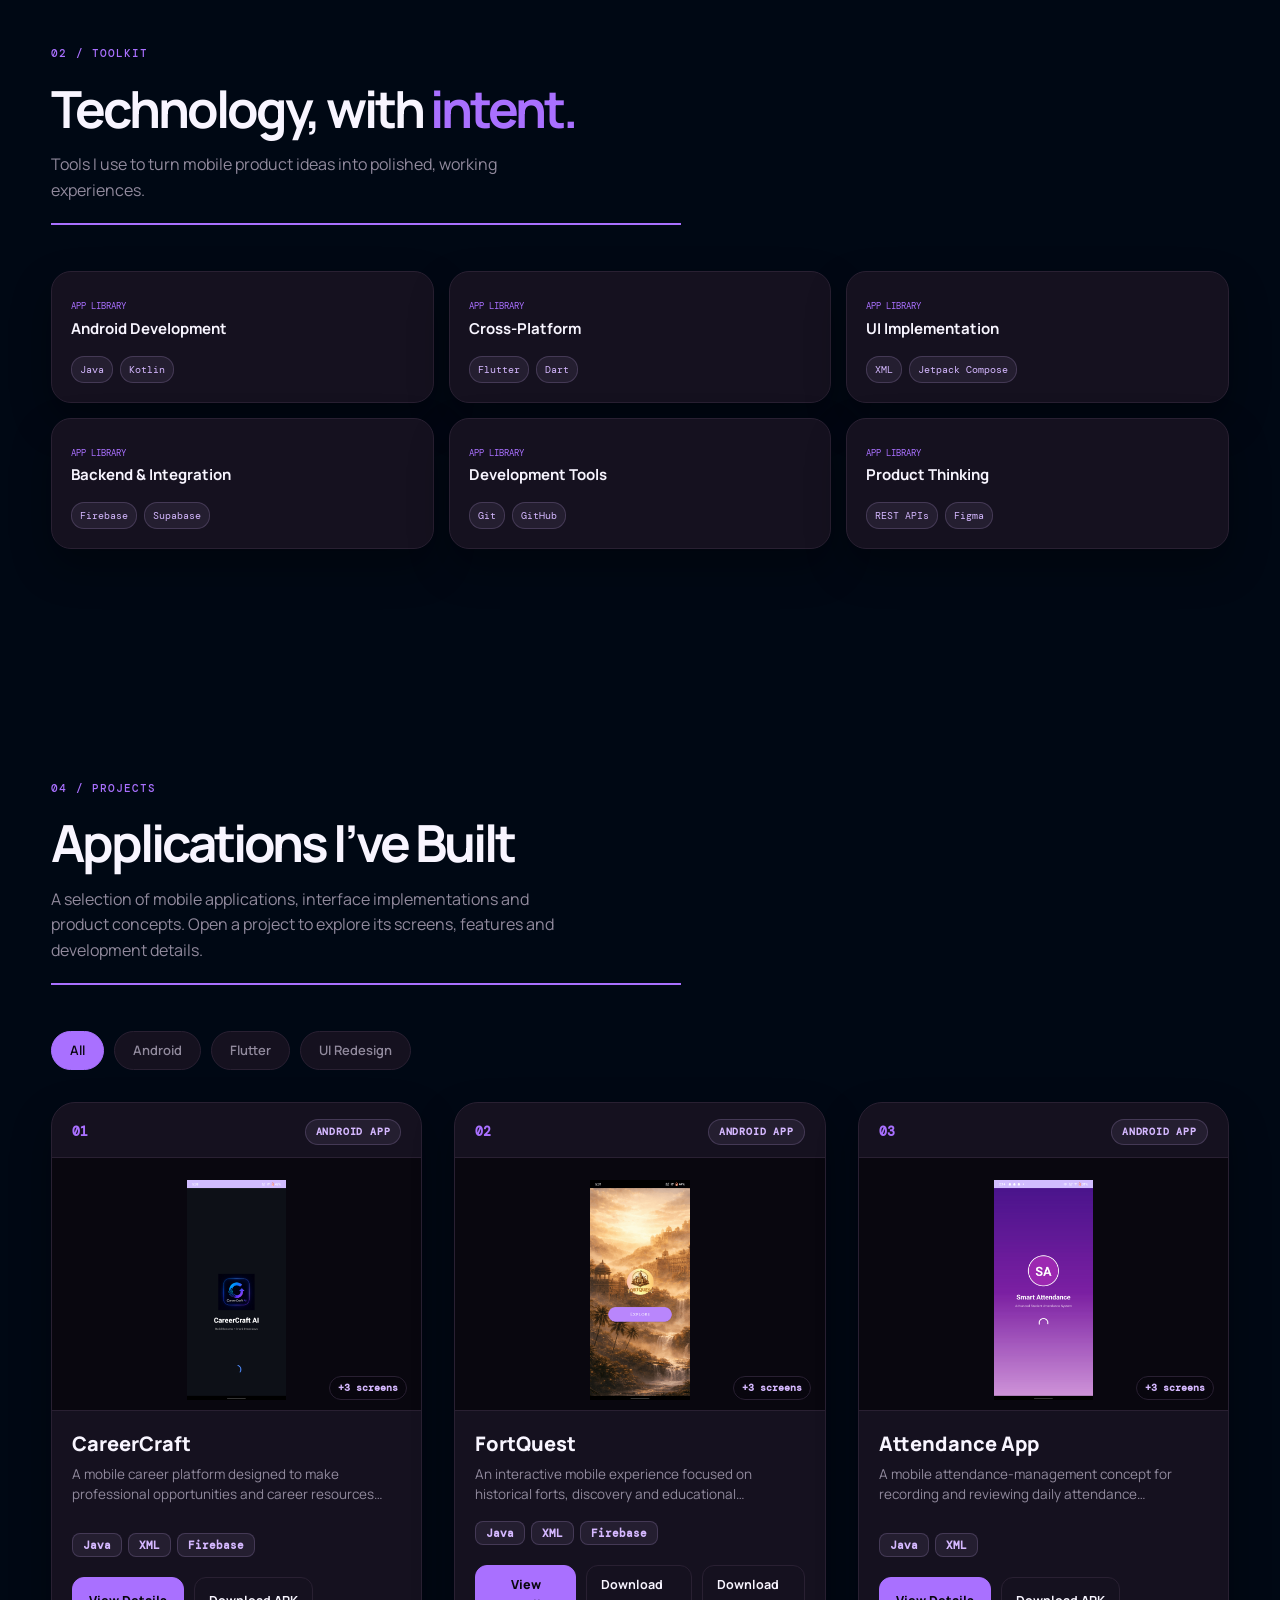
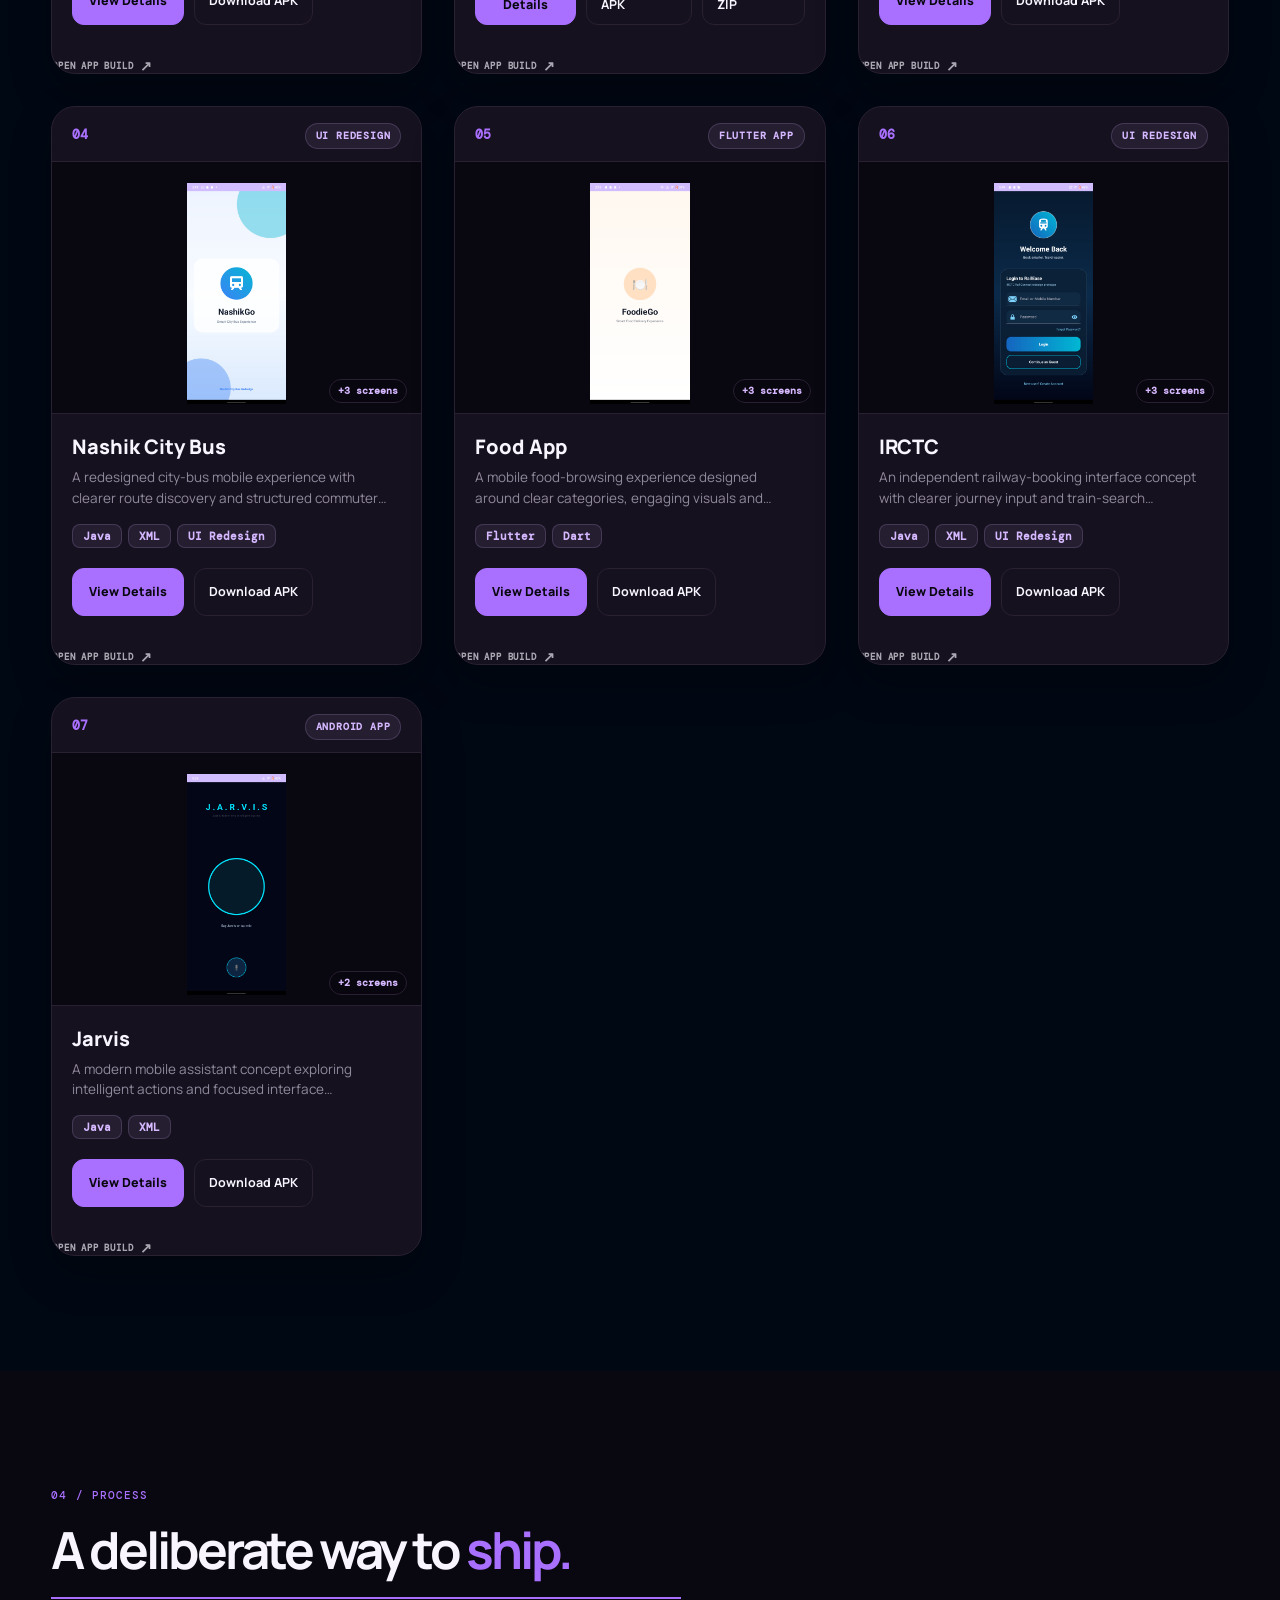
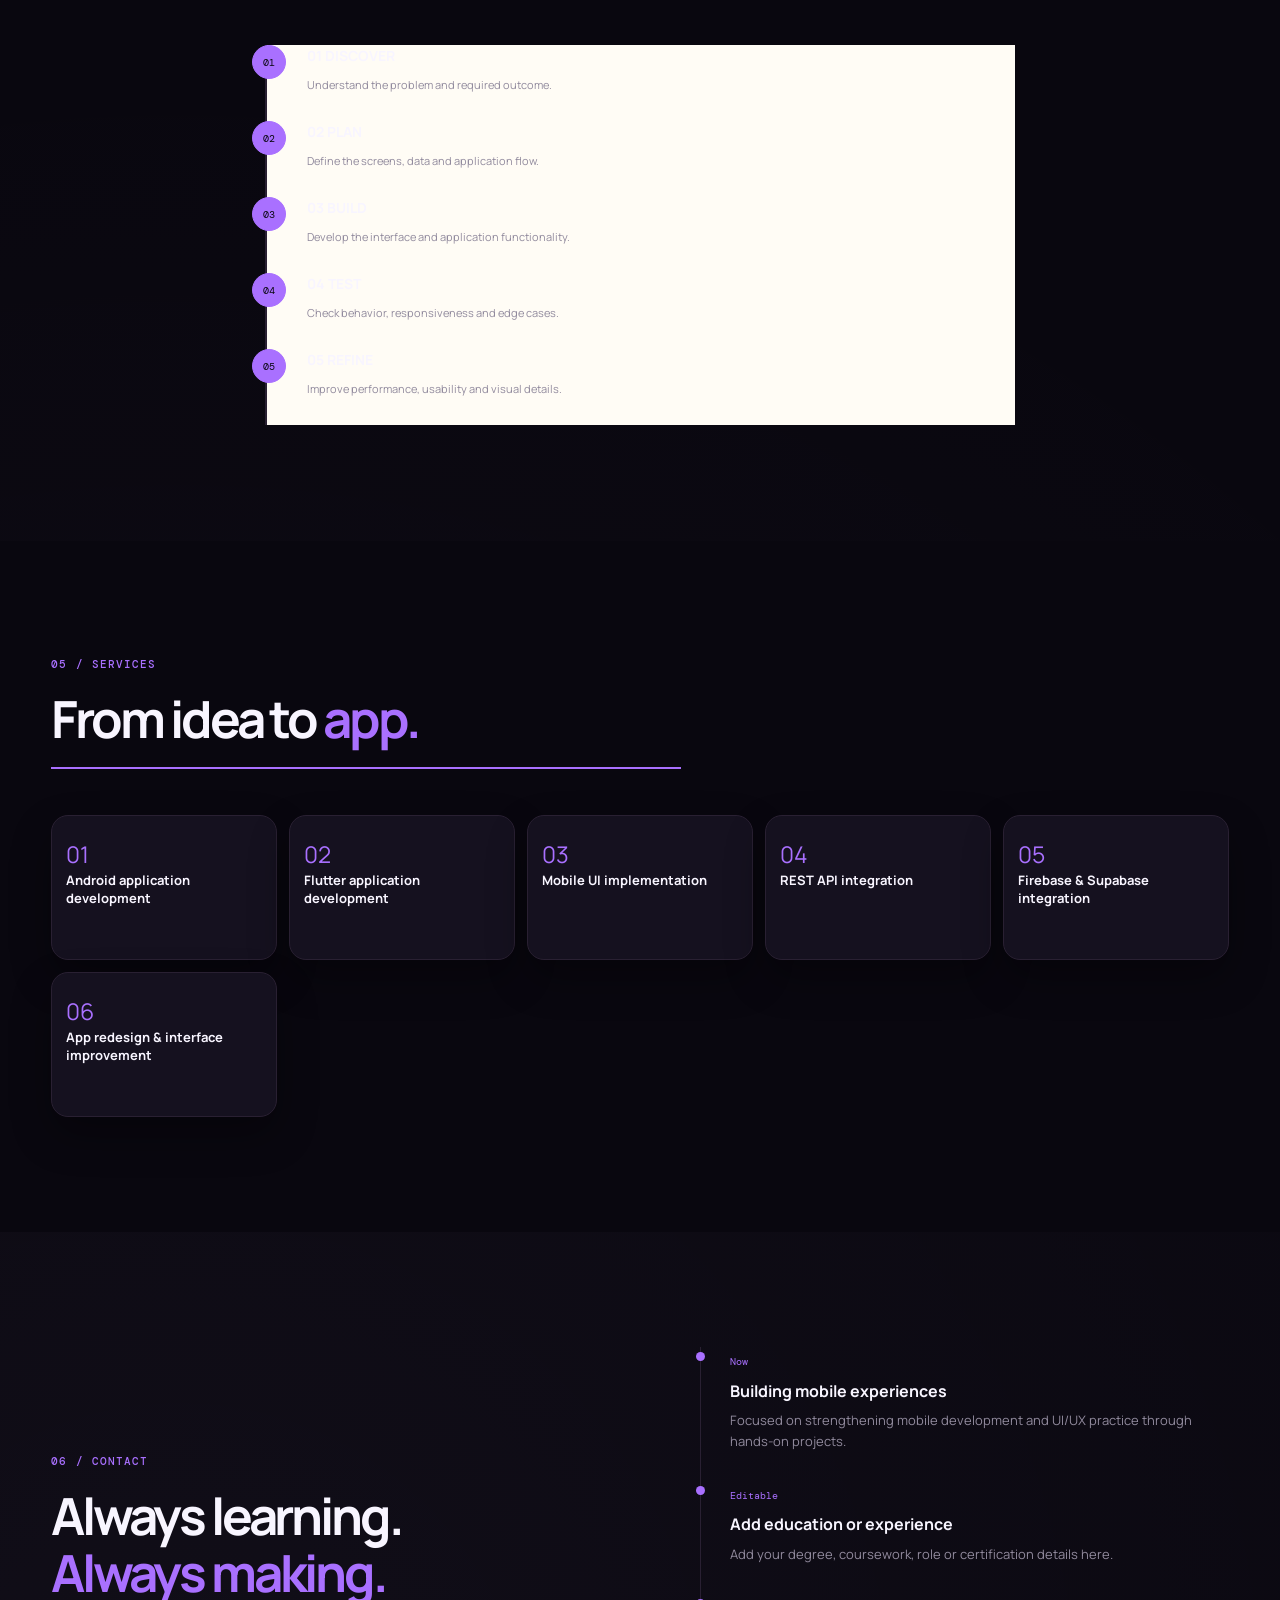
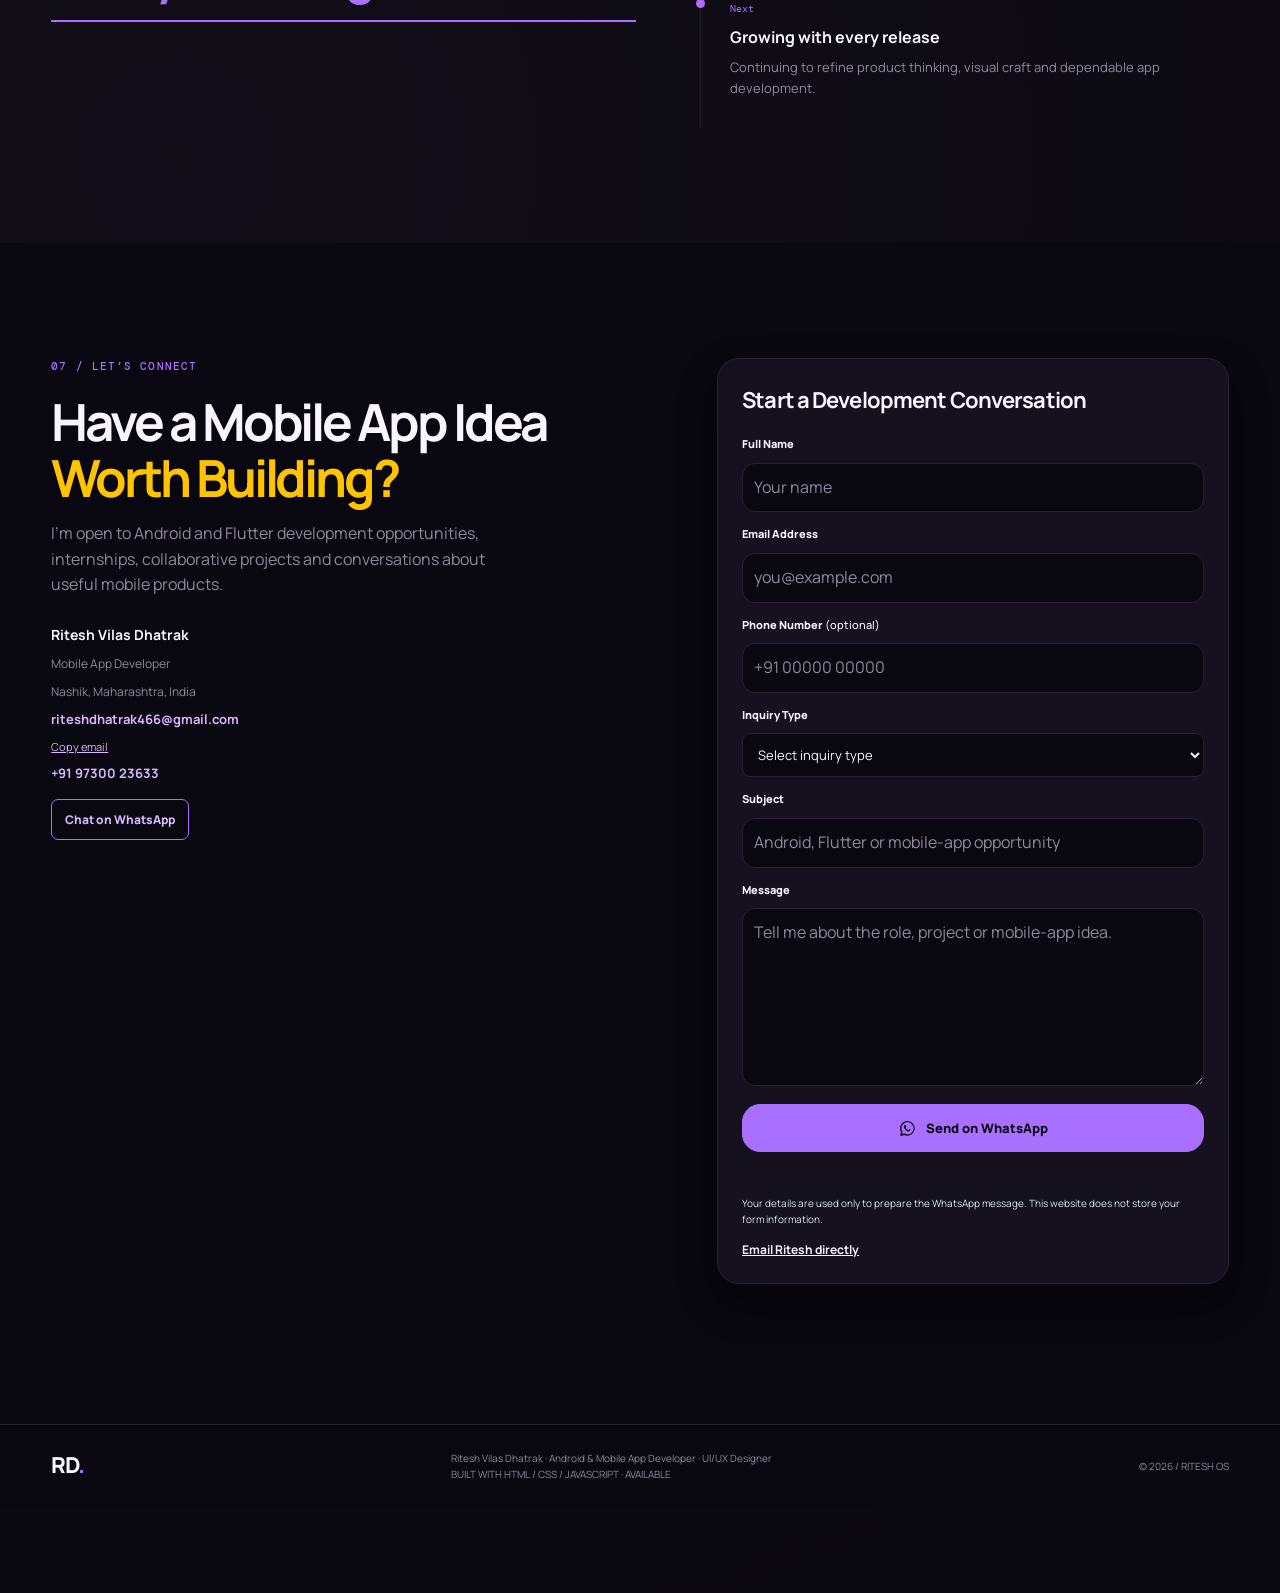
==== commit 285dcb99: "Add files via upload" ====
--- a/index.html
+++ b/index.html
@@ -2,7 +2,7 @@
 <html lang="en">
 <head>
   <meta charset="utf-8">
-  <meta name="viewport" content="width=device-width, initial-scale=1">
+  <meta name="viewport" content="width=device-width, initial-scale=1, viewport-fit=cover">
   <meta name="description" content="Ritesh Vilas Dhatrak — Android & Mobile App Developer and UI/UX Designer.">
   <meta property="og:title" content="Ritesh Vilas Dhatrak | Mobile Developer & UI/UX Designer">
   <meta property="og:description" content="One professional who designs and develops thoughtful mobile experiences.">
@@ -28,16 +28,16 @@
   <div class="os-bar" aria-label="Ritesh OS status"><b>RITESH OS</b><span id="os-time">--:--</span><span>Mobile Developer</span><span class="os-ready">● Available</span></div>
   <div class="page-wipe" aria-hidden="true"></div>
   <div class="loader" id="loader" aria-label="Loading portfolio"><div class="loader-mark">RD</div><p>Developer <span>×</span> Designer</p><i></i></div>
-  <div class="ambient ambient-one" aria-hidden="true"></div><div class="ambient ambient-two" aria-hidden="true"></div><div class="cursor-glow" aria-hidden="true"></div>
+  <div class="ambient ambient-one" aria-hidden="true"></div><div class="ambient ambient-two" aria-hidden="true"></div>
   <a class="skip-link" href="#main">Skip to content</a>
 
   <header class="site-header" id="top">
     <nav class="nav container" aria-label="Primary navigation">
       <a class="brand" href="#home" aria-label="Ritesh Dhatrak home">RD<span>.</span></a>
       <div class="portfolio-mode-switch mode-switch" role="group" aria-label="Choose portfolio mode">
-        <span class="mode-liquid-slider" aria-hidden="true"><span class="liquid-highlight"></span><span class="liquid-bubble liquid-bubble--one"></span><span class="liquid-bubble liquid-bubble--two"></span></span>
+        <span class="mode-liquid-slider" aria-hidden="true"></span>
         <button type="button" class="mode-btn mode-option mode-option--developer active" data-mode-target="developer" aria-label="Developer Mode" aria-pressed="true"><span class="mode-icon" aria-hidden="true">&lt;/&gt;</span><span class="mode-option-label mode-label-full">Developer</span><span class="mode-option-label mode-label-short">Dev</span></button>
-        <button type="button" class="mode-btn mode-option mode-option--uiux" data-mode-target="designer" aria-label="UI/UX Designer Mode" aria-pressed="false"><span class="mode-icon uiux-sparkle" aria-hidden="true">✦</span><span class="mode-option-label mode-label-full">UI/UX Designer</span><span class="mode-option-label mode-label-short">UI/UX</span></button>
+        <button type="button" class="mode-btn mode-option mode-option--uiux" data-mode-target="designer" aria-label="UI/UX Designer Mode" aria-pressed="false"><span class="mode-icon uiux-sparkle" aria-hidden="true">✦</span><span class="mode-option-label mode-label-full">UI/UX</span><span class="mode-option-label mode-label-short">UI/UX</span></button>
         <p class="sr-only mode-status" role="status" aria-live="polite"></p>
       </div>
       <button class="menu-toggle" type="button" aria-expanded="false" aria-controls="nav-menu"><span></span><span></span><span></span><span class="sr-only">Open menu</span></button>
@@ -78,7 +78,7 @@
 
     <section class="section skills-section" id="skills"><div class="container"><div class="section-heading reveal"><p class="eyebrow">02 / Toolkit</p><h2 data-dev="Technology, with <em>intent.</em>" data-design="Design, with <em>clarity.</em>">Technology, with <em>intent.</em></h2><p class="mode-section-copy" data-dev="Tools I use to turn mobile product ideas into polished, working experiences." data-design="Methods and tools I use to make each interaction understandable and intentional.">Tools I use to turn mobile product ideas into polished, working experiences.</p></div><div class="skills-grid" id="skills-grid"></div></div></section>
 
-    <section class="section projects-section" id="projects"><div class="container"><div class="section-heading projects-heading reveal"><p class="eyebrow">03 / Selected work</p><h2 data-dev="Built to be <em>used.</em>" data-design="Designed around <em>people.</em>">Built to be <em>used.</em></h2><p class="mode-section-copy" data-dev="A selection of mobile concepts and applications, viewed through the choices behind the build." data-design="The same work, reframed as focused interface and journey design case studies.">A selection of mobile concepts and applications, viewed through the choices behind the build.</p></div><div class="project-grid" id="project-grid" aria-live="polite"></div></div></section>
+    <section class="section projects-section" id="projects"><div class="container"><div class="section-heading projects-heading reveal"><p class="eyebrow" data-dev="04 / PROJECTS" data-design="03 / Selected work">04 / PROJECTS</p><h2 data-dev="Applications I’ve Built" data-design="Designed around <em>people.</em>">Applications I’ve Built</h2><p class="mode-section-copy" data-dev="A selection of mobile applications, interface implementations and product concepts. Open a project to explore its screens, features and development details." data-design="The same work, reframed as focused interface and journey design case studies.">A selection of mobile applications, interface implementations and product concepts. Open a project to explore its screens, features and development details.</p></div><div class="project-filters-row" id="project-filters" role="tablist" aria-label="Project categories"></div><div class="project-grid" id="project-grid" aria-live="polite"></div></div></section>
 
     <section class="section process-section" id="process"><div class="container"><div class="section-heading reveal"><p class="eyebrow">04 / My approach</p><h2 data-dev="A deliberate way to <em>ship.</em>" data-design="A thoughtful way to <em>shape.</em>">A deliberate way to <em>ship.</em></h2></div><ol class="process-list" id="process-list"></ol></div></section>
 
@@ -94,5 +94,19 @@
 
   <dialog class="project-modal" id="project-modal" aria-labelledby="modal-title"><div class="modal-shell"><button class="modal-close" type="button" aria-label="Close project details">×</button><div class="modal-gallery"><div class="gallery-stage"><img id="modal-image" src="" alt=""><button class="gallery-control prev" type="button" aria-label="Previous screenshot">←</button><button class="gallery-control next" type="button" aria-label="Next screenshot">→</button><span class="image-count" id="image-count"></span></div><div class="thumbs" id="modal-thumbs" aria-label="Screenshot navigation"></div></div><div class="modal-content"><p class="eyebrow" id="modal-kind"></p><h2 id="modal-title"></h2><p id="modal-overview"></p><h3 id="modal-list-title">Core features</h3><ul id="modal-list"></ul><div class="tag-list" id="modal-tags"></div><div class="modal-actions" id="modal-actions"></div></div></div></dialog>
   <dialog class="image-lightbox" id="image-lightbox" aria-labelledby="lightbox-caption"><button class="lightbox-close" type="button" aria-label="Close enlarged screenshot">×</button><img id="lightbox-image" src="" alt=""><p id="lightbox-caption"></p></dialog>
+  <div class="mode-guide-backdrop" aria-hidden="true"></div>
+  <div class="mode-transition-layer" aria-hidden="true">
+    <div class="mode-transition-portal"></div>
+    <div class="mode-transition-identity"><span class="mode-transition-icon"></span><strong class="mode-transition-title"></strong><span class="mode-transition-tagline"></span></div>
+    <div class="mode-transition-particles" aria-hidden="true"></div>
+  </div>
+  <aside class="mode-guide-popup" id="mode-guide-popup" role="dialog" aria-modal="true" aria-labelledby="mode-guide-title" aria-describedby="mode-guide-description" aria-hidden="true">
+    <button type="button" class="mode-guide-close" aria-label="Close mode suggestion">×</button>
+    <span class="mode-guide-eyebrow"></span>
+    <h2 id="mode-guide-title" class="mode-guide-title"></h2>
+    <p id="mode-guide-description" class="mode-guide-description"></p>
+    <button type="button" class="mode-guide-action"></button>
+    <button type="button" class="mode-guide-dismiss">Maybe later</button>
+  </aside>
   <script src="./script.js"></script>
 </body></html>
--- a/style.css
+++ b/style.css
@@ -98,7 +98,6 @@
 
 
 
-.cursor-glow{position:fixed;pointer-events:none;z-index:-1;width:320px;height:320px;border-radius:50%;background:radial-gradient(circle,var(--primary),transparent 65%);opacity:.06;transform:translate(-50%,-50%)}
 
 
 
@@ -1076,7 +1075,7 @@
 
 
 
-.cursor-glow,.ambient{display:none}
+.ambient{display:none}
 
 
 
@@ -1584,7 +1583,7 @@
 @media (max-width:767px){:root{--page-gutter:18px}.site-header{padding-top:env(safe-area-inset-top)}body[data-mode=developer] .site-header{top:30px}.nav{min-height:66px;grid-template-columns:auto minmax(128px,1fr) auto;gap:8px}.brand{font-size:21px}.portfolio-mode-switch{justify-self:center;min-height:44px;padding:4px}.mode-option{min-width:64px;min-height:36px;padding-inline:10px;font-size:.78rem}.mode-option-label{text-transform:uppercase}.nav-resume{display:none}.menu-toggle{width:42px;height:42px}.nav-menu{top:calc(66px + env(safe-area-inset-top));padding:20px var(--page-gutter)}body[data-mode=developer] .nav-menu{top:calc(96px + env(safe-area-inset-top))}.mode-invite-tooltip{right:50%;transform:translate(50%,-5px);white-space:nowrap}.portfolio-mode-switch.is-inviting .mode-invite-tooltip{transform:translate(50%,0)}.section{padding:clamp(58px,12vw,74px) 0}.hero{min-height:0;padding:36px 0 48px;align-items:start}.hero-grid{gap:28px}.hero-copy{order:1}.hero-visual{order:2;min-height:440px}.hero-actions>.button{flex:1 1 150px;justify-content:center}.stats-grid{grid-template-columns:1fr;margin-top:38px}.stats-grid article,.stats-grid article:nth-child(n){border-right:0;border-bottom:1px solid var(--line)}.stats-grid article:last-child{border-bottom:0}.project-grid,body[data-mode=developer] .project-grid{grid-template-columns:1fr}.skills-grid,.services-grid{grid-template-columns:1fr}.contact-wrap{gap:32px}.contact-details a{max-width:100%}.contact-form{padding:18px!important}.whatsapp-submit{width:100%}.footer-row{align-items:flex-start;flex-direction:column}.project-modal{width:100vw!important;height:100dvh!important;max-width:none!important;max-height:none!important;margin:0!important;border-radius:0!important}.modal-shell{max-width:100%;overflow-x:hidden}body[data-mode=developer]{padding-bottom:calc(104px + env(safe-area-inset-bottom))}body[data-mode=developer] .contact-section{padding-bottom:calc(150px + env(safe-area-inset-bottom))}body[data-mode=developer] .hero-visual{min-height:430px}body[data-mode=developer] .profile-wrap{left:4%;top:3%;width:min(54vw,210px);height:auto;aspect-ratio: .76}body[data-mode=developer] .identity-sheet{left:3%;top:58%;width:min(70vw,250px)}body[data-mode=developer] .focus-widget{right:2%;top:4%;width:min(38vw,145px)}body[data-mode=developer] .tech-widget{right:2%;top:27%;width:min(34vw,130px)}body[data-mode=developer] .apps-widget{right:2%;bottom:6%;width:min(45vw,170px)}body[data-mode=developer] .resume-widget{right:38%;bottom:0;width:min(35vw,130px)}body[data-mode=designer] .hero:before,body[data-mode=designer] .hero:after{display:none}body[data-mode=designer] .hero-visual{min-height:430px}body[data-mode=designer] .profile-wrap{left:0;width:min(72vw,280px);height:auto;aspect-ratio: .69}body[data-mode=designer] .project-grid{display:block;overflow:visible}body[data-mode=designer] .project-card,body[data-mode=designer] .project-card:nth-child(n){display:flex;min-height:0;grid-template-columns:none}body[data-mode=designer] .project-shot{min-height:330px}body[data-mode=designer] .project-body{padding:30px 18px}}
 @media (max-width:374px){.nav{gap:5px}.mode-option{min-width:58px;padding-inline:7px}.mode-option span:first-child{display:none}.hero-actions>.button{flex-basis:100%}.os-bar{font-size:7px!important}.contact-form{padding:15px!important}}
 @media (max-height:600px) and (orientation:landscape){.hero{padding:22px 0;min-height:0}.hero-visual{min-height:360px!important}.ambient,.orbit{animation:none!important}.site-header,.nav{min-height:56px}.nav-menu{top:56px}.project-modal{height:100dvh!important}}
-@media (hover:none),(pointer:coarse){.cursor-glow{display:none}.project-card:hover,.service-card:hover,.skill-card:hover{transform:none!important}}
+@media (hover:none),(pointer:coarse){.project-card:hover,.service-card:hover,.skill-card:hover{transform:none!important}}
 @media (prefers-reduced-motion:reduce){*,*::before,*::after{scroll-behavior:auto!important;animation-duration:.01ms!important;animation-iteration-count:1!important;transition-duration:.01ms!important}.mode-invite-tooltip{display:none}.page-wipe.active{animation:fadeWipe .25s linear}@keyframes fadeWipe{from{opacity:.18}to{opacity:0}}}
 @media (max-width:767px){.portfolio-mode-switch.is-showing-tooltip .mode-invite-tooltip{transform:translate(50%,0)}.menu-toggle{justify-self:end}}
 
@@ -1608,10 +1607,6 @@
 .mode-option.active{color:#000814!important}
 body[data-mode=designer] .mode-option{color:#c9c3b8!important}body[data-mode=designer] .mode-option.active{color:#f7f2e8!important}
 .mode-icon,.uiux-sparkle{position:relative;display:inline-block;animation:none!important;transition:transform .3s ease,color .3s ease,letter-spacing .3s ease}
-.mode-option:not(.active)::after{content:'';position:absolute;left:24%;right:24%;bottom:7px;height:2px;border-radius:999px;transform:scaleX(0);opacity:0;animation:inactiveUnderline 3.4s ease-in-out infinite}
-body[data-mode=developer] .mode-option--uiux:not(.active)::after{background:#e43d30}body[data-mode=designer] .mode-option--developer:not(.active)::after{background:#ffc300}
-body[data-mode=developer] .mode-option--uiux:not(.active) .mode-icon::after,body[data-mode=designer] .mode-option--developer:not(.active) .mode-icon::after{content:'';position:absolute;width:5px;height:5px;border-radius:50%;top:-2px;right:-6px;background:#e43d30;box-shadow:0 0 0 2px #f7f2e8}
-body[data-mode=designer] .mode-option--developer:not(.active) .mode-icon::after{background:#ffc300;box-shadow:0 0 0 2px #11100f}
 .portfolio-mode-switch.is-switching .mode-liquid-slider{animation:liquidSwitchMorph 780ms cubic-bezier(.22,1,.36,1)}
 .portfolio-mode-switch.is-switching .mode-option.active::before{content:'';position:absolute;z-index:-1;width:10px;height:10px;left:50%;top:50%;border-radius:50%;background:rgba(255,255,255,.58);transform:translate(-50%,-50%);pointer-events:none;animation:liquidRipple .5s ease-out}
 .portfolio-mode-switch.is-switching .mode-option.active .mode-icon{animation:liquidIconSelect .45s cubic-bezier(.22,1,.36,1)}
@@ -1621,12 +1616,11 @@
 @keyframes liquidLightSweep{0%,28%{transform:translateX(-120%)}62%,100%{transform:translateX(120%)}}
 @keyframes developerMagneticLean{0%,72%,100%{transform:translateX(0) scaleX(1)}82%{transform:translateX(5px) scaleX(1.055)}90%{transform:translateX(1px) scaleX(1.015)}}
 @keyframes uiuxMagneticLean{0%,72%,100%{transform:translateX(0) scaleX(1)}82%{transform:translateX(-5px) scaleX(1.055)}90%{transform:translateX(-1px) scaleX(1.015)}}
-@keyframes inactiveUnderline{0%,35%,100%{transform:scaleX(0);opacity:0}55%,72%{transform:scaleX(1);opacity:1}}
 @keyframes liquidSwitchMorph{0%,100%{filter:none}45%{filter:brightness(1.06);transform:translateX(var(--liquid-target,0)) scaleX(.88)}}
 @keyframes liquidRipple{from{opacity:.7;transform:translate(-50%,-50%) scale(1)}to{opacity:0;transform:translate(-50%,-50%) scale(9)}}
 @keyframes liquidIconSelect{50%{transform:scale(1.16)}100%{transform:none}}
 .page-is-hidden .portfolio-mode-switch *{animation-play-state:paused!important}
-@media (max-width:767px){.portfolio-mode-switch{overflow:hidden!important}.liquid-bubble--one{width:38px;height:38px;top:-20px}.liquid-bubble--two{width:28px;height:28px;bottom:-15px}.mode-option:not(.active)::after{bottom:5px}}
+@media (max-width:767px){.portfolio-mode-switch{overflow:hidden!important}.liquid-bubble--one{width:38px;height:38px;top:-20px}.liquid-bubble--two{width:28px;height:28px;bottom:-15px}}
 @media (prefers-reduced-motion:reduce){.mode-liquid-slider,.mode-liquid-slider *,.mode-option:not(.active)::after{animation:none!important}.mode-liquid-slider{transition-duration:180ms!important}}
 
 /* Recognizable Developer dock navigation. */
@@ -1704,3 +1698,306 @@
 /* Keep static resume downloads above decorative hero layers and fully clickable. */
 .resume-download-link{position:relative;z-index:5;cursor:pointer;pointer-events:auto}
 .resume-download-link::before,.resume-download-link::after,.resume-widget *[aria-hidden="true"]{pointer-events:none}
+
+/* Project Filters Row */
+.project-filters-row {
+  display: flex;
+  flex-wrap: wrap;
+  align-items: center;
+  gap: 10px;
+  margin-bottom: 32px;
+}
+.project-filter-btn {
+  background: transparent;
+  color: var(--muted);
+  border: 1px solid var(--line);
+  padding: 8px 18px;
+  border-radius: 999px;
+  font-size: 13px;
+  font-weight: 600;
+  cursor: pointer;
+  transition: all 0.25s ease;
+}
+body[data-mode="developer"] .project-filter-btn {
+  color: #918A9D;
+  border-color: #292032;
+  background: #15111F;
+}
+body[data-mode="developer"] .project-filter-btn:hover {
+  color: #F8F5FF;
+  border-color: rgba(169, 112, 255, 0.5);
+}
+body[data-mode="developer"] .project-filter-btn.active {
+  color: #09070F;
+  background: #A970FF;
+  border-color: #A970FF;
+}
+.projects-empty-state {
+  padding: 48px;
+  text-align: center;
+  color: var(--muted);
+  font-size: 15px;
+  grid-column: 1 / -1;
+}
+
+/* Simplified Developer Project Card Layout & Styling */
+body[data-mode="developer"] .projects-grid,
+body[data-mode="developer"] #project-grid {
+  display: grid;
+  grid-template-columns: repeat(3, minmax(0, 1fr));
+  gap: clamp(20px, 2.5vw, 34px);
+}
+@media (max-width: 1279px) {
+  body[data-mode="developer"] .projects-grid,
+  body[data-mode="developer"] #project-grid {
+    grid-template-columns: repeat(2, minmax(0, 1fr));
+  }
+}
+@media (max-width: 767px) {
+  body[data-mode="developer"] .projects-grid,
+  body[data-mode="developer"] #project-grid {
+    grid-template-columns: 1fr;
+  }
+}
+
+body[data-mode="developer"] .project-card {
+  background: #15111F!important;
+  color: #F8F5FF!important;
+  border: 1px solid #292032!important;
+  border-radius: 24px!important;
+  overflow: hidden!important;
+  display: flex!important;
+  flex-direction: column!important;
+  position: relative!important;
+  transition: transform 0.3s cubic-bezier(0.16, 1, 0.3, 1), background 0.3s ease, border-color 0.3s ease, box-shadow 0.3s ease!important;
+}
+body[data-mode="developer"] .project-card:hover {
+  background: #1C1727!important;
+  border-color: rgba(169, 112, 255, 0.62)!important;
+  transform: translateY(-7px)!important;
+  box-shadow: 0 24px 54px rgba(0, 0, 0, 0.38), 0 0 0 1px rgba(169, 112, 255, 0.08)!important;
+}
+
+.project-card-header {
+  display: flex;
+  align-items: center;
+  justify-content: space-between;
+  padding: 16px 20px 12px;
+}
+.project-number {
+  font-family: var(--mono, monospace);
+  font-size: 13px;
+  font-weight: 700;
+  color: #A970FF;
+}
+.project-category-badge {
+  font-family: var(--mono, monospace);
+  font-size: 10px;
+  font-weight: 700;
+  letter-spacing: 0.08em;
+  text-transform: uppercase;
+  color: #D5B8FF;
+  background: rgba(213, 184, 255, 0.08);
+  padding: 4px 10px;
+  border-radius: 999px;
+  border: 1px solid rgba(213, 184, 255, 0.18);
+}
+
+.project-card-media {
+  position: relative;
+  aspect-ratio: 16 / 11;
+  overflow: hidden;
+  background: #09070F;
+  border-top: 1px solid #292032;
+  border-bottom: 1px solid #292032;
+  display: flex;
+  align-items: center;
+  justify-content: center;
+  padding-top: 12px;
+}
+.project-phone-preview {
+  height: min(92%, 390px);
+  margin-inline: auto;
+  aspect-ratio: 9 / 19.5;
+}
+.project-phone-preview img {
+  width: 100%;
+  height: 100%;
+  object-fit: contain;
+}
+.shot-indicator {
+  position: absolute;
+  bottom: 10px;
+  right: 14px;
+  background: rgba(9, 7, 15, 0.85);
+  color: #D5B8FF;
+  border: 1px solid #292032;
+  border-radius: 12px;
+  padding: 3px 8px;
+  font-family: var(--mono, monospace);
+  font-size: 10px;
+  font-weight: 600;
+  backdrop-filter: blur(4px);
+}
+
+.project-card-content {
+  padding: 20px;
+  display: flex;
+  flex-direction: column;
+  flex-grow: 1;
+}
+.project-card-title {
+  font-size: 20px;
+  font-weight: 800;
+  color: #F8F5FF;
+  margin: 0 0 8px;
+  line-height: 1.25;
+}
+.project-card-desc {
+  font-size: 13.5px;
+  color: #918A9D;
+  line-height: 1.5;
+  margin: 0 0 16px;
+  display: -webkit-box;
+  -webkit-line-clamp: 2;
+  -webkit-box-orient: vertical;
+  overflow: hidden;
+}
+.project-card-tags {
+  display: flex;
+  flex-wrap: wrap;
+  gap: 6px;
+  margin-bottom: 20px;
+  margin-top: auto;
+}
+.project-card-tags .tag {
+  background: rgba(213, 184, 255, 0.08)!important;
+  color: #D5B8FF!important;
+  border: 1px solid rgba(213, 184, 255, 0.18)!important;
+  border-radius: 8px!important;
+  padding: 4px 10px!important;
+  font-size: 11px!important;
+  font-weight: 600!important;
+}
+.project-card-tags .tag-more {
+  opacity: 0.75;
+}
+
+.project-card-actions {
+  display: flex;
+  align-items: center;
+  gap: 10px;
+}
+.project-primary-action {
+  background: #A970FF!important;
+  color: #09070F!important;
+  border: 1px solid #A970FF!important;
+  border-radius: 12px!important;
+  padding: 9px 16px!important;
+  font-size: 12.5px!important;
+  font-weight: 800!important;
+  transition: all 0.2s ease!important;
+}
+.project-primary-action:hover {
+  background: #D5B8FF!important;
+  border-color: #D5B8FF!important;
+}
+.project-download-action {
+  background: transparent!important;
+  color: #F8F5FF!important;
+  border: 1px solid #292032!important;
+  border-radius: 12px!important;
+  padding: 9px 14px!important;
+  font-size: 12.5px!important;
+  font-weight: 700!important;
+  transition: all 0.2s ease!important;
+}
+.project-download-action:hover {
+  background: #1C1727!important;
+  border-color: #A970FF!important;
+  color: #A970FF!important;
+}
+
+/* Responsive stabilization: shared proportions, safe areas, and predictable breakpoints. */
+:root{--page-padding:clamp(16px,4vw,64px);--section-space:clamp(72px,9vw,144px);--card-gap:clamp(16px,2vw,32px);--content-width:1440px;--mode-switch-height:52px}
+*,*::before,*::after{box-sizing:border-box}
+html{width:100%;overflow-x:clip;text-size-adjust:100%;-webkit-text-size-adjust:100%}
+body{width:100%;min-width:0;min-height:100vh;min-height:100dvh;margin:0;overflow-x:clip}
+img,video,svg,canvas{display:block;max-width:100%}
+button,input,textarea,select{font:inherit}button,a{-webkit-tap-highlight-color:transparent}
+.portfolio-container,.container{width:min(calc(100% - (var(--page-padding) * 2)),var(--content-width));margin-inline:auto}
+.section{padding-block:var(--section-space)}
+.hero{min-height:max(640px,100svh);min-height:max(640px,100dvh);padding-block:clamp(96px,10vw,148px) clamp(64px,7vw,112px)}
+.hero-grid,.two-col,.contact-wrap{gap:clamp(28px,5vw,70px)}
+.hero-title,h1{font-size:clamp(2.25rem,5vw,4.5rem)}.section-heading h2,.section-intro h2{font-size:clamp(2rem,4vw,4.5rem)}
+.hero-description,.mode-section-copy,.about-copy,.contact-copy{font-size:clamp(1rem,1.2vw,1.2rem)}
+.project-grid,body[data-mode=developer] .project-grid{display:grid;grid-template-columns:repeat(3,minmax(0,1fr));gap:var(--card-gap);width:100%}
+.project-card,.skill-card,.service-card,.contact-form{min-width:0}.project-card img,.project-shot img,.project-phone-preview img{max-width:100%;object-fit:contain}
+.project-modal{width:min(1500px,calc(100vw - 48px));height:min(900px,calc(100dvh - 48px));max-width:none;max-height:none}
+.portfolio-mode-switch.mode-switch{position:fixed;top:max(16px,env(safe-area-inset-top));left:50%;z-index:1000;width:min(calc(100vw - 32px),420px);min-height:var(--mode-switch-height);transform:translateX(-50%);margin:0;overflow:visible!important}
+.mode-option{min-height:44px;flex:1}.site-header{z-index:90}.nav{padding-top:calc(var(--mode-switch-height) + 14px)}
+.nav-menu{min-width:0}.nav-menu.open{padding-left:max(var(--page-padding),env(safe-area-inset-left));padding-right:max(var(--page-padding),env(safe-area-inset-right));padding-bottom:calc(22px + env(safe-area-inset-bottom))}
+body[data-mode=developer] .hero-visual{position:relative;display:block;width:min(100%,760px);min-height:0;aspect-ratio:1.15/1;margin-inline:auto;isolation:isolate}
+body[data-mode=developer] .hero-visual>.profile-visual-card,body[data-mode=developer] .hero-visual>.developer-identity-card,body[data-mode=developer] .hero-visual>.os-widget,body[data-mode=developer] .hero-visual>.builder-badge{position:absolute;min-width:0;height:auto;margin:0;box-sizing:border-box}
+body[data-mode=developer] .hero-visual>.profile-visual-card{left:4%;top:4%;width:51%;height:78%;min-height:0}body[data-mode=developer] .hero-visual>.developer-identity-card{left:0;bottom:13%;width:58%;min-height:0}body[data-mode=developer] .hero-visual>.focus-widget{top:2%;right:3%;width:37%;min-height:0}body[data-mode=developer] .hero-visual>.technology-widget{top:31%;right:9%;width:29%;min-height:0}body[data-mode=developer] .hero-visual>.projects-widget{top:54%;right:2%;width:39%;min-height:0}body[data-mode=developer] .hero-visual>.resume-widget{right:15%;bottom:1%;width:30%;min-height:0}body[data-mode=developer] .hero-visual>.builder-badge{top:5%;right:1%;width:34%;min-width:0;transform:translateY(18px)}
+@media (max-width:1100px){.project-grid,body[data-mode=developer] .project-grid{grid-template-columns:repeat(2,minmax(0,1fr))}.hero-grid,.two-col,.contact-wrap{grid-template-columns:1fr}.hero-copy{order:1}.hero-visual{order:2}}
+@media (max-width:700px){:root{--page-padding:16px;--section-space:clamp(72px,16vw,96px);--mode-switch-height:48px}.site-header{padding-top:env(safe-area-inset-top)}.nav{min-height:64px;padding-top:calc(var(--mode-switch-height) + 12px);grid-template-columns:auto minmax(0,1fr) auto}.portfolio-mode-switch.mode-switch{top:max(10px,env(safe-area-inset-top));width:min(calc(100vw - 24px),420px);min-height:48px}.mode-option{min-width:0;min-height:40px;padding-inline:clamp(8px,3vw,14px)}.project-grid,body[data-mode=developer] .project-grid{grid-template-columns:minmax(0,1fr)}.project-modal{width:100vw;height:100dvh;margin:0;border-radius:0}.hero{min-height:0;padding-top:clamp(108px,28vw,132px)}body[data-mode=developer] .hero-visual{width:100%;aspect-ratio:1.04/1}body[data-mode=developer] .hero-visual>.developer-identity-card{padding:clamp(10px,3vw,16px)}body[data-mode=developer] .hero-visual>.os-widget,body[data-mode=developer] .hero-visual>.builder-badge{padding:clamp(9px,2.8vw,14px)}body[data-mode=developer] .hero-visual>.focus-widget{padding-top:clamp(34px,11vw,48px)}body[data-mode=developer] .hero-visual .builder-badge{transform:translateY(10px)}body[data-mode=developer] .hero-visual .developer-identity-card>span:first-child,body[data-mode=developer] .hero-visual .os-widget b,body[data-mode=developer] .hero-visual .builder-badge b{font-size:clamp(.58rem,2.5vw,.75rem)}body[data-mode=developer] .hero-visual .os-widget small,body[data-mode=developer] .hero-visual .builder-badge small{font-size:clamp(.46rem,1.9vw,.62rem)}body[data-mode=developer] .developer-dock{padding-bottom:calc(7px + env(safe-area-inset-bottom))}}
+@supports (height:100dvh){.hero{min-height:max(640px,100dvh)}}
+
+/* Compact-layout integrity fixes: these only affect layouts that must reflow. */
+:root{--section-spacing:var(--section-space);--content-gap:var(--card-gap)}
+@media (max-width:1100px){.skills-grid,.services-grid{gap:var(--content-gap)}.project-grid>*,.skills-grid>*,.services-grid>*{min-width:0}.project-card-actions,.project-actions{flex-wrap:wrap}.project-card-actions>.button,.project-actions>.button{min-width:0}}
+@media (max-width:700px){.nav-menu{top:calc(env(safe-area-inset-top) + var(--mode-switch-height) + 76px)!important;max-height:calc(100dvh - env(safe-area-inset-top) - var(--mode-switch-height) - 76px);overflow-y:auto;overscroll-behavior:contain}.hero-actions,.project-card-actions,.project-actions,.modal-actions{gap:clamp(8px,2vw,12px)}.hero-actions>.button,.project-card-actions>.button,.project-actions>.button,.modal-actions>.button{min-height:44px;max-width:100%;overflow-wrap:anywhere}.project-card-title,.project-card-desc,.project-body h3,.project-body p{overflow-wrap:anywhere}.project-card-media,.project-shot{min-width:0;overflow:hidden}.phone-frame,.project-phone-preview{max-width:100%;margin-inline:auto}.project-modal,.project-modal .modal-shell{overscroll-behavior:contain}.modal-content,.modal-gallery{min-width:0}.modal-close{position:sticky;top:10px}.developer-identity-card>span:first-child{white-space:normal}}
+@media (max-width:420px){.mode-option{font-size:clamp(.68rem,3.3vw,.78rem)}.mode-icon{flex:0 0 auto}.mode-option-label{min-width:0}.hero-actions>.button{width:100%;justify-content:center}.project-card-actions,.project-actions{display:grid;grid-template-columns:1fr}.project-card-actions>.button,.project-actions>.button{width:100%;justify-content:center}}
+
+/* Portfolio Dimension Switch: compact glass capsule with a single stable slider. */
+.portfolio-mode-switch.mode-switch{display:grid;grid-template-columns:repeat(2,minmax(0,1fr));isolation:isolate;width:min(420px,calc(100vw - 32px));min-height:64px;padding:6px;border:1px solid rgba(213,184,255,.2);border-radius:999px;background:rgba(21,17,31,.9)!important;box-shadow:0 14px 40px rgba(0,0,0,.32),inset 0 1px 0 rgba(255,255,255,.06)!important;backdrop-filter:blur(18px);-webkit-backdrop-filter:blur(18px);overflow:hidden!important}
+.portfolio-mode-switch.mode-switch::before{content:''!important;display:block!important;position:absolute;z-index:0;inset:0;padding:1px;border-radius:inherit;background:conic-gradient(from 0deg,rgba(169,112,255,.55),transparent 22%,rgba(213,184,255,.28) 48%,transparent 72%,rgba(169,112,255,.55));mask:linear-gradient(#000 0 0) content-box,linear-gradient(#000 0 0);mask-composite:exclude;-webkit-mask:linear-gradient(#000 0 0) content-box,linear-gradient(#000 0 0);-webkit-mask-composite:xor;opacity:.72;pointer-events:none;animation:modeDimensionBorder 6s linear infinite}
+body[data-mode=designer] .portfolio-mode-switch.mode-switch{border-color:rgba(247,242,232,.22);background:rgba(17,16,15,.9)!important}.portfolio-mode-switch.mode-switch::after{display:none!important}
+.portfolio-mode-switch .mode-liquid-slider{z-index:1;top:6px;bottom:6px;left:6px;width:calc(50% - 6px);border-radius:999px;background:linear-gradient(135deg,#a970ff,#8c52e8)!important;box-shadow:0 8px 24px rgba(169,112,255,.32),inset 0 1px 0 rgba(255,255,255,.28)!important;transition:transform 600ms cubic-bezier(.22,1,.36,1),background 350ms ease,box-shadow 350ms ease}
+.portfolio-mode-switch .mode-liquid-slider::after{display:none!important}body[data-mode=designer] .portfolio-mode-switch .mode-liquid-slider{transform:translateX(100%);background:linear-gradient(135deg,#d94b3d,#b9362b)!important;box-shadow:0 8px 24px rgba(217,75,61,.3),inset 0 1px 0 rgba(255,255,255,.22)!important}
+.portfolio-mode-switch .mode-option{position:relative;z-index:3;display:inline-flex;align-items:center;justify-content:center;gap:10px;min-width:0;min-height:52px;padding:10px 18px;border:0;border-radius:999px;background:transparent!important;color:#f8f5ff!important;font:700 .9rem/1 var(--font);letter-spacing:0;transition:color 300ms ease,transform 180ms ease,opacity 300ms ease}.portfolio-mode-switch .mode-option.active{color:#09070f!important;font-weight:800}.portfolio-mode-switch .mode-option>*{position:relative;z-index:2}.portfolio-mode-switch .mode-option:not(.active) .mode-icon{opacity:.72}.portfolio-mode-switch .mode-icon{display:inline-grid;place-items:center;min-width:1.15em;font-size:1.05em;transition:transform 420ms cubic-bezier(.22,1,.36,1),opacity 300ms ease}.portfolio-mode-switch .mode-label-full{display:inline!important}.portfolio-mode-switch .mode-label-short{display:none!important}
+body[data-mode=designer] .portfolio-mode-switch .mode-option.active{color:#fff9f5!important}.portfolio-mode-switch.is-switching .mode-option.active::before{content:'';position:absolute;z-index:1;left:50%;top:50%;width:18px;height:18px;border:1px solid rgba(255,255,255,.72);border-radius:50%;background:rgba(255,255,255,.18);pointer-events:none;animation:modeDimensionPulse 700ms ease-out}.portfolio-mode-switch.is-switching .mode-option.active .mode-icon{animation:modeDimensionIcon 420ms cubic-bezier(.22,1,.36,1)}
+@media (hover:hover) and (pointer:fine){.portfolio-mode-switch .mode-option:not(.active):hover{color:#fff!important;transform:translateY(-1px)}.portfolio-mode-switch .mode-option:active{transform:scale(.97)}}
+@keyframes modeDimensionBorder{to{transform:rotate(360deg)}}@keyframes modeDimensionIcon{0%{transform:scale(.88)}55%{transform:scale(1.08)}100%{transform:scale(1)}}@keyframes modeDimensionPulse{from{opacity:.7;transform:translate(-50%,-50%) scale(.65)}to{opacity:0;transform:translate(-50%,-50%) scale(4.8)}}
+@media (max-width:1100px){.portfolio-mode-switch.mode-switch{width:min(390px,calc(100vw - 32px))}}
+@media (max-width:700px){.portfolio-mode-switch.mode-switch{width:min(350px,calc(100vw - 24px));min-height:56px;padding:5px}.portfolio-mode-switch .mode-liquid-slider{top:5px;bottom:5px;left:5px;width:calc(50% - 5px)}.portfolio-mode-switch .mode-option{min-height:46px;gap:7px;padding-inline:clamp(8px,3vw,14px);font-size:clamp(.78rem,3.7vw,.9rem)}}
+@media (prefers-reduced-motion:reduce){.portfolio-mode-switch.mode-switch::before,.portfolio-mode-switch .mode-liquid-slider,.portfolio-mode-switch .mode-icon{animation:none!important;transition-duration:.01ms!important}}
+
+/* Header-balanced Dimension Switch: flow-based desktop placement and a separate compact row on small screens. */
+.nav.container{display:grid;grid-template-columns:minmax(90px,1fr) auto minmax(0,1fr);align-items:center;gap:clamp(24px,3vw,56px);width:min(calc(100% - 48px),1760px);min-height:88px;margin-inline:auto;padding-top:0}
+.nav>.brand{justify-self:start}.nav>.portfolio-mode-switch.mode-switch{position:relative;top:auto;left:auto;z-index:130;width:clamp(340px,25vw,400px);height:58px;min-height:58px;margin:0;padding:5px;justify-self:center;transform:none;border:1px solid rgba(0,0,0,.28);border-radius:999px;background:#242220!important;box-shadow:0 10px 28px rgba(25,18,15,.16),inset 0 1px 0 rgba(255,255,255,.08)!important;overflow:hidden!important}
+.nav>.nav-menu{order:initial;justify-self:end;min-width:0}.nav>.menu-toggle{order:initial}.nav .portfolio-mode-switch .mode-liquid-slider{top:5px;bottom:5px;left:5px;width:calc(50% - 5px);background:linear-gradient(135deg,#a970ff,#8c52e8)!important;box-shadow:0 7px 20px rgba(169,112,255,.28)!important}body[data-mode=designer] .nav .portfolio-mode-switch .mode-liquid-slider{background:linear-gradient(135deg,#e34b3e,#c9362d)!important;box-shadow:0 7px 20px rgba(227,75,62,.28)!important}
+.nav .portfolio-mode-switch .mode-option{height:48px;min-height:48px;padding:0 16px;gap:9px;font-size:clamp(.95rem,1vw,1.05rem);white-space:nowrap}.nav .portfolio-mode-switch .mode-option.active{color:#09070f!important}body[data-mode=designer] .nav .portfolio-mode-switch .mode-option.active{color:#fff9f5!important}.nav .portfolio-mode-switch .mode-icon{transition:transform 400ms cubic-bezier(.22,1,.36,1),opacity 250ms ease}.nav .portfolio-mode-switch .mode-option[aria-pressed=true] .mode-icon{transform:scale(1.08)}
+.nav .portfolio-mode-switch.mode-switch::before{inset:1px;border-radius:inherit;opacity:.38}.nav .portfolio-mode-switch.mode-switch::after{display:none!important}.nav .portfolio-mode-switch .mode-liquid-slider::after{display:none!important}
+@media (min-width:1300px){.nav.container{grid-template-columns:minmax(90px,1fr) auto minmax(620px,1fr)}}
+@media (min-width:1101px) and (max-width:1299px){.nav.container{gap:clamp(20px,2vw,32px)}.nav>.portfolio-mode-switch.mode-switch{width:350px;height:56px;min-height:56px}.nav .portfolio-mode-switch .mode-option{height:46px;min-height:46px;padding-inline:13px;font-size:.95rem}.nav-links{gap:16px}.nav-links a{font-size:12px}}
+@media (max-width:1100px){.nav.container{grid-template-areas:'brand toggle' 'switch switch';grid-template-columns:minmax(0,1fr) auto;gap:12px 16px;min-height:0;padding:14px 0 16px}.nav>.brand{grid-area:brand}.nav>.menu-toggle{display:flex;grid-area:toggle;justify-self:end}.nav>.portfolio-mode-switch.mode-switch{grid-area:switch;width:min(360px,calc(100vw - 32px));height:56px;min-height:56px;justify-self:center}.nav>.nav-menu{position:fixed;top:calc(env(safe-area-inset-top) + 142px)!important;left:0;right:0;display:grid;gap:18px;padding:22px var(--page-padding);background:color-mix(in srgb,var(--bg) 96%,transparent);backdrop-filter:blur(18px);border-bottom:1px solid var(--line);transform:translateY(-130%);transition:transform .3s;visibility:hidden}.nav>.nav-menu.open{transform:none;visibility:visible}.nav>.nav-menu .nav-links{display:grid}.nav>.nav-menu .nav-resume{display:none}.nav .portfolio-mode-switch .mode-option{height:46px;min-height:46px;font-size:.92rem}}
+@media (max-width:420px){.nav.container{width:calc(100% - 24px);padding-block:12px 14px}.nav>.portfolio-mode-switch.mode-switch{width:calc(100vw - 24px);height:54px;min-height:54px;padding:4px}.nav .portfolio-mode-switch .mode-liquid-slider{top:4px;bottom:4px;left:4px;width:calc(50% - 4px)}.nav .portfolio-mode-switch .mode-option{height:46px;min-height:46px;padding-inline:10px;gap:7px;font-size:.9rem}}
+
+/* Non-blocking mode suggestion popup. */
+.mode-guide-popup{--guide-arrow-x:50%;position:fixed;z-index:9003;width:min(360px,calc(100vw - 32px));padding:24px;border:1px solid rgba(169,112,255,.45);border-radius:18px;background:#15111f;color:#f8f5ff;box-shadow:0 20px 60px rgba(9,7,15,.38);visibility:hidden;opacity:0;pointer-events:none;transform:translateY(-12px) scale(.96);transition:opacity 300ms ease,transform 450ms cubic-bezier(.22,1,.36,1),visibility 0s linear 450ms}
+.mode-guide-popup.is-visible{visibility:visible;opacity:1;pointer-events:auto;transform:translateY(0) scale(1);transition-delay:0s}.mode-guide-popup::before{content:'';position:absolute;top:-8px;left:var(--guide-arrow-x);width:14px;height:14px;border-top:inherit;border-left:inherit;background:inherit;transform:translateX(-50%) rotate(45deg)}
+body[data-mode=designer] .mode-guide-popup{border-color:rgba(217,75,61,.52);background:#fff9f5;color:#17111c;box-shadow:0 20px 60px rgba(70,30,26,.2)}.mode-guide-close{position:absolute;top:9px;right:10px;width:32px;height:32px;border:0;border-radius:50%;background:transparent;color:inherit;font-size:1.4rem;line-height:1;cursor:pointer}.mode-guide-eyebrow{display:block;margin:0 36px 9px 0;color:#a970ff;font:700 .67rem/1 var(--mono);letter-spacing:.12em}body[data-mode=designer] .mode-guide-eyebrow{color:#d94b3d}.mode-guide-title{margin:0 32px 8px 0;font-size:1.2rem;line-height:1.25;letter-spacing:-.025em}.mode-guide-description{margin:0 0 18px;color:#b7afc0;font-size:.9rem;line-height:1.55}body[data-mode=designer] .mode-guide-description{color:#6b6470}.mode-guide-action,.mode-guide-dismiss{width:100%;border-radius:10px;font:700 .78rem/1 var(--mono);letter-spacing:.03em;cursor:pointer}.mode-guide-action{min-height:44px;padding:12px;border:1px solid #a970ff;background:#a970ff;color:#09070f}.mode-guide-dismiss{margin-top:10px;padding:9px;border:0;background:transparent;color:inherit;text-decoration:underline;text-underline-offset:3px}body[data-mode=designer] .mode-guide-action{border-color:#d94b3d;background:#d94b3d;color:#fff9f5}.mode-guide-close:focus-visible,.mode-guide-action:focus-visible,.mode-guide-dismiss:focus-visible{outline:3px solid #d5b8ff;outline-offset:3px}body[data-mode=designer] .mode-guide-close:focus-visible,body[data-mode=designer] .mode-guide-action:focus-visible,body[data-mode=designer] .mode-guide-dismiss:focus-visible{outline-color:#d94b3d}
+body.modal-open .mode-guide-popup{visibility:hidden;opacity:0;pointer-events:none}@media (max-width:700px){.mode-guide-popup{width:calc(100vw - 24px);padding:20px;max-height:calc(100dvh - 120px);overflow-y:auto}.mode-guide-action{width:100%}}@media (prefers-reduced-motion:reduce){.mode-guide-popup{transition:opacity .01ms linear;transform:none}.mode-guide-popup.is-visible{transform:none}}
+
+/* Focused guide backdrop and reusable dual-world portal transition. */
+.mode-guide-backdrop{position:fixed;inset:0;z-index:9000;background:rgba(9,7,15,.48);backdrop-filter:blur(14px) saturate(.8);-webkit-backdrop-filter:blur(14px) saturate(.8);opacity:0;visibility:hidden;pointer-events:none;transition:opacity .4s ease,visibility 0s linear .4s}.mode-guide-backdrop.is-visible{opacity:1;visibility:visible;pointer-events:auto;transition-delay:0s}
+.mode-guide-popup::after{content:'';position:absolute;inset:0;border-radius:inherit;pointer-events:none;background:linear-gradient(110deg,transparent 20%,rgba(255,255,255,.2) 48%,transparent 76%);transform:translateX(-120%);opacity:0}.mode-guide-popup.is-visible::after{animation:modeGuideSweep .9s cubic-bezier(.22,1,.36,1) .18s both}.mode-guide-popup.is-visible .mode-guide-title,.mode-guide-popup.is-visible .mode-guide-action{animation:modeGuideContentIn .5s cubic-bezier(.22,1,.36,1) both}.mode-guide-popup.is-visible .mode-guide-action{animation-delay:.08s}body[data-mode=developer] .mode-guide-popup{background:linear-gradient(145deg,rgba(26,20,39,.98),rgba(13,10,21,.98))}body[data-mode=designer] .mode-guide-popup{box-shadow:0 32px 90px rgba(0,0,0,.28),0 0 50px rgba(217,75,61,.13),inset 0 1px 0 rgba(255,255,255,.5)}body.is-mode-guide-open{overflow:hidden}
+.mode-transition-layer{--portal-x:50vw;--portal-y:50vh;--portal-size:200vmax;--transition-primary:#a970ff;--transition-secondary:#d5b8ff;--transition-background:#09070f;position:fixed;z-index:10000;inset:0;visibility:hidden;pointer-events:none;overflow:hidden}.mode-transition-layer.is-active{visibility:visible;pointer-events:auto}.mode-transition-portal{position:absolute;left:var(--portal-x);top:var(--portal-y);width:var(--portal-size);height:var(--portal-size);border:2px solid var(--transition-secondary);border-radius:50%;background:radial-gradient(circle,color-mix(in srgb,var(--transition-primary) 78%,var(--transition-background)) 0 24%,color-mix(in srgb,var(--transition-primary) 42%,var(--transition-background)) 52%,var(--transition-background) 76%);box-shadow:0 0 35px var(--transition-primary),0 0 110px color-mix(in srgb,var(--transition-primary) 56%,transparent),inset 0 0 70px color-mix(in srgb,var(--transition-secondary) 30%,transparent);transform:translate(-50%,-50%) scale(.018);will-change:transform,opacity}.is-active .mode-transition-portal{transition:transform .6s cubic-bezier(.22,1,.36,1),opacity .5s ease}.is-covering .mode-transition-portal{transform:translate(-50%,-50%) scale(1)}.is-revealing .mode-transition-portal{transform:translate(-50%,-50%) scale(.018);opacity:0;transition:transform .6s cubic-bezier(.4,0,.2,1),opacity .4s ease}
+body.is-mode-transitioning{overflow:hidden}
+.mode-transition-identity{position:absolute;left:50%;top:50%;z-index:2;display:grid;justify-items:center;gap:9px;color:var(--transition-text,#f8f5ff);text-align:center;opacity:0;transform:translate(-50%,-44%) scale(.8);pointer-events:none}.is-identity-visible .mode-transition-identity{opacity:1;transform:translate(-50%,-50%) scale(1);transition:opacity .28s ease,transform .36s cubic-bezier(.22,1,.36,1)}.mode-transition-icon{font-size:clamp(2.6rem,7vw,4.8rem);line-height:1;color:var(--transition-primary);filter:drop-shadow(0 0 18px var(--transition-primary))}.mode-transition-title{font-size:clamp(1.45rem,3.5vw,2.4rem);letter-spacing:.16em}.mode-transition-tagline{font:700 clamp(.62rem,1.2vw,.8rem)/1.3 var(--mono);letter-spacing:.13em;color:var(--transition-secondary)}.mode-transition-particles{position:absolute;inset:0;pointer-events:none}.mode-transition-particles i{position:absolute;left:var(--particle-x);top:var(--particle-y);width:5px;height:5px;border-radius:50%;background:var(--transition-secondary);opacity:0;box-shadow:0 0 10px var(--transition-primary)}.is-covering .mode-transition-particles i{animation:modePortalParticle .65s ease-out both}.is-covering .mode-transition-particles i:nth-child(2n){animation-delay:.08s}.is-covering .mode-transition-particles i:nth-child(3n){animation-delay:.14s}
+@keyframes modeGuideSweep{to{transform:translateX(120%);opacity:1}}@keyframes modeGuideContentIn{from{opacity:0;transform:translateY(12px)}to{opacity:1;transform:none}}@keyframes modePortalParticle{from{opacity:0;transform:translate(0,0) scale(.4)}35%{opacity:.85}to{opacity:0;transform:translate(var(--particle-dx),var(--particle-dy)) scale(1)}}
+@media (max-width:700px){.mode-guide-backdrop{backdrop-filter:blur(8px) saturate(.85);-webkit-backdrop-filter:blur(8px) saturate(.85)}.mode-transition-title{letter-spacing:.1em}.mode-transition-tagline{max-width:calc(100vw - 32px)}}
+@media (max-width:700px){.mode-transition-particles i:nth-child(n+7){display:none}}
+@media (prefers-reduced-motion:reduce){.mode-guide-popup.is-visible .mode-guide-title,.mode-guide-popup.is-visible .mode-guide-action,.mode-guide-popup.is-visible::after,.mode-transition-portal,.mode-transition-identity,.mode-transition-particles i{animation:none!important;transition-duration:.01ms!important}.mode-transition-particles{display:none}}
+
+/* Anchored mode-guide correction: the backdrop supplies focus while the real switch stays in place. */
+.mode-guide-backdrop{z-index:9000;background:rgba(9,7,15,.48);backdrop-filter:blur(14px) saturate(.72);-webkit-backdrop-filter:blur(14px) saturate(.72);transition:opacity 350ms ease,visibility 0s linear 350ms}
+.mode-guide-popup{--popup-arrow-x:50%;position:fixed;z-index:9003;top:var(--popup-top,96px)!important;left:var(--popup-left,12px)!important;width:min(380px,calc(100vw - 32px));margin:0;padding:22px;max-height:calc(100dvh - 120px);overflow-y:auto;overscroll-behavior:contain;transform:translateY(-10px) scale(.97);transition:opacity 350ms ease,transform 500ms cubic-bezier(.22,1,.36,1),visibility 0s linear 500ms}
+.mode-guide-popup.is-visible{transform:translateY(0) scale(1);transition-delay:0s}.mode-guide-popup::before{top:-8px;left:var(--popup-arrow-x);width:16px;height:16px;transform:translateX(-50%) rotate(45deg)}
+body.is-mode-guide-open{overflow:hidden}body.is-mode-guide-open .site-header{z-index:9002;background:transparent!important;border-color:transparent!important;backdrop-filter:none!important;-webkit-backdrop-filter:none!important}body.is-mode-guide-open .site-header .nav>:not(.portfolio-mode-switch){opacity:0;pointer-events:none}
+body.is-mode-guide-open .portfolio-mode-switch{position:relative;z-index:9002;isolation:isolate;--mode-accent:#a970ff;box-shadow:0 0 0 4px rgba(255,255,255,.08),0 0 36px var(--mode-accent),0 18px 50px rgba(0,0,0,.36)!important;transition:box-shadow 400ms ease}body.is-mode-guide-open[data-mode=designer] .portfolio-mode-switch{--mode-accent:#e34b3e}
+@media (max-width:900px){.mode-guide-popup{width:min(360px,calc(100vw - 28px))}}
+@media (max-width:700px){.mode-guide-popup{width:calc(100vw - 24px);padding:18px;border-radius:18px;max-height:calc(100dvh - 120px)}.mode-guide-backdrop{backdrop-filter:blur(8px) saturate(.78);-webkit-backdrop-filter:blur(8px) saturate(.78)}}
+@media (prefers-reduced-motion:reduce){.mode-guide-popup,.mode-guide-popup.is-visible{transform:none;transition:opacity .01ms linear}}
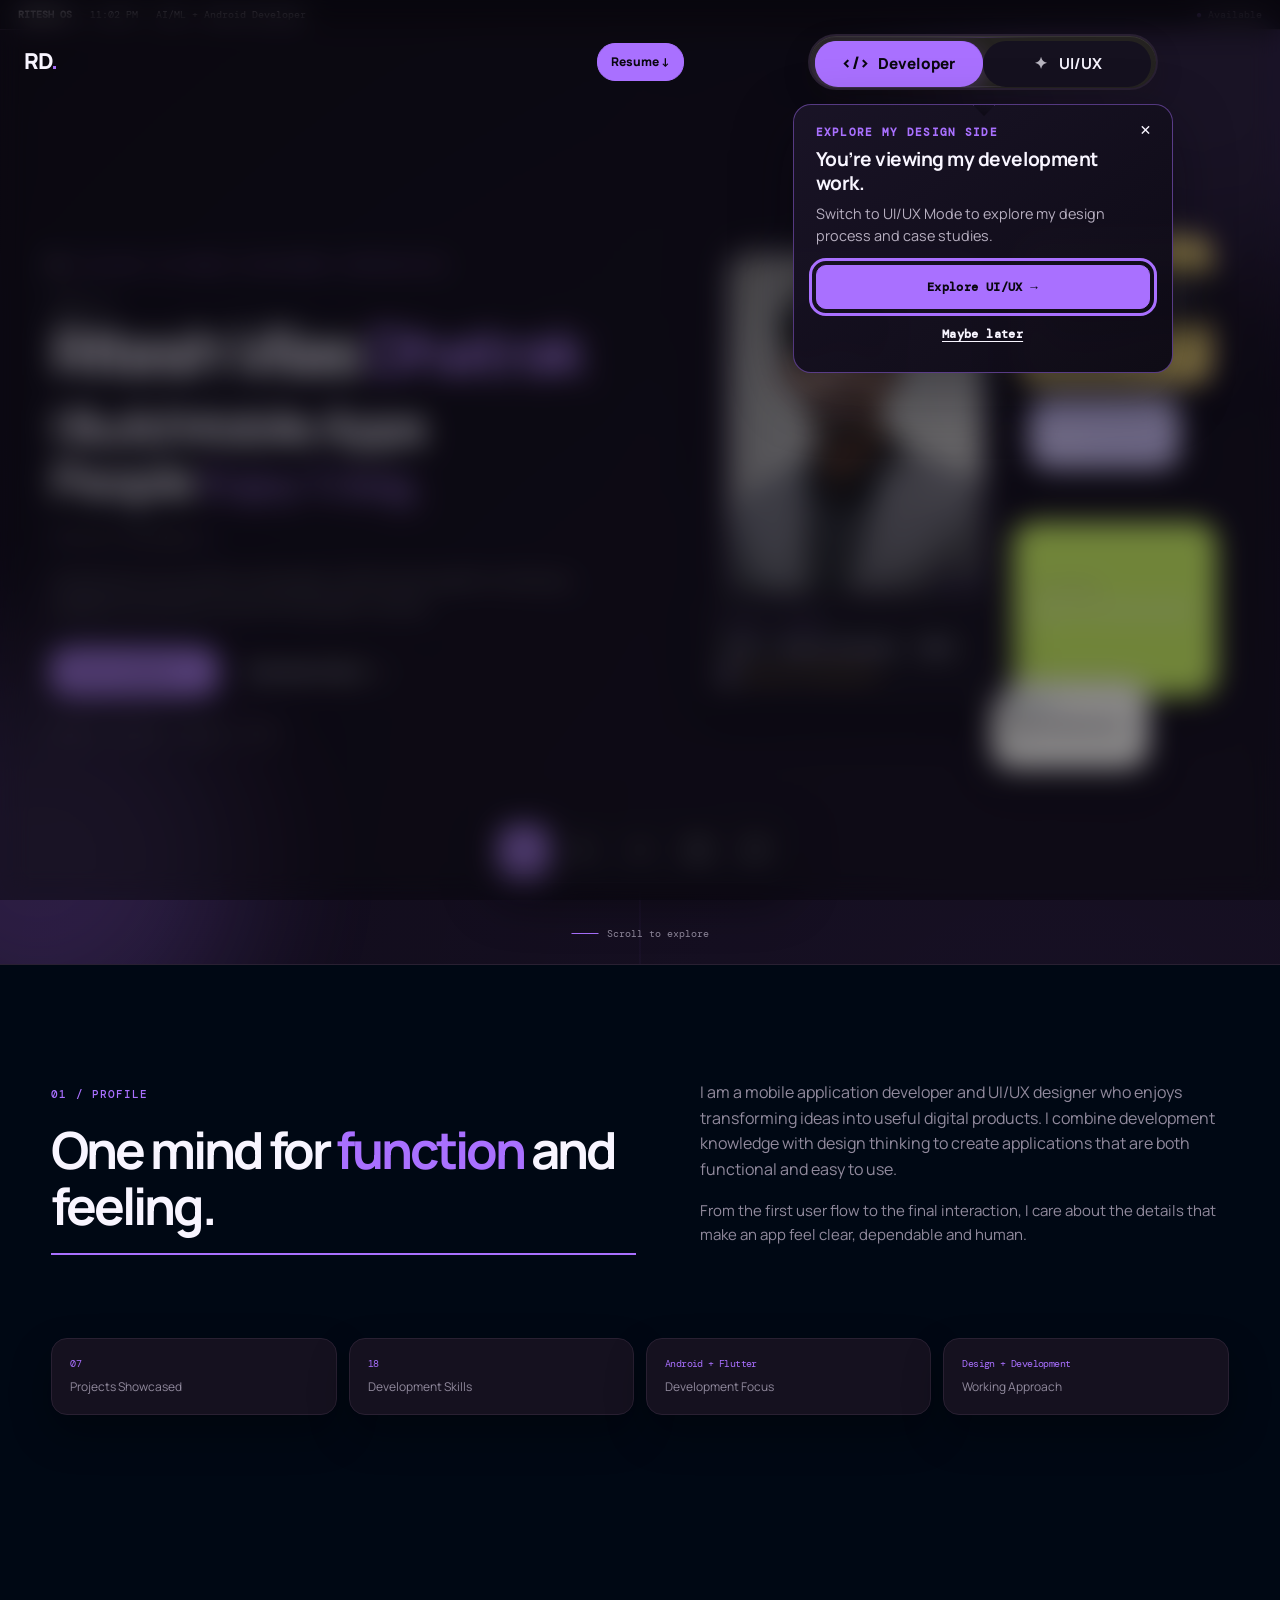
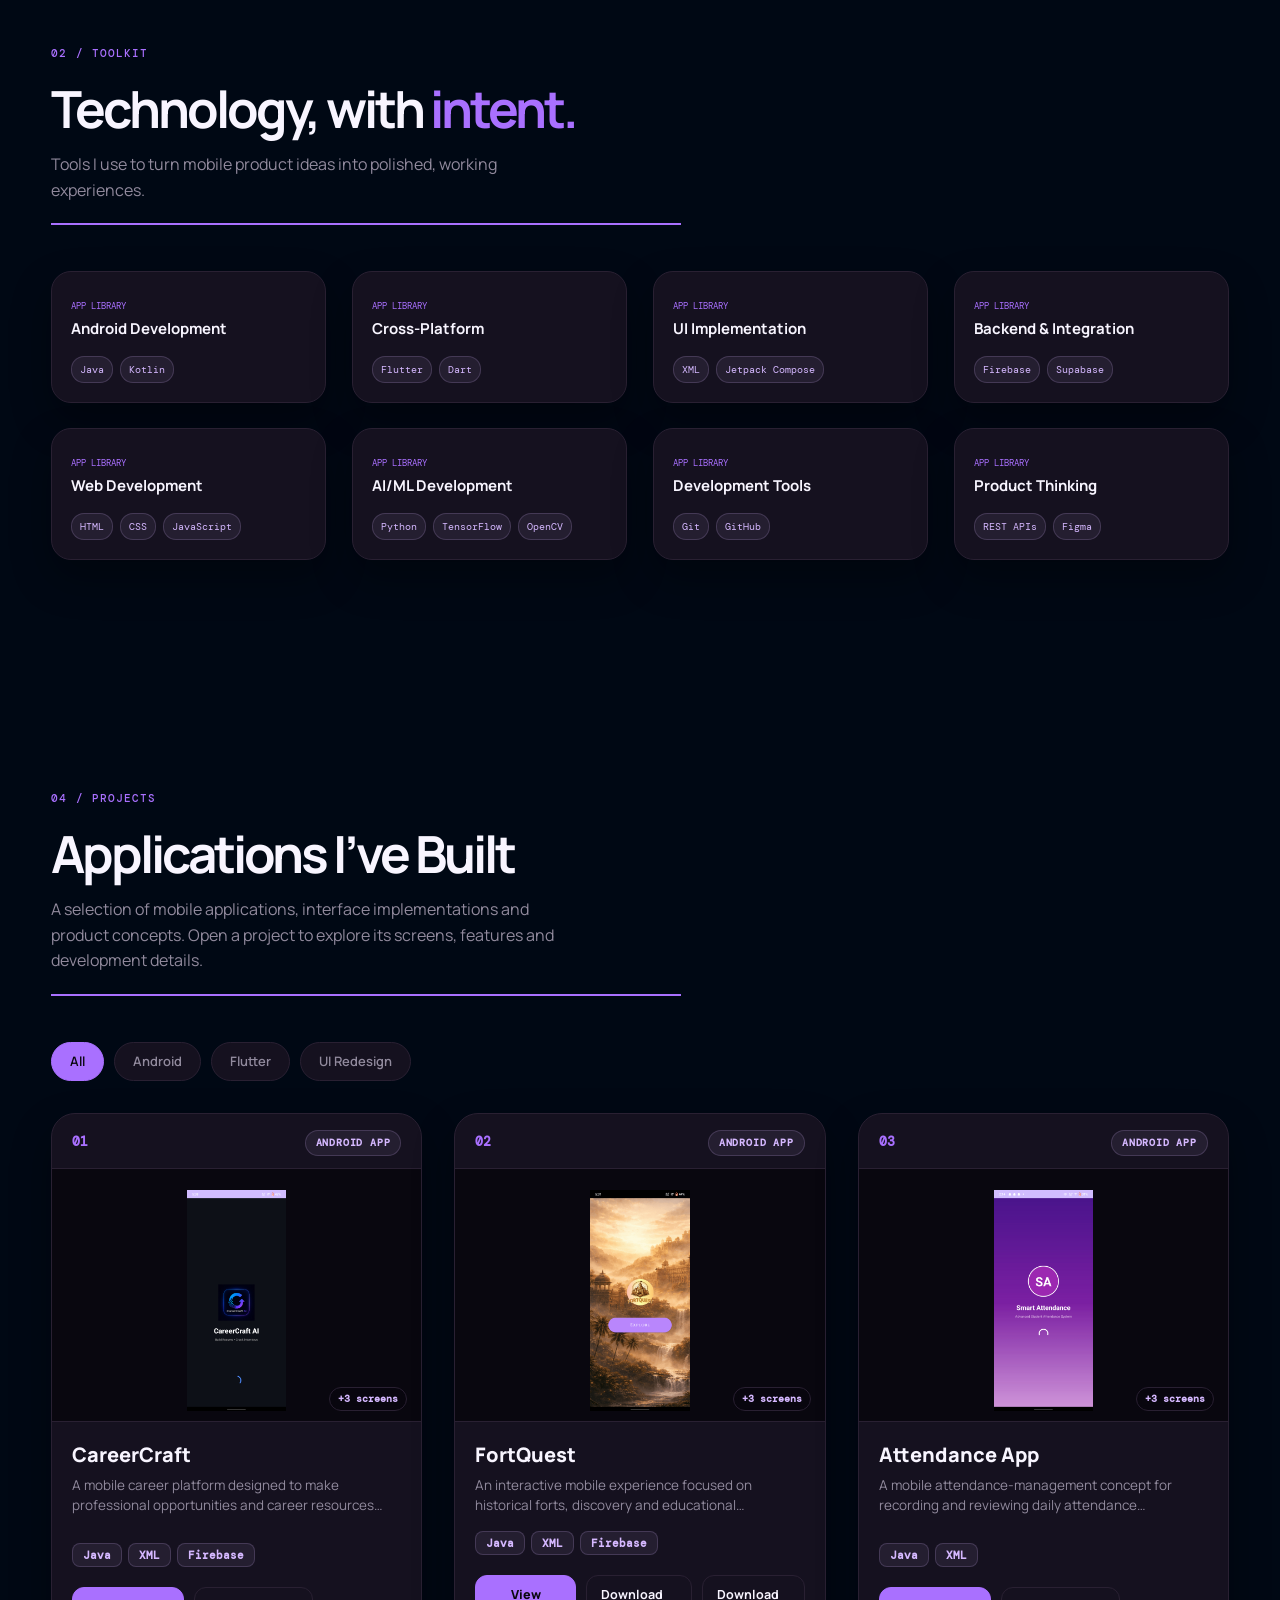
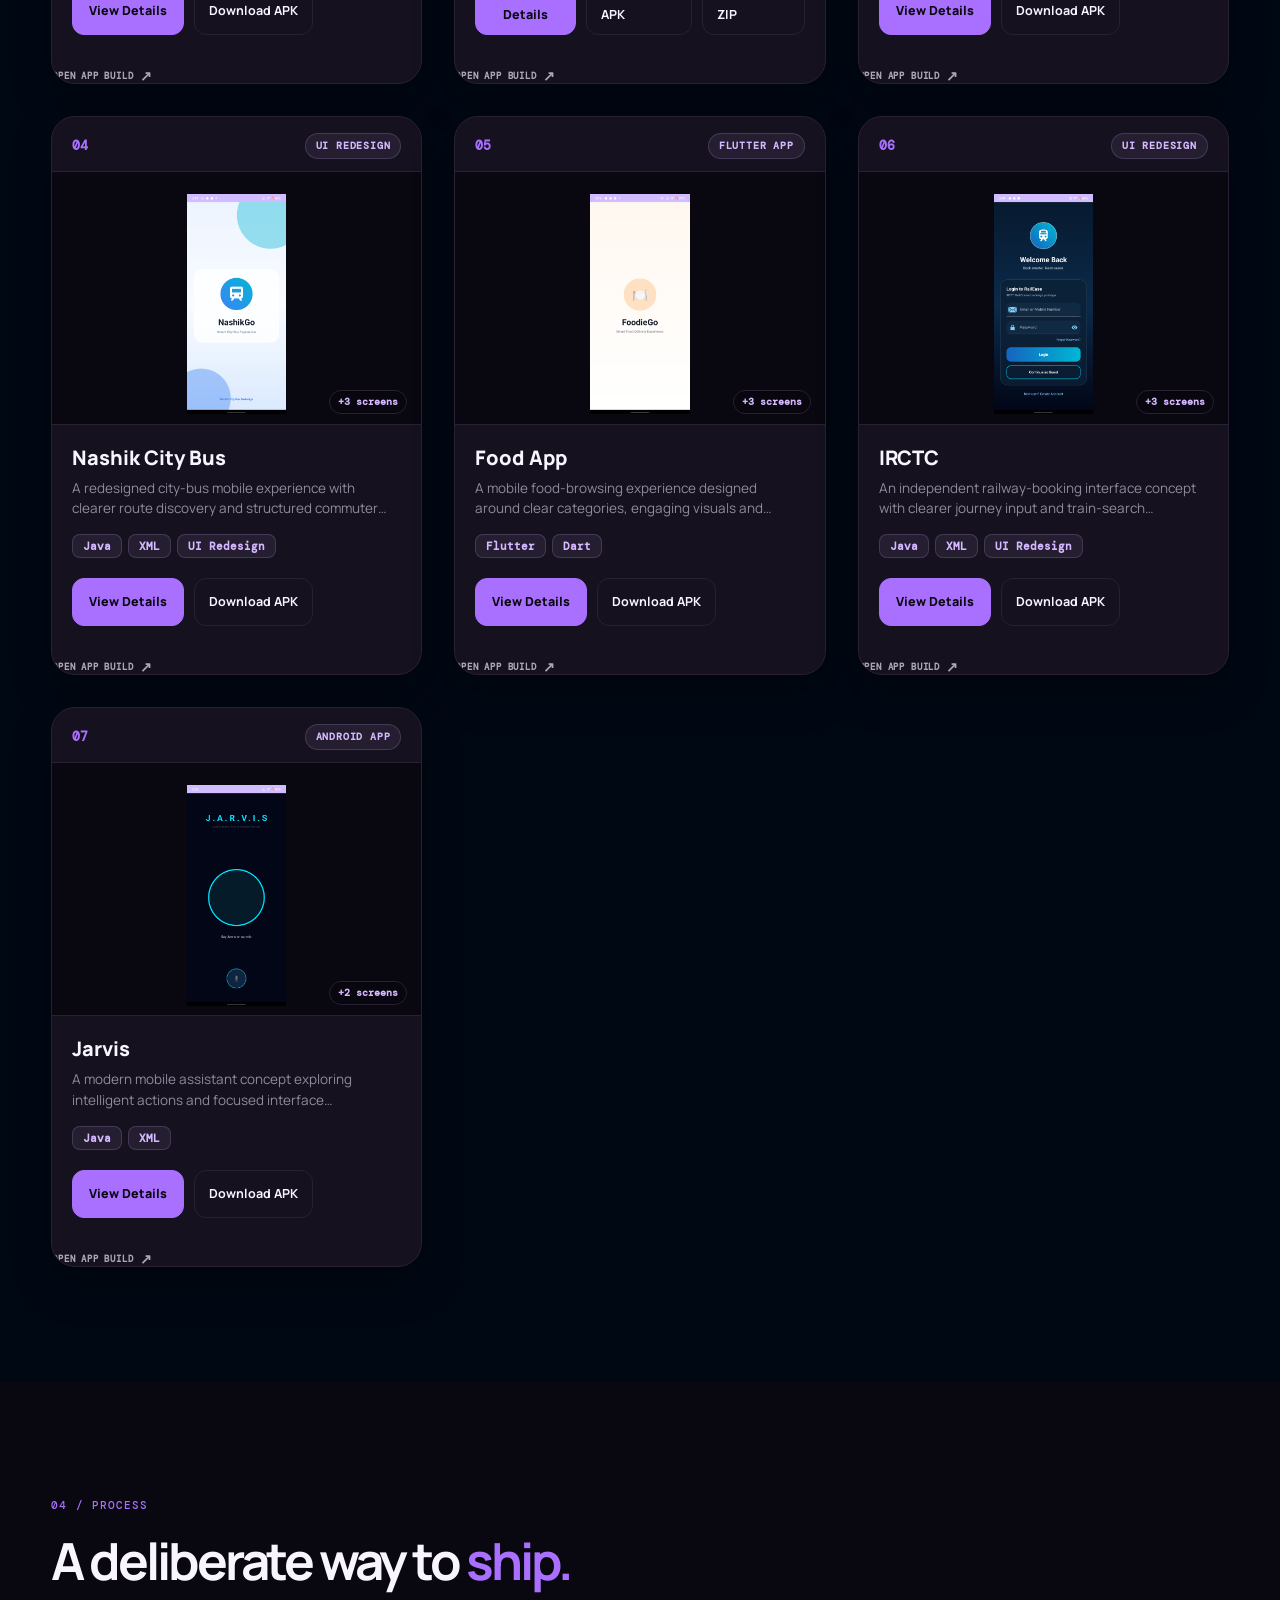
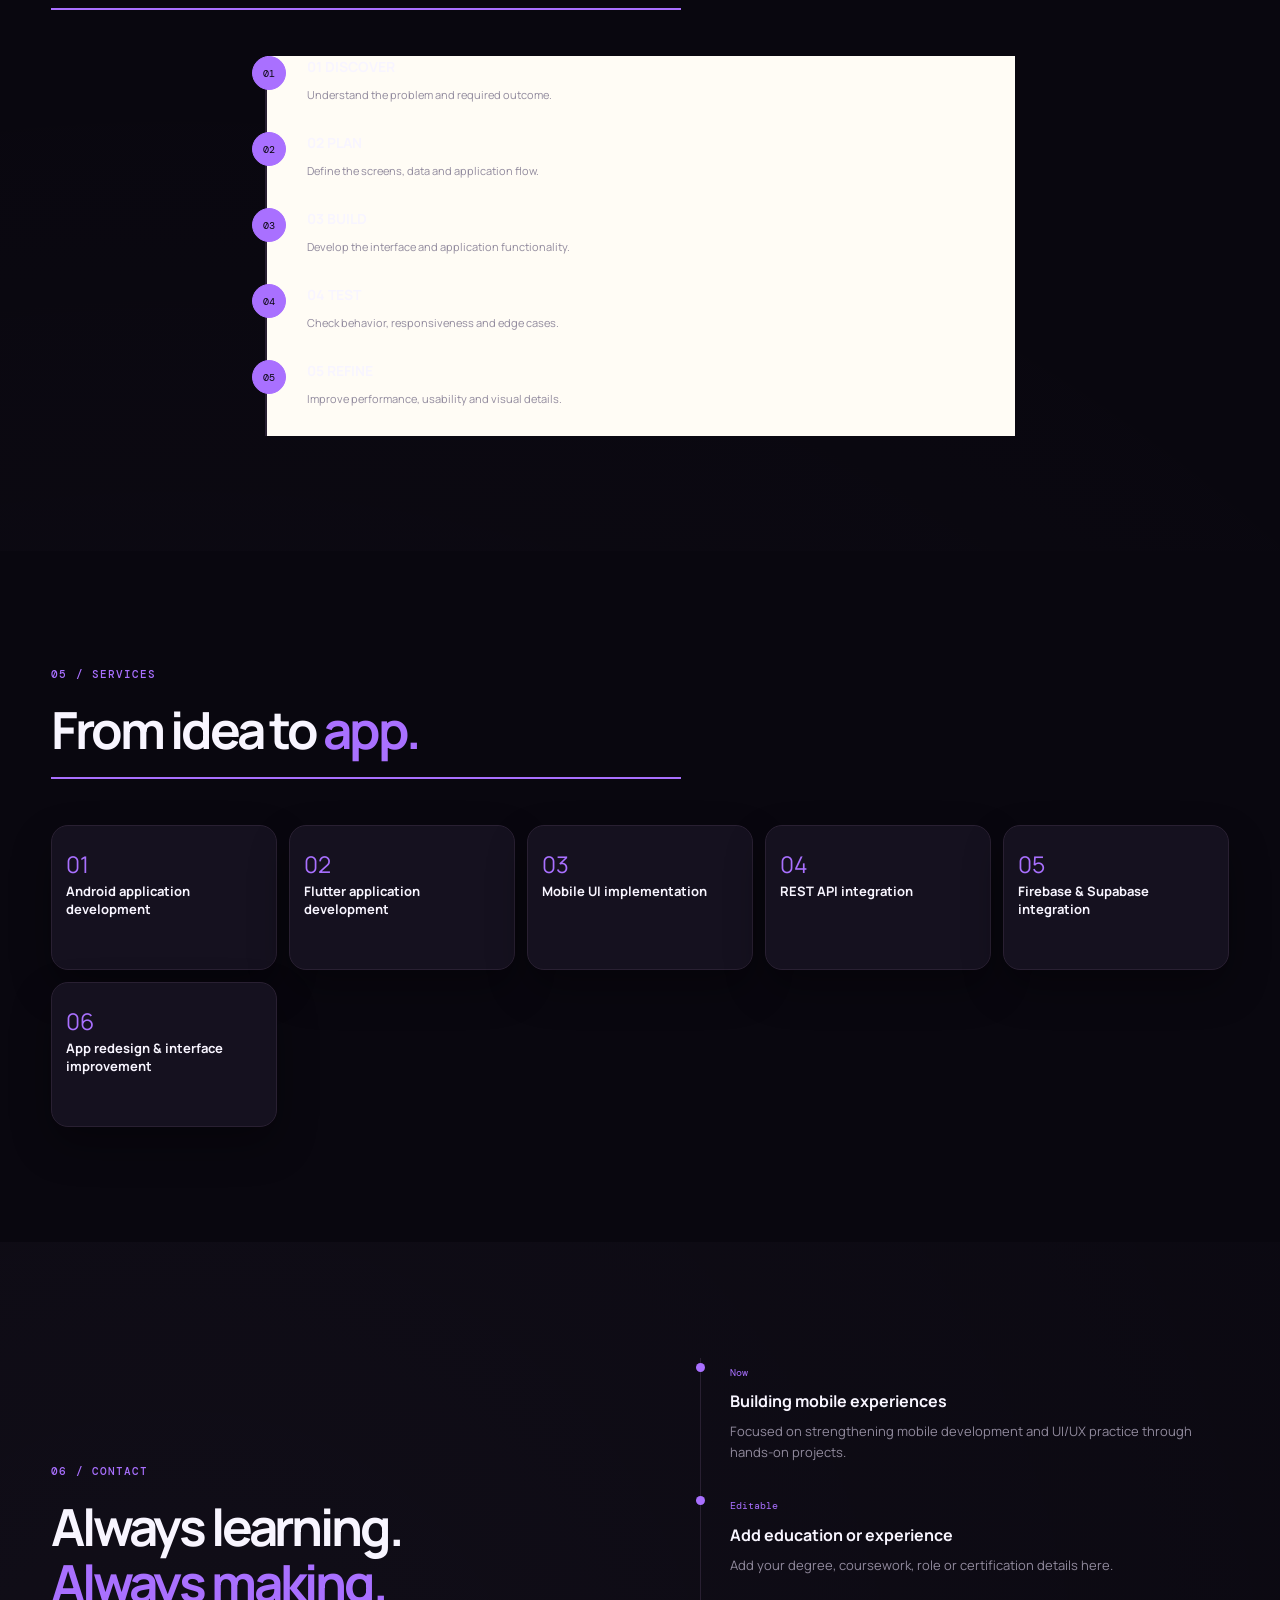
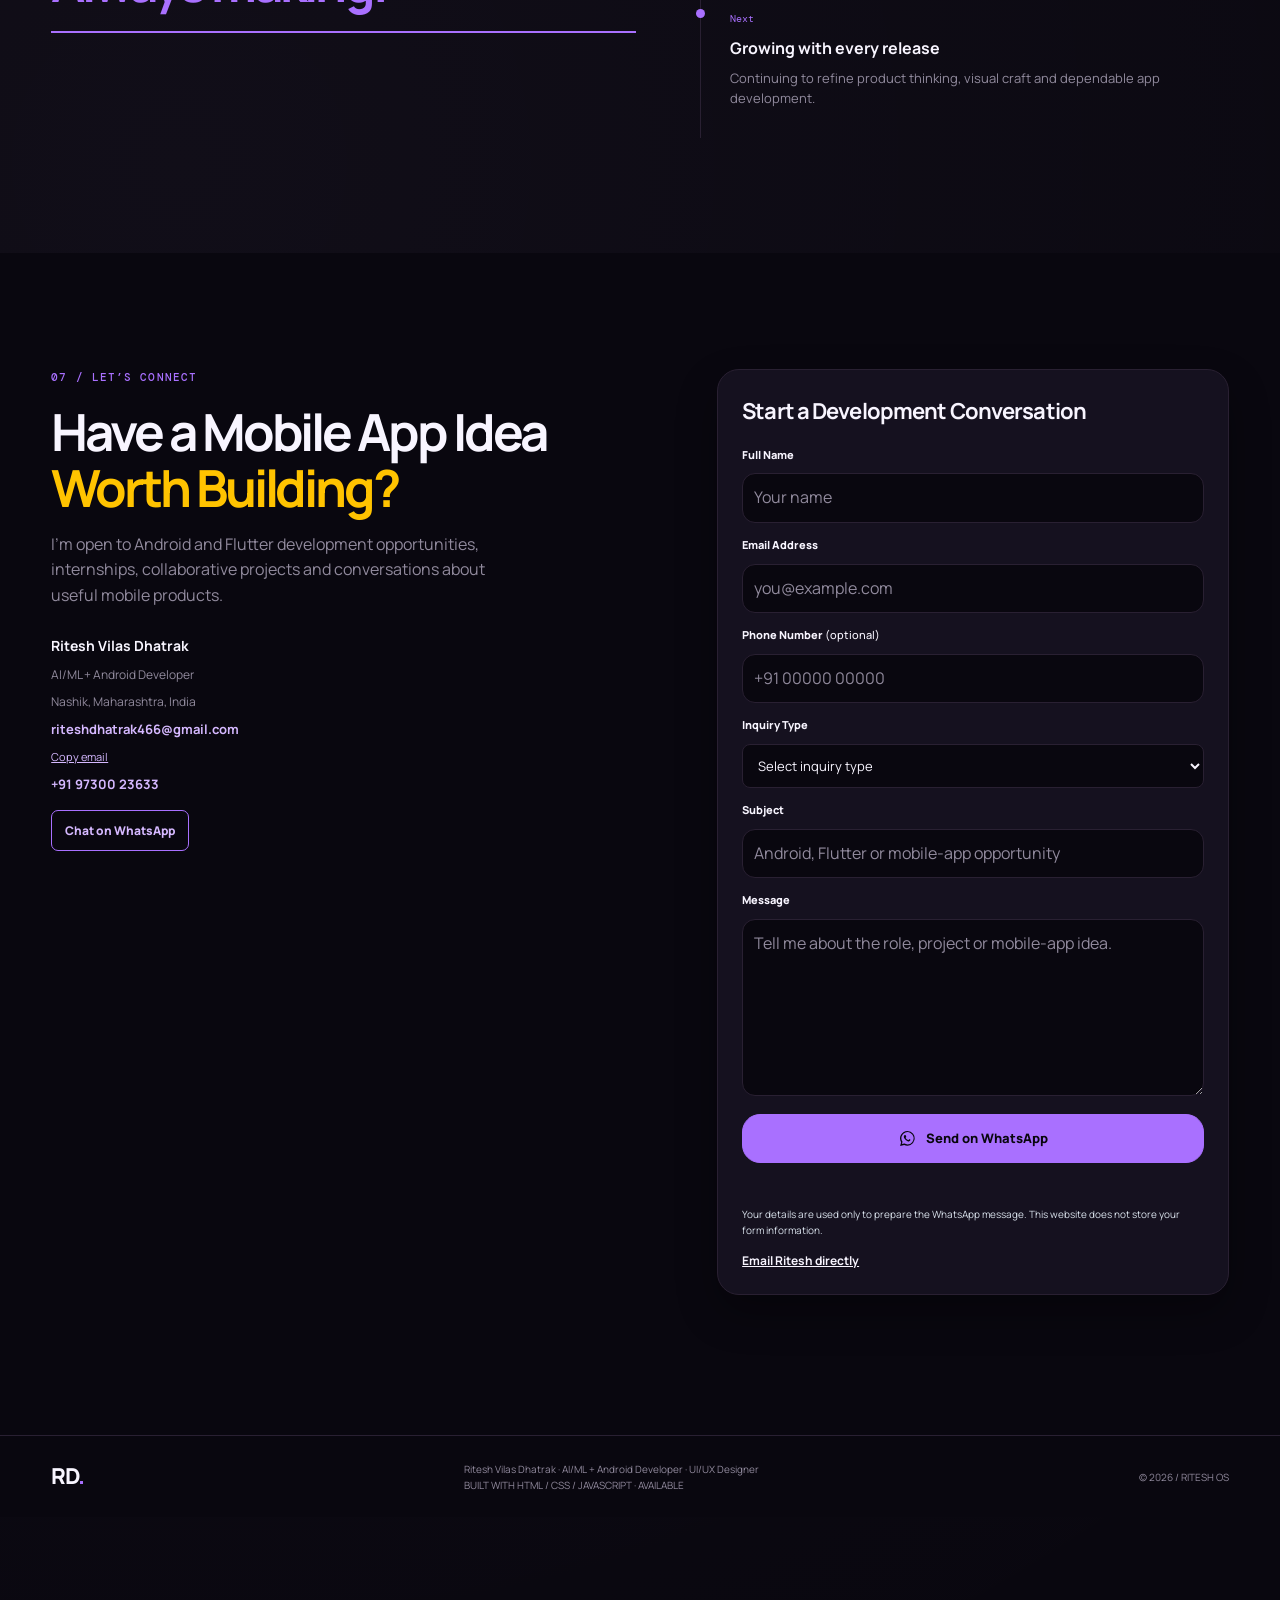
==== commit 93c09778: "Add files via upload" ====
--- a/index.html
+++ b/index.html
@@ -3,12 +3,12 @@
 <head>
   <meta charset="utf-8">
   <meta name="viewport" content="width=device-width, initial-scale=1, viewport-fit=cover">
-  <meta name="description" content="Ritesh Vilas Dhatrak — Android & Mobile App Developer and UI/UX Designer.">
-  <meta property="og:title" content="Ritesh Vilas Dhatrak | Mobile Developer & UI/UX Designer">
+  <meta name="description" content="Ritesh Vilas Dhatrak — AI/ML + Android Developer and UI/UX Designer.">
+  <meta property="og:title" content="Ritesh Vilas Dhatrak | AI/ML + Android Developer & UI/UX Designer">
   <meta property="og:description" content="One professional who designs and develops thoughtful mobile experiences.">
   <meta property="og:image" content="./profile.png">
   <meta name="theme-color" content="#070b14">
-  <title>Ritesh Vilas Dhatrak | Mobile Developer & UI/UX Designer</title>
+  <title>Ritesh Vilas Dhatrak | AI/ML + Android Developer & UI/UX Designer</title>
   <link rel="preconnect" href="https://fonts.googleapis.com">
   <link rel="preconnect" href="https://fonts.gstatic.com" crossorigin>
   <link rel="preload" as="image" href="./uiuxprofile.png">
@@ -25,7 +25,7 @@
   <link rel="stylesheet" href="./developer-lock-2.css">
 </head>
 <body data-mode="developer">
-  <div class="os-bar" aria-label="Ritesh OS status"><b>RITESH OS</b><span id="os-time">--:--</span><span>Mobile Developer</span><span class="os-ready">● Available</span></div>
+  <div class="os-bar" aria-label="Ritesh OS status"><b>RITESH OS</b><span id="os-time">--:--</span><span>AI/ML + Android Developer</span><span class="os-ready">● Available</span></div>
   <div class="page-wipe" aria-hidden="true"></div>
   <div class="loader" id="loader" aria-label="Loading portfolio"><div class="loader-mark">RD</div><p>Developer <span>×</span> Designer</p><i></i></div>
   <div class="ambient ambient-one" aria-hidden="true"></div><div class="ambient ambient-two" aria-hidden="true"></div>
@@ -60,7 +60,7 @@
           <p class="eyebrow"><span class="status-dot"></span> <span data-dev="AVAILABLE FOR MOBILE DEVELOPMENT OPPORTUNITIES" data-design="Available for opportunities">AVAILABLE FOR MOBILE DEVELOPMENT OPPORTUNITIES</span></p>
           <p class="greeting">Hello, I’m</p><h1>Ritesh Vilas <span>Dhatrak</span></h1>
           <h2 class="mode-headline" data-dev="I Build Mobile Apps<br>People <em>Enjoy Using.</em>" data-design="I Design Digital Experiences<br>That <em>Feel Effortless.</em>">I Build Mobile Apps<br>People <em>Enjoy Using.</em></h2>
-          <p class="role-line"><span class="code-bracket">{</span><span id="role-text">Android Developer</span><span class="caret">_</span><span class="code-bracket">}</span></p>
+          <p class="role-line"><span class="code-bracket">{</span><span id="role-text">AI/ML + Android Developer</span><span class="caret">_</span><span class="code-bracket">}</span></p>
           <p class="hero-description" data-dev="Android and cross-platform developer combining thoughtful interfaces, reliable functionality and practical problem-solving." data-design="UI/UX designer creating thoughtful mobile interfaces, clear user journeys and engaging digital products from early ideas to polished experiences.">Android and cross-platform developer combining thoughtful interfaces, reliable functionality and practical problem-solving.</p>
           <div class="hero-actions"><a href="#projects" class="button button-primary">View my projects <span>↗</span></a><a href="./Resume.pdf" class="button button-quiet resume-download-link" download="Ritesh-Vilas-Dhatrak-Resume.pdf" data-no-card-click aria-label="Download Ritesh Vilas Dhatrak resume">Download resume <span>↓</span></a><a href="#contact" class="button dev-contact">Contact me <span>→</span></a></div>
           <div class="social-row" aria-label="Social links"><a href="https://github.com/ritesh15666" target="_blank" rel="noreferrer">GitHub</a><a href="#contact">LinkedIn</a><a href="#contact">Behance</a><a href="mailto:riteshdhatrak466@gmail.com">Email</a></div>
@@ -109,4 +109,25 @@
     <button type="button" class="mode-guide-dismiss">Maybe later</button>
   </aside>
   <script src="./script.js"></script>
+  <script>
+    (() => {
+      const developerRole = 'AI/ML + Android Developer';
+      const syncDeveloperRole = () => {
+        if (document.body.dataset.mode !== 'developer') return;
+        const profile = document.querySelector('#profile-image');
+        if (profile) profile.alt = `Ritesh Vilas Dhatrak – ${developerRole}`;
+        const identity = document.querySelector('.developer-identity-card b');
+        if (identity) identity.textContent = `${developerRole} · INDIA`;
+        const contactRole = document.querySelector('#contact-role');
+        if (contactRole) contactRole.textContent = developerRole;
+        document.querySelectorAll('footer p').forEach((item) => {
+          item.childNodes.forEach((node) => {
+            if (node.nodeType === Node.TEXT_NODE) node.textContent = node.textContent.replace('Android & Mobile App Developer', developerRole);
+          });
+        });
+      };
+      syncDeveloperRole();
+      document.querySelectorAll('.mode-btn').forEach((button) => button.addEventListener('click', () => setTimeout(syncDeveloperRole, 0)));
+    })();
+  </script>
 </body></html>
--- a/style.css
+++ b/style.css
@@ -2001,3 +2001,8 @@
 @media (max-width:900px){.mode-guide-popup{width:min(360px,calc(100vw - 28px))}}
 @media (max-width:700px){.mode-guide-popup{width:calc(100vw - 24px);padding:18px;border-radius:18px;max-height:calc(100dvh - 120px)}.mode-guide-backdrop{backdrop-filter:blur(8px) saturate(.78);-webkit-backdrop-filter:blur(8px) saturate(.78)}}
 @media (prefers-reduced-motion:reduce){.mode-guide-popup,.mode-guide-popup.is-visible{transform:none;transition:opacity .01ms linear}}
+
+body[data-mode=developer] .skills-grid{grid-template-columns:repeat(4,minmax(0,1fr));gap:clamp(18px,2vw,28px)}
+body[data-mode=developer] .skills-grid>.skill-card{min-width:0;width:100%}
+@media (max-width:1200px){body[data-mode=developer] .skills-grid{grid-template-columns:repeat(2,minmax(0,1fr))}}
+@media (max-width:700px){body[data-mode=developer] .skills-grid{grid-template-columns:1fr}}
